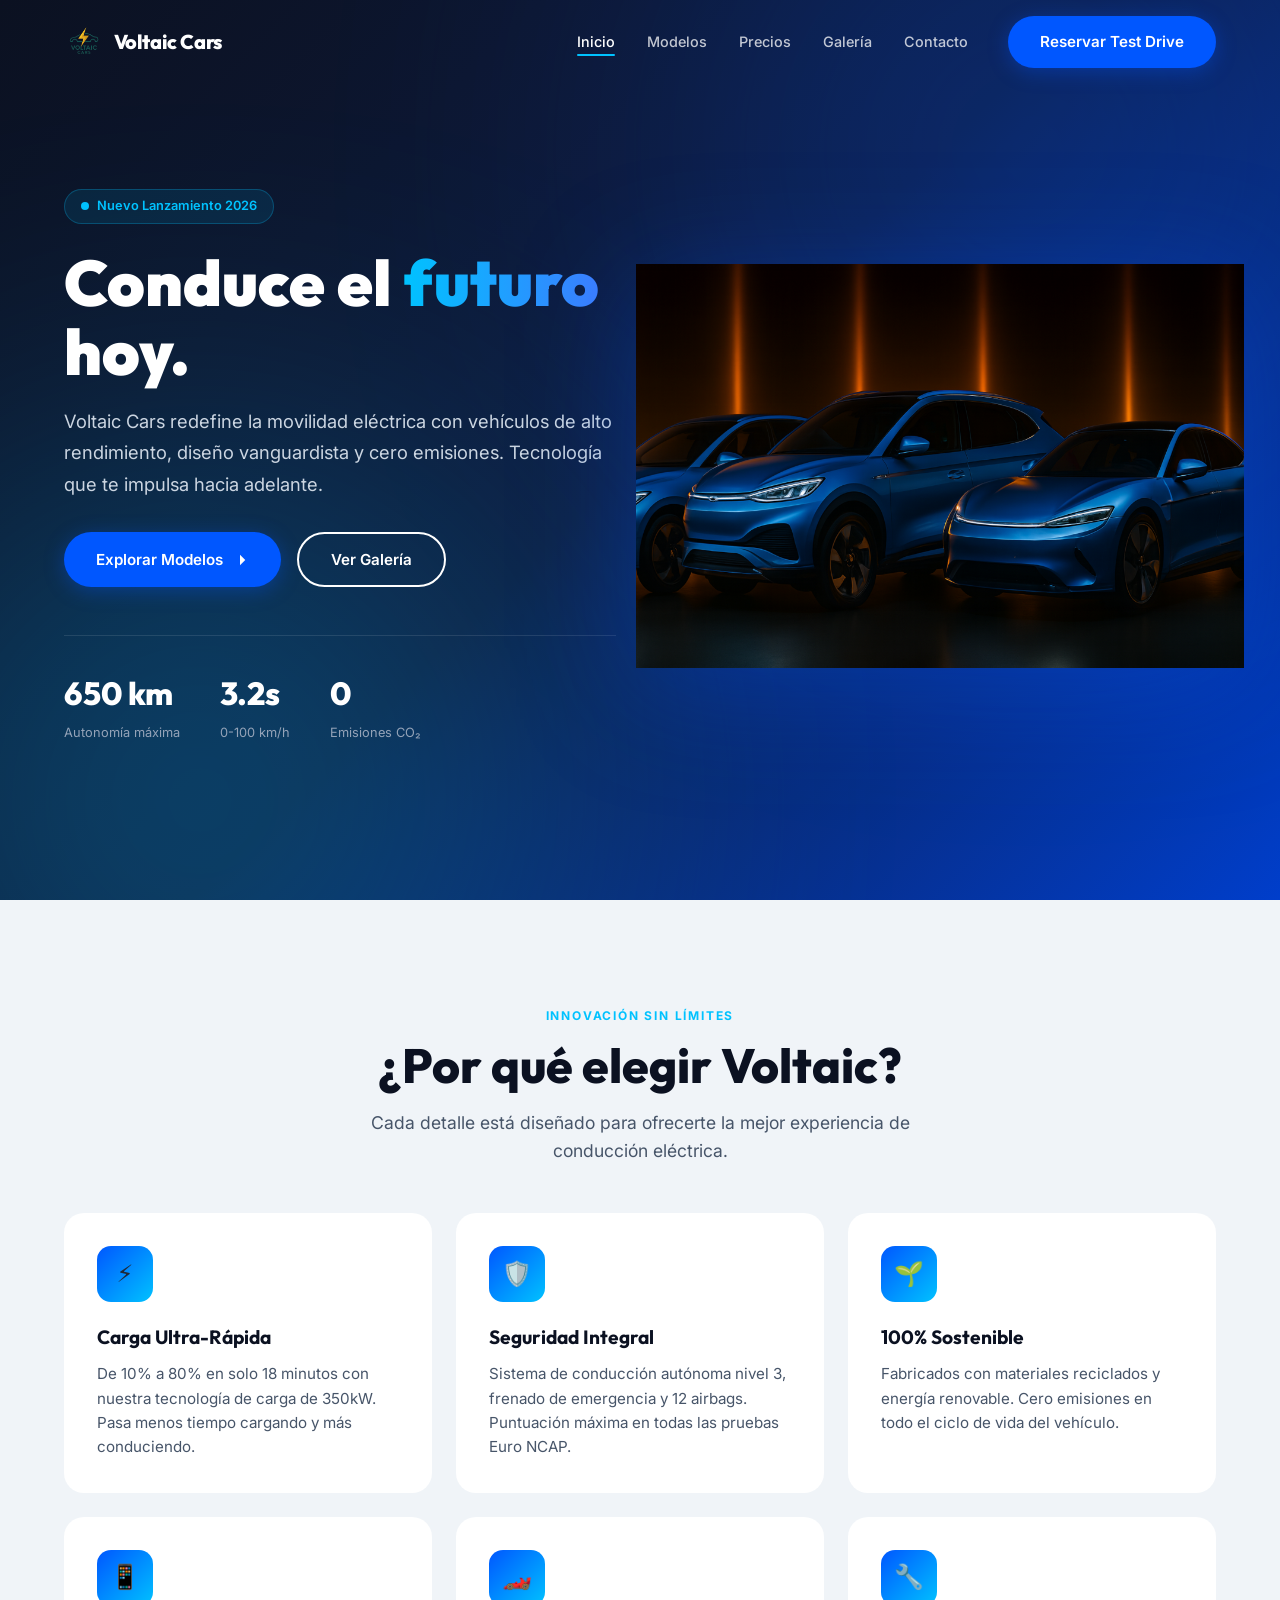
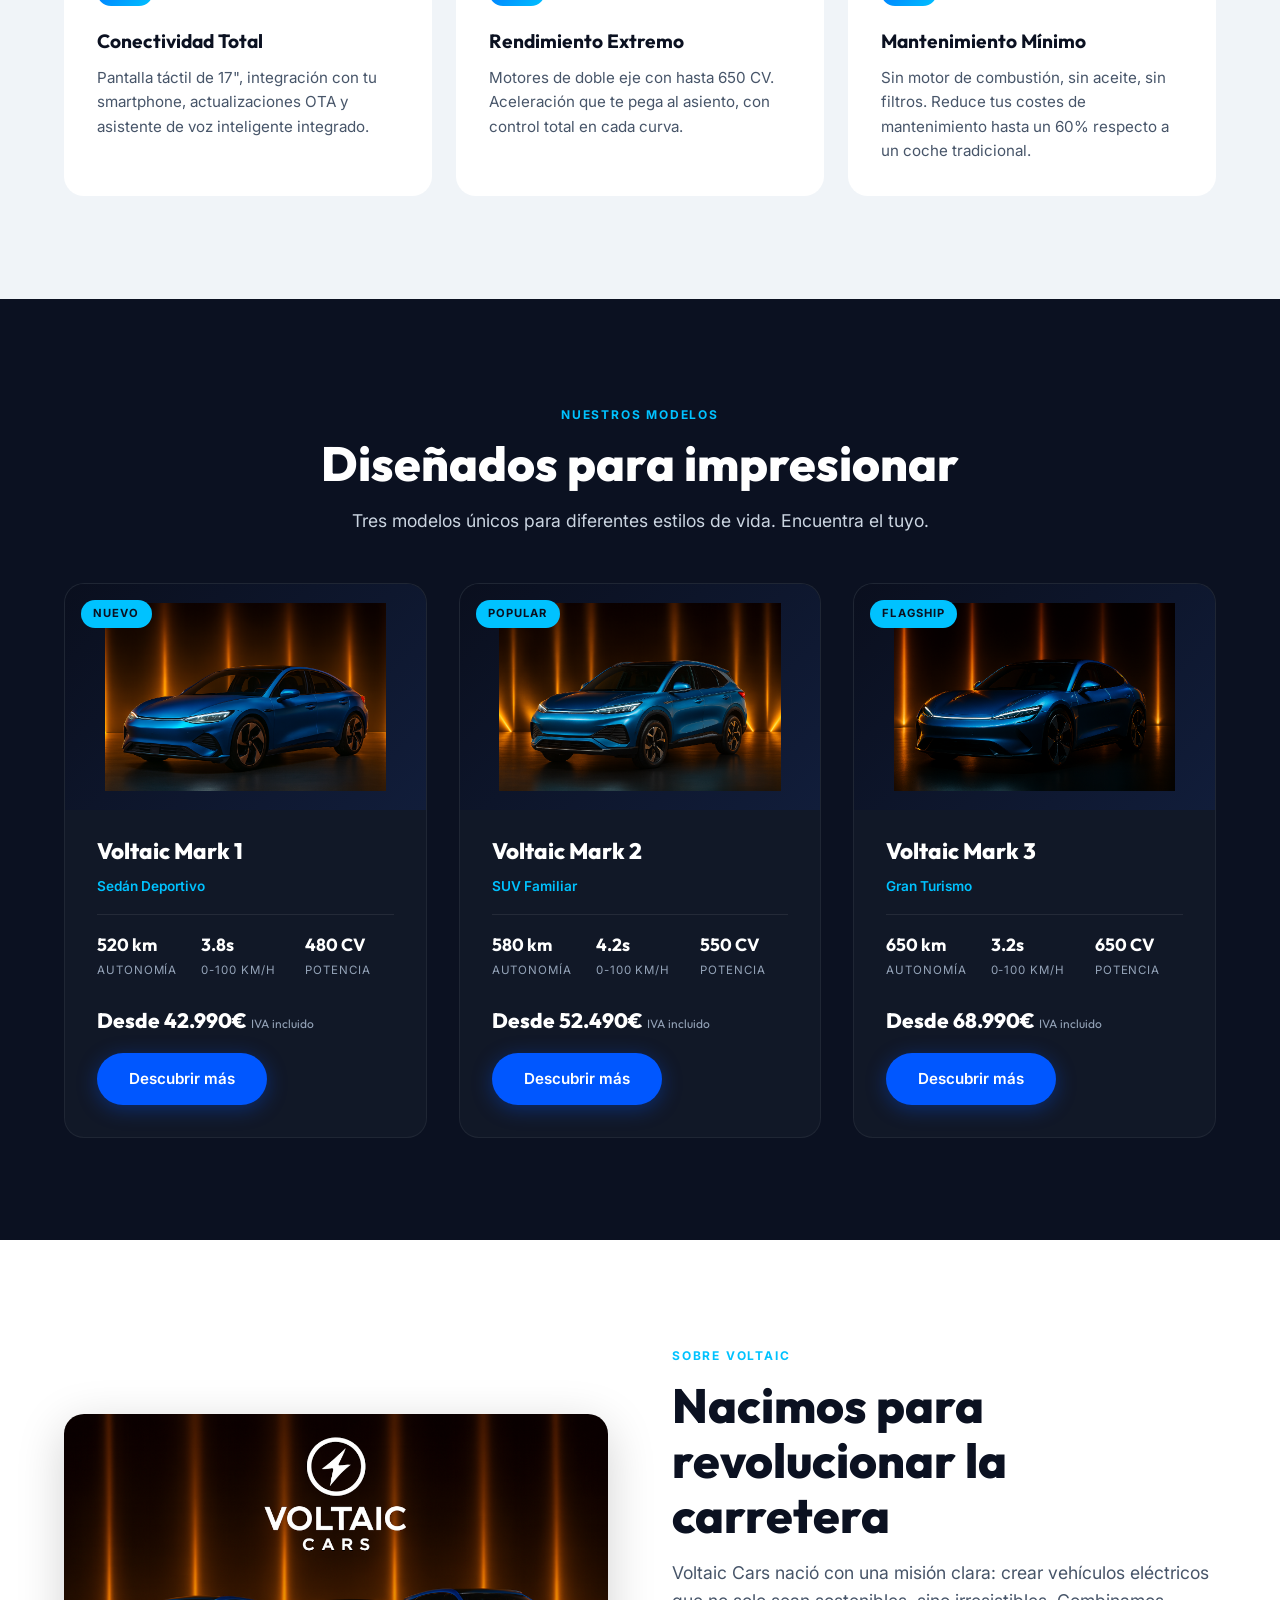
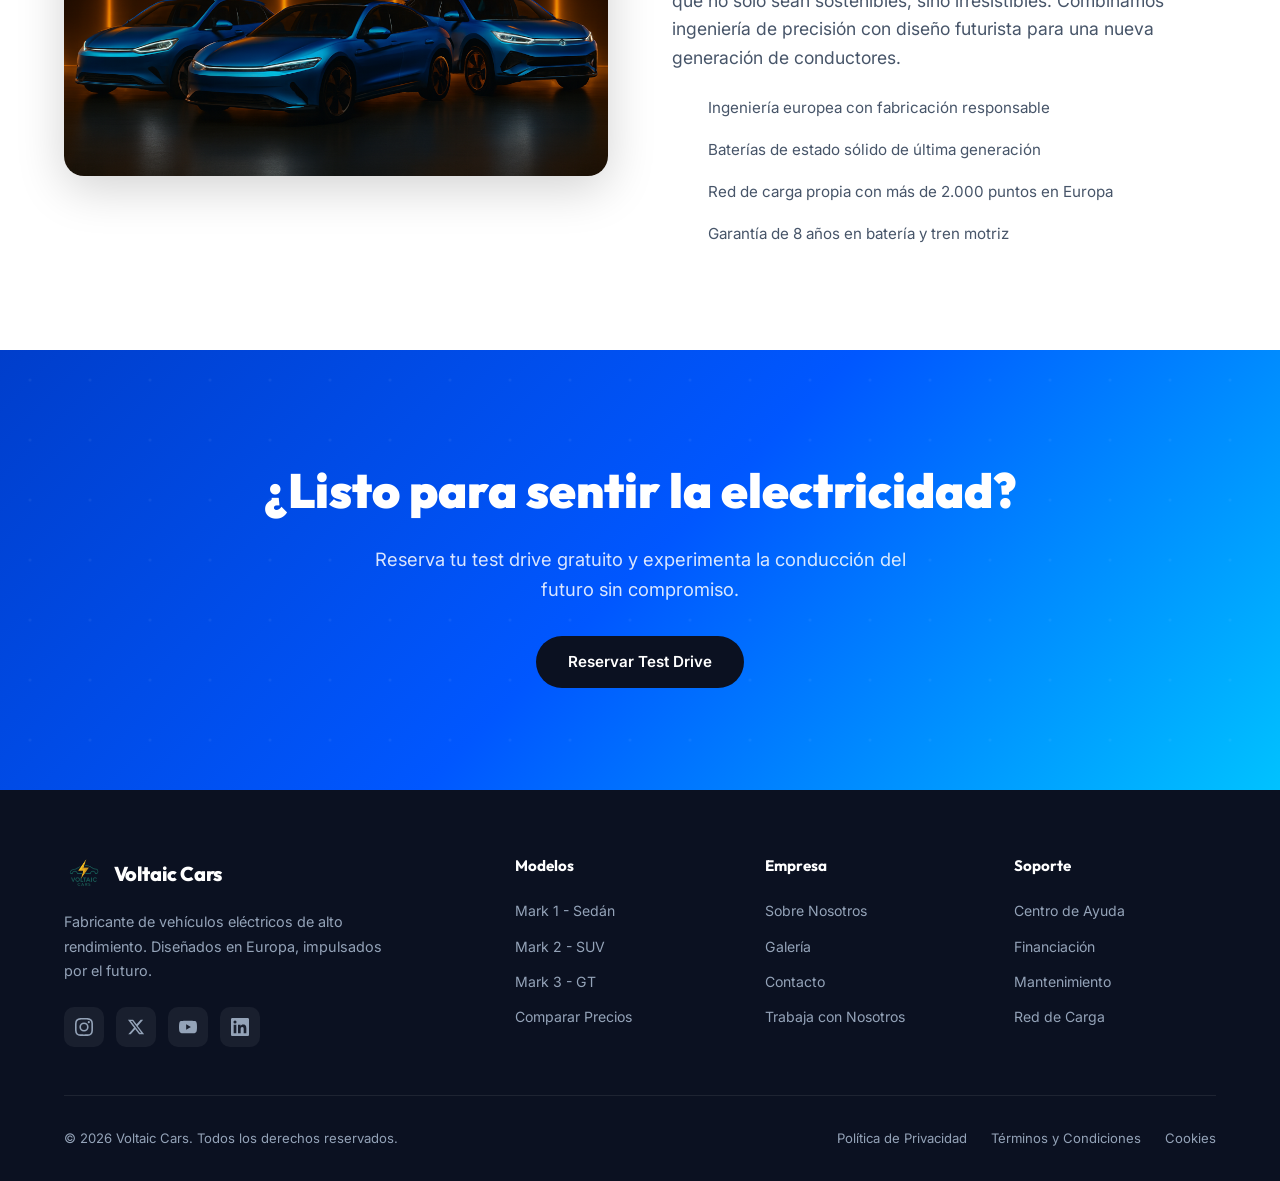
==== index.html @ 8232df3b "first commit" ====
<!DOCTYPE html>
<html lang="es">
<head>
  <meta charset="UTF-8">
  <meta name="viewport" content="width=device-width, initial-scale=1.0">
  <meta name="description" content="Voltaic Cars - Fabricante de coches eléctricos de alto rendimiento. Descubre el futuro de la movilidad sostenible con diseño futurista y tecnología de vanguardia.">
  <meta name="keywords" content="coches eléctricos, vehículos eléctricos, EV, movilidad sostenible, Voltaic Cars, coches futuristas">
  <meta name="author" content="Voltaic Cars">
  <meta name="robots" content="index, follow">

  <!-- Open Graph -->
  <meta property="og:title" content="Voltaic Cars - El Futuro de la Movilidad Eléctrica">
  <meta property="og:description" content="Fabricante de coches eléctricos de alto rendimiento. Diseño futurista, tecnología de vanguardia.">
  <meta property="og:type" content="website">
  <meta property="og:image" content="logo.png">

  <title>Voltaic Cars - El Futuro de la Movilidad Eléctrica</title>

  <!-- Fonts -->
  <link rel="preconnect" href="https://fonts.googleapis.com">
  <link rel="preconnect" href="https://fonts.gstatic.com" crossorigin>
  <link href="https://fonts.googleapis.com/css2?family=Inter:wght@400;500;600;700&family=Outfit:wght@700;800;900&display=swap" rel="stylesheet">

  <link rel="icon" type="image/png" href="logo_pres.png">
  <link rel="stylesheet" href="styles.css">
</head>
<body>

  <!-- Skip to content (Accessibility) -->
  <a href="#main" class="skip-link">Saltar al contenido principal</a>

  <!-- ==================== HEADER ==================== -->
  <header class="header" role="banner">
    <div class="container">
      <a href="index.html" class="header__logo" aria-label="Voltaic Cars - Inicio">
        <img src="logo_pres.png" alt="Voltaic Cars logo" width="40" height="40">
        <span>Voltaic Cars</span>
      </a>

      <nav role="navigation" aria-label="Navegación principal">
        <button class="nav__toggle" aria-label="Abrir menú de navegación" aria-expanded="false" aria-controls="navList">
          <span></span><span></span><span></span>
        </button>
        <ul class="nav__list" id="navList">
          <li><a href="index.html" class="nav__link nav__link--active">Inicio</a></li>
          <li><a href="products.html" class="nav__link">Modelos</a></li>
          <li><a href="pricing.html" class="nav__link">Precios</a></li>
          <li><a href="gallery.html" class="nav__link">Galería</a></li>
          <li><a href="contact.html" class="nav__link">Contacto</a></li>
          <li><a href="contact.html" class="btn btn--primary nav__cta">Reservar Test Drive</a></li>
        </ul>
      </nav>
    </div>
  </header>

  <!-- ==================== MAIN ==================== -->
  <main id="main">

    <!-- Hero -->
    <section class="hero" aria-labelledby="heroTitle">
      <div class="hero__bg-glow hero__bg-glow--1"></div>
      <div class="hero__bg-glow hero__bg-glow--2"></div>

      <div class="container">
        <div class="hero__content">
          <div class="hero__badge">Nuevo Lanzamiento 2026</div>
          <h1 id="heroTitle" class="hero__title">
            Conduce el <span>futuro</span> hoy.
          </h1>
          <p class="hero__desc">
            Voltaic Cars redefine la movilidad eléctrica con vehículos de alto rendimiento,
            diseño vanguardista y cero emisiones. Tecnología que te impulsa hacia adelante.
          </p>
          <div class="hero__actions">
            <a href="products.html" class="btn btn--primary">
              Explorar Modelos
              <svg viewBox="0 0 24 24"><path d="M5 12h14m-7-7 7 7-7 7"/></svg>
            </a>
            <a href="gallery.html" class="btn btn--outline">Ver Galería</a>
          </div>

          <div class="hero__stats">
            <div>
              <div class="hero__stat-value" data-count="650" data-suffix=" km">0 km</div>
              <div class="hero__stat-label">Autonomía máxima</div>
            </div>
            <div>
              <div class="hero__stat-value" data-count="3" data-suffix=".2s">0s</div>
              <div class="hero__stat-label">0-100 km/h</div>
            </div>
            <div>
              <div class="hero__stat-value" data-count="0" data-suffix="">0</div>
              <div class="hero__stat-label">Emisiones CO₂</div>
            </div>
          </div>
        </div>

        <div class="hero__image">
          <img src="presentacion.png" alt="Voltaic Mark 1 - Coche eléctrico de diseño futurista en color azul" width="700" height="450" loading="eager">
        </div>
      </div>
    </section>

    <!-- Features -->
    <section class="features" aria-labelledby="featuresTitle">
      <div class="container">
        <div class="text-center">
          <span class="section-label">Innovación sin límites</span>
          <h2 id="featuresTitle" class="section-title">¿Por qué elegir Voltaic?</h2>
          <p class="section-subtitle mx-auto">Cada detalle está diseñado para ofrecerte la mejor experiencia de conducción eléctrica.</p>
        </div>

        <div class="features__grid">
          <article class="feature-card reveal">
            <div class="feature-card__icon" aria-hidden="true">⚡</div>
            <h3 class="feature-card__title">Carga Ultra-Rápida</h3>
            <p class="feature-card__text">De 10% a 80% en solo 18 minutos con nuestra tecnología de carga de 350kW. Pasa menos tiempo cargando y más conduciendo.</p>
          </article>

          <article class="feature-card reveal">
            <div class="feature-card__icon" aria-hidden="true">🛡️</div>
            <h3 class="feature-card__title">Seguridad Integral</h3>
            <p class="feature-card__text">Sistema de conducción autónoma nivel 3, frenado de emergencia y 12 airbags. Puntuación máxima en todas las pruebas Euro NCAP.</p>
          </article>

          <article class="feature-card reveal">
            <div class="feature-card__icon" aria-hidden="true">🌱</div>
            <h3 class="feature-card__title">100% Sostenible</h3>
            <p class="feature-card__text">Fabricados con materiales reciclados y energía renovable. Cero emisiones en todo el ciclo de vida del vehículo.</p>
          </article>

          <article class="feature-card reveal">
            <div class="feature-card__icon" aria-hidden="true">📱</div>
            <h3 class="feature-card__title">Conectividad Total</h3>
            <p class="feature-card__text">Pantalla táctil de 17", integración con tu smartphone, actualizaciones OTA y asistente de voz inteligente integrado.</p>
          </article>

          <article class="feature-card reveal">
            <div class="feature-card__icon" aria-hidden="true">🏎️</div>
            <h3 class="feature-card__title">Rendimiento Extremo</h3>
            <p class="feature-card__text">Motores de doble eje con hasta 650 CV. Aceleración que te pega al asiento, con control total en cada curva.</p>
          </article>

          <article class="feature-card reveal">
            <div class="feature-card__icon" aria-hidden="true">🔧</div>
            <h3 class="feature-card__title">Mantenimiento Mínimo</h3>
            <p class="feature-card__text">Sin motor de combustión, sin aceite, sin filtros. Reduce tus costes de mantenimiento hasta un 60% respecto a un coche tradicional.</p>
          </article>
        </div>
      </div>
    </section>

    <!-- Models Preview -->
    <section class="models" aria-labelledby="modelsTitle">
      <div class="container">
        <div class="text-center">
          <span class="section-label">Nuestros modelos</span>
          <h2 id="modelsTitle" class="section-title section-title--light">Diseñados para impresionar</h2>
          <p class="section-subtitle section-subtitle--light mx-auto">Tres modelos únicos para diferentes estilos de vida. Encuentra el tuyo.</p>
        </div>

        <div class="models__grid">
          <!-- Mark 1 -->
          <article class="model-card reveal">
            <div class="model-card__image">
              <span class="model-card__tag">Nuevo</span>
              <img src="mark1.png" alt="Voltaic Mark 1 - Sedán eléctrico deportivo" width="500" height="312" loading="lazy">
            </div>
            <div class="model-card__body">
              <h3 class="model-card__name">Voltaic Mark 1</h3>
              <p class="model-card__type">Sedán Deportivo</p>
              <div class="model-card__specs">
                <div>
                  <div class="model-card__spec-value">520 km</div>
                  <div class="model-card__spec-label">Autonomía</div>
                </div>
                <div>
                  <div class="model-card__spec-value">3.8s</div>
                  <div class="model-card__spec-label">0-100 km/h</div>
                </div>
                <div>
                  <div class="model-card__spec-value">480 CV</div>
                  <div class="model-card__spec-label">Potencia</div>
                </div>
              </div>
              <p class="model-card__price">Desde 42.990€ <small>IVA incluido</small></p>
              <a href="products.html" class="btn btn--primary">Descubrir más</a>
            </div>
          </article>

          <!-- Mark 2 -->
          <article class="model-card reveal">
            <div class="model-card__image">
              <span class="model-card__tag">Popular</span>
              <img src="mark2.png" alt="Voltaic Mark 2 - SUV eléctrico familiar" width="500" height="312" loading="lazy">
            </div>
            <div class="model-card__body">
              <h3 class="model-card__name">Voltaic Mark 2</h3>
              <p class="model-card__type">SUV Familiar</p>
              <div class="model-card__specs">
                <div>
                  <div class="model-card__spec-value">580 km</div>
                  <div class="model-card__spec-label">Autonomía</div>
                </div>
                <div>
                  <div class="model-card__spec-value">4.2s</div>
                  <div class="model-card__spec-label">0-100 km/h</div>
                </div>
                <div>
                  <div class="model-card__spec-value">550 CV</div>
                  <div class="model-card__spec-label">Potencia</div>
                </div>
              </div>
              <p class="model-card__price">Desde 52.490€ <small>IVA incluido</small></p>
              <a href="products.html" class="btn btn--primary">Descubrir más</a>
            </div>
          </article>

          <!-- Mark 3 -->
          <article class="model-card reveal">
            <div class="model-card__image">
              <span class="model-card__tag">Flagship</span>
              <img src="mark3.png" alt="Voltaic Mark 3 - Gran Turismo eléctrico de lujo" width="500" height="312" loading="lazy">
            </div>
            <div class="model-card__body">
              <h3 class="model-card__name">Voltaic Mark 3</h3>
              <p class="model-card__type">Gran Turismo</p>
              <div class="model-card__specs">
                <div>
                  <div class="model-card__spec-value">650 km</div>
                  <div class="model-card__spec-label">Autonomía</div>
                </div>
                <div>
                  <div class="model-card__spec-value">3.2s</div>
                  <div class="model-card__spec-label">0-100 km/h</div>
                </div>
                <div>
                  <div class="model-card__spec-value">650 CV</div>
                  <div class="model-card__spec-label">Potencia</div>
                </div>
              </div>
              <p class="model-card__price">Desde 68.990€ <small>IVA incluido</small></p>
              <a href="products.html" class="btn btn--primary">Descubrir más</a>
            </div>
          </article>
        </div>
      </div>
    </section>

    <!-- Presentation / About -->
    <section class="presentation reveal" aria-labelledby="aboutTitle">
      <div class="container">
        <div class="presentation__wrapper">
          <div class="presentation__image">
            <img src="presentacion2.png" alt="Interior futurista de un Voltaic Car con pantalla panorámica" width="640" height="420" loading="lazy">
          </div>
          <div class="presentation__content">
            <span class="section-label">Sobre Voltaic</span>
            <h2 id="aboutTitle" class="section-title">Nacimos para revolucionar la carretera</h2>
            <p class="section-subtitle">Voltaic Cars nació con una misión clara: crear vehículos eléctricos que no solo sean sostenibles, sino irresistibles. Combinamos ingeniería de precisión con diseño futurista para una nueva generación de conductores.</p>
            <ul class="presentation__list">
              <li class="presentation__list-item">Ingeniería europea con fabricación responsable</li>
              <li class="presentation__list-item">Baterías de estado sólido de última generación</li>
              <li class="presentation__list-item">Red de carga propia con más de 2.000 puntos en Europa</li>
              <li class="presentation__list-item">Garantía de 8 años en batería y tren motriz</li>
            </ul>
          </div>
        </div>
      </div>
    </section>

    <!-- CTA Banner -->
    <section class="cta-banner" aria-labelledby="ctaTitle">
      <div class="container">
        <h2 id="ctaTitle" class="cta-banner__title">¿Listo para sentir la electricidad?</h2>
        <p class="cta-banner__text">Reserva tu test drive gratuito y experimenta la conducción del futuro sin compromiso.</p>
        <a href="contact.html" class="btn btn--dark">Reservar Test Drive</a>
      </div>
    </section>

  </main>

  <!-- ==================== FOOTER ==================== -->
  <footer class="footer" role="contentinfo">
    <div class="container">
      <div class="footer__grid">
        <div class="footer__brand">
          <a href="index.html" class="header__logo" aria-label="Voltaic Cars">
            <img src="logo_pres.png" alt="Voltaic Cars logo" width="40" height="40">
            <span>Voltaic Cars</span>
          </a>
          <p>Fabricante de vehículos eléctricos de alto rendimiento. Diseñados en Europa, impulsados por el futuro.</p>
          <div class="footer__social">
            <a href="#" aria-label="Instagram">
              <svg viewBox="0 0 24 24"><path d="M12 2.163c3.204 0 3.584.012 4.85.07 3.252.148 4.771 1.691 4.919 4.919.058 1.265.069 1.645.069 4.849 0 3.205-.012 3.584-.069 4.849-.149 3.225-1.664 4.771-4.919 4.919-1.266.058-1.644.07-4.85.07-3.204 0-3.584-.012-4.849-.07-3.26-.149-4.771-1.699-4.919-4.92-.058-1.265-.07-1.644-.07-4.849 0-3.204.013-3.583.07-4.849.149-3.227 1.664-4.771 4.919-4.919 1.266-.057 1.645-.069 4.849-.069zM12 0C8.741 0 8.333.014 7.053.072 2.695.272.273 2.69.073 7.052.014 8.333 0 8.741 0 12c0 3.259.014 3.668.072 4.948.2 4.358 2.618 6.78 6.98 6.98C8.333 23.986 8.741 24 12 24c3.259 0 3.668-.014 4.948-.072 4.354-.2 6.782-2.618 6.979-6.98.059-1.28.073-1.689.073-4.948 0-3.259-.014-3.667-.072-4.947-.196-4.354-2.617-6.78-6.979-6.98C15.668.014 15.259 0 12 0zm0 5.838a6.162 6.162 0 100 12.324 6.162 6.162 0 000-12.324zM12 16a4 4 0 110-8 4 4 0 010 8zm6.406-11.845a1.44 1.44 0 100 2.881 1.44 1.44 0 000-2.881z"/></svg>
            </a>
            <a href="#" aria-label="Twitter / X">
              <svg viewBox="0 0 24 24"><path d="M18.244 2.25h3.308l-7.227 8.26 8.502 11.24H16.17l-5.214-6.817L4.99 21.75H1.68l7.73-8.835L1.254 2.25H8.08l4.713 6.231zm-1.161 17.52h1.833L7.084 4.126H5.117z"/></svg>
            </a>
            <a href="#" aria-label="YouTube">
              <svg viewBox="0 0 24 24"><path d="M23.498 6.186a3.016 3.016 0 00-2.122-2.136C19.505 3.545 12 3.545 12 3.545s-7.505 0-9.377.505A3.017 3.017 0 00.502 6.186C0 8.07 0 12 0 12s0 3.93.502 5.814a3.016 3.016 0 002.122 2.136c1.871.505 9.376.505 9.376.505s7.505 0 9.377-.505a3.015 3.015 0 002.122-2.136C24 15.93 24 12 24 12s0-3.93-.502-5.814zM9.545 15.568V8.432L15.818 12l-6.273 3.568z"/></svg>
            </a>
            <a href="#" aria-label="LinkedIn">
              <svg viewBox="0 0 24 24"><path d="M20.447 20.452h-3.554v-5.569c0-1.328-.027-3.037-1.852-3.037-1.853 0-2.136 1.445-2.136 2.939v5.667H9.351V9h3.414v1.561h.046c.477-.9 1.637-1.85 3.37-1.85 3.601 0 4.267 2.37 4.267 5.455v6.286zM5.337 7.433a2.062 2.062 0 01-2.063-2.065 2.064 2.064 0 112.063 2.065zm1.782 13.019H3.555V9h3.564v11.452zM22.225 0H1.771C.792 0 0 .774 0 1.729v20.542C0 23.227.792 24 1.771 24h20.451C23.2 24 24 23.227 24 22.271V1.729C24 .774 23.2 0 22.222 0h.003z"/></svg>
            </a>
          </div>
        </div>

        <div>
          <h3 class="footer__title">Modelos</h3>
          <ul class="footer__links">
            <li><a href="products.html">Mark 1 - Sedán</a></li>
            <li><a href="products.html">Mark 2 - SUV</a></li>
            <li><a href="products.html">Mark 3 - GT</a></li>
            <li><a href="pricing.html">Comparar Precios</a></li>
          </ul>
        </div>

        <div>
          <h3 class="footer__title">Empresa</h3>
          <ul class="footer__links">
            <li><a href="index.html">Sobre Nosotros</a></li>
            <li><a href="gallery.html">Galería</a></li>
            <li><a href="contact.html">Contacto</a></li>
            <li><a href="#">Trabaja con Nosotros</a></li>
          </ul>
        </div>

        <div>
          <h3 class="footer__title">Soporte</h3>
          <ul class="footer__links">
            <li><a href="contact.html">Centro de Ayuda</a></li>
            <li><a href="#">Financiación</a></li>
            <li><a href="#">Mantenimiento</a></li>
            <li><a href="#">Red de Carga</a></li>
          </ul>
        </div>
      </div>

      <div class="footer__bottom">
        <p>&copy; 2026 Voltaic Cars. Todos los derechos reservados.</p>
        <div class="footer__bottom-links">
          <a href="#">Política de Privacidad</a>
          <a href="#">Términos y Condiciones</a>
          <a href="#">Cookies</a>
        </div>
      </div>
    </div>
  </footer>

  <script src="main.js"></script>
</body>
</html>
---- styles.css ----
/* ============================================
   VOLTAIC CARS - Main Stylesheet
   Futuristic Electric Vehicle Brand
   ============================================ */

/* --- CSS Custom Properties --- */
:root {
  /* Primary palette */
  --primary: #0057ff;
  --primary-light: #3d7fff;
  --primary-dark: #003ecb;
  --accent: #00c2ff;
  --accent-glow: rgba(0, 194, 255, 0.35);

  /* Neutrals */
  --white: #ffffff;
  --off-white: #f0f4f8;
  --gray-100: #e2e8f0;
  --gray-200: #cbd5e1;
  --gray-400: #94a3b8;
  --gray-600: #475569;
  --gray-800: #1e293b;
  --dark: #0b1121;
  --dark-surface: #111827;

  /* Typography */
  --font-main: 'Inter', system-ui, -apple-system, sans-serif;
  --font-heading: 'Outfit', var(--font-main);

  /* Spacing */
  --section-pad: clamp(3.5rem, 8vw, 7rem);
  --container-max: 1280px;

  /* Misc */
  --radius: 12px;
  --radius-lg: 20px;
  --shadow: 0 4px 24px rgba(0, 0, 0, 0.12);
  --shadow-lg: 0 12px 48px rgba(0, 0, 0, 0.18);
  --transition: 0.3s cubic-bezier(0.4, 0, 0.2, 1);
}

/* --- Reset & Base --- */
*,
*::before,
*::after {
  margin: 0;
  padding: 0;
  box-sizing: border-box;
}

html {
  scroll-behavior: smooth;
  -webkit-text-size-adjust: 100%;
}

body {
  font-family: var(--font-main);
  color: var(--gray-800);
  background: var(--white);
  line-height: 1.6;
  overflow-x: hidden;
}

img {
  max-width: 100%;
  height: auto;
  display: block;
}

a {
  color: inherit;
  text-decoration: none;
  transition: color var(--transition);
}

ul, ol {
  list-style: none;
}

button, input, textarea, select {
  font: inherit;
  color: inherit;
  border: none;
  outline: none;
  background: none;
}

/* --- Utility --- */
.container {
  width: 90%;
  max-width: var(--container-max);
  margin: 0 auto;
}

.sr-only {
  position: absolute;
  width: 1px;
  height: 1px;
  padding: 0;
  margin: -1px;
  overflow: hidden;
  clip: rect(0, 0, 0, 0);
  border: 0;
}

.section-label {
  display: inline-block;
  font-size: 0.75rem;
  font-weight: 700;
  letter-spacing: 0.15em;
  text-transform: uppercase;
  color: var(--accent);
  margin-bottom: 0.75rem;
}

.section-title {
  font-family: var(--font-heading);
  font-size: clamp(2rem, 4vw, 3rem);
  font-weight: 800;
  line-height: 1.15;
  color: var(--dark);
  margin-bottom: 1rem;
}

.section-title--light {
  color: var(--white);
}

.section-subtitle {
  font-size: 1.1rem;
  color: var(--gray-600);
  max-width: 600px;
}

.section-subtitle--light {
  color: var(--gray-200);
}

.text-center {
  text-align: center;
}

.mx-auto {
  margin-left: auto;
  margin-right: auto;
}

/* --- Buttons --- */
.btn {
  display: inline-flex;
  align-items: center;
  gap: 0.5rem;
  padding: 0.85rem 2rem;
  border-radius: 50px;
  font-weight: 600;
  font-size: 0.95rem;
  cursor: pointer;
  transition: all var(--transition);
  white-space: nowrap;
}

.btn--primary {
  background: var(--primary);
  color: var(--white);
  box-shadow: 0 4px 20px rgba(0, 87, 255, 0.35);
}

.btn--primary:hover {
  background: var(--primary-light);
  transform: translateY(-2px);
  box-shadow: 0 8px 30px rgba(0, 87, 255, 0.45);
}

.btn--outline {
  border: 2px solid var(--white);
  color: var(--white);
}

.btn--outline:hover {
  background: var(--white);
  color: var(--dark);
}

.btn--outline-dark {
  border: 2px solid var(--primary);
  color: var(--primary);
}

.btn--outline-dark:hover {
  background: var(--primary);
  color: var(--white);
}

.btn--accent {
  background: var(--accent);
  color: var(--dark);
  font-weight: 700;
}

.btn--accent:hover {
  background: #33d1ff;
  transform: translateY(-2px);
}

.btn--dark {
  background: var(--dark);
  color: var(--white);
}

.btn--dark:hover {
  background: var(--gray-800);
  transform: translateY(-2px);
}

.btn svg {
  width: 18px;
  height: 18px;
  fill: currentColor;
}

/* --- Header / Navbar --- */
.header {
  position: fixed;
  top: 0;
  left: 0;
  width: 100%;
  z-index: 1000;
  padding: 1rem 0;
  transition: background var(--transition), box-shadow var(--transition), padding var(--transition);
}

.header--scrolled {
  background: rgba(11, 17, 33, 0.92);
  backdrop-filter: blur(16px);
  -webkit-backdrop-filter: blur(16px);
  padding: 0.6rem 0;
  box-shadow: 0 2px 24px rgba(0, 0, 0, 0.3);
}

.header .container {
  display: flex;
  align-items: center;
  justify-content: space-between;
}

.header__logo {
  display: flex;
  align-items: center;
  gap: 0.6rem;
}

.header__logo img {
  height: 40px;
  width: auto;
}

.header__logo span {
  font-family: var(--font-heading);
  font-weight: 800;
  font-size: 1.25rem;
  color: var(--white);
  letter-spacing: -0.02em;
}

.nav__list {
  display: flex;
  gap: 2rem;
  align-items: center;
}

.nav__link {
  font-size: 0.9rem;
  font-weight: 500;
  color: rgba(255, 255, 255, 0.75);
  position: relative;
  padding: 0.25rem 0;
}

.nav__link::after {
  content: '';
  position: absolute;
  bottom: -2px;
  left: 0;
  width: 0;
  height: 2px;
  background: var(--accent);
  border-radius: 2px;
  transition: width var(--transition);
}

.nav__link:hover,
.nav__link--active {
  color: var(--white);
}

.nav__link:hover::after,
.nav__link--active::after {
  width: 100%;
}

.nav__cta {
  margin-left: 0.5rem;
}

/* Mobile menu toggle */
.nav__toggle {
  display: none;
  flex-direction: column;
  gap: 5px;
  cursor: pointer;
  padding: 4px;
  z-index: 1001;
}

.nav__toggle span {
  display: block;
  width: 26px;
  height: 2px;
  background: var(--white);
  border-radius: 2px;
  transition: var(--transition);
}

.nav__toggle.active span:nth-child(1) {
  transform: rotate(45deg) translate(5px, 5px);
}

.nav__toggle.active span:nth-child(2) {
  opacity: 0;
}

.nav__toggle.active span:nth-child(3) {
  transform: rotate(-45deg) translate(5px, -5px);
}

/* --- Hero Section --- */
.hero {
  position: relative;
  min-height: 100vh;
  display: flex;
  align-items: center;
  background: linear-gradient(135deg, var(--dark) 0%, #0f1b3d 50%, var(--primary-dark) 100%);
  overflow: hidden;
}

.hero__bg-glow {
  position: absolute;
  width: 700px;
  height: 700px;
  border-radius: 50%;
  filter: blur(160px);
  opacity: 0.25;
  pointer-events: none;
}

.hero__bg-glow--1 {
  top: -200px;
  right: -100px;
  background: var(--primary);
}

.hero__bg-glow--2 {
  bottom: -250px;
  left: -150px;
  background: var(--accent);
}

.hero .container {
  display: grid;
  grid-template-columns: 1fr 1fr;
  gap: 3rem;
  align-items: center;
  padding-top: 6rem;
  padding-bottom: 4rem;
  position: relative;
  z-index: 1;
}

.hero__content {
  max-width: 560px;
}

.hero__badge {
  display: inline-flex;
  align-items: center;
  gap: 0.5rem;
  background: rgba(0, 194, 255, 0.1);
  border: 1px solid rgba(0, 194, 255, 0.25);
  border-radius: 50px;
  padding: 0.4rem 1rem;
  font-size: 0.8rem;
  font-weight: 600;
  color: var(--accent);
  margin-bottom: 1.5rem;
}

.hero__badge::before {
  content: '';
  width: 8px;
  height: 8px;
  border-radius: 50%;
  background: var(--accent);
  animation: pulse-dot 2s infinite;
}

@keyframes pulse-dot {
  0%, 100% { opacity: 1; }
  50% { opacity: 0.4; }
}

.hero__title {
  font-family: var(--font-heading);
  font-size: clamp(2.5rem, 5vw, 4rem);
  font-weight: 900;
  line-height: 1.08;
  color: var(--white);
  margin-bottom: 1.25rem;
}

.hero__title span {
  background: linear-gradient(90deg, var(--accent), var(--primary-light));
  -webkit-background-clip: text;
  -webkit-text-fill-color: transparent;
  background-clip: text;
}

.hero__desc {
  font-size: 1.15rem;
  color: var(--gray-200);
  line-height: 1.7;
  margin-bottom: 2rem;
}

.hero__actions {
  display: flex;
  gap: 1rem;
  flex-wrap: wrap;
}

.hero__stats {
  display: flex;
  gap: 2.5rem;
  margin-top: 3rem;
  padding-top: 2rem;
  border-top: 1px solid rgba(255, 255, 255, 0.1);
}

.hero__stat-value {
  font-family: var(--font-heading);
  font-size: 2rem;
  font-weight: 800;
  color: var(--white);
}

.hero__stat-label {
  font-size: 0.8rem;
  color: var(--gray-400);
  margin-top: 0.2rem;
}

.hero__image {
  display: flex;
  justify-content: center;
  align-items: center;
}

.hero__image img {
  max-width: 110%;
  filter: drop-shadow(0 20px 60px rgba(0, 87, 255, 0.3));
  animation: float 6s ease-in-out infinite;
}

@keyframes float {
  0%, 100% { transform: translateY(0); }
  50% { transform: translateY(-18px); }
}

/* --- Features Grid --- */
.features {
  padding: var(--section-pad) 0;
  background: var(--off-white);
}

.features__grid {
  display: grid;
  grid-template-columns: repeat(auto-fit, minmax(280px, 1fr));
  gap: 1.5rem;
  margin-top: 3rem;
}

.feature-card {
  background: var(--white);
  border-radius: var(--radius-lg);
  padding: 2rem;
  transition: all var(--transition);
  border: 1px solid transparent;
}

.feature-card:hover {
  transform: translateY(-6px);
  box-shadow: var(--shadow-lg);
  border-color: rgba(0, 194, 255, 0.2);
}

.feature-card__icon {
  width: 56px;
  height: 56px;
  border-radius: 14px;
  background: linear-gradient(135deg, var(--primary), var(--accent));
  display: flex;
  align-items: center;
  justify-content: center;
  margin-bottom: 1.25rem;
  font-size: 1.5rem;
}

.feature-card__title {
  font-family: var(--font-heading);
  font-size: 1.2rem;
  font-weight: 700;
  margin-bottom: 0.6rem;
  color: var(--dark);
}

.feature-card__text {
  font-size: 0.95rem;
  color: var(--gray-600);
  line-height: 1.6;
}

/* --- Models / Products Section --- */
.models {
  padding: var(--section-pad) 0;
  background: var(--dark);
}

.models__grid {
  display: grid;
  grid-template-columns: repeat(auto-fit, minmax(340px, 1fr));
  gap: 2rem;
  margin-top: 3rem;
}

.model-card {
  background: var(--dark-surface);
  border-radius: var(--radius-lg);
  overflow: hidden;
  border: 1px solid rgba(255, 255, 255, 0.06);
  transition: all var(--transition);
}

.model-card:hover {
  border-color: rgba(0, 194, 255, 0.3);
  transform: translateY(-6px);
  box-shadow: 0 12px 40px rgba(0, 87, 255, 0.15);
}

.model-card__image {
  position: relative;
  aspect-ratio: 16 / 10;
  overflow: hidden;
  background: linear-gradient(135deg, #0a0f1e, #111d3a);
  display: flex;
  align-items: center;
  justify-content: center;
  padding: 1.5rem;
}

.model-card__image img {
  width: 90%;
  object-fit: contain;
  transition: transform 0.5s ease;
}

.model-card:hover .model-card__image img {
  transform: scale(1.05);
}

.model-card__tag {
  position: absolute;
  top: 1rem;
  left: 1rem;
  background: var(--accent);
  color: var(--dark);
  font-size: 0.7rem;
  font-weight: 700;
  text-transform: uppercase;
  letter-spacing: 0.1em;
  padding: 0.3rem 0.75rem;
  border-radius: 50px;
}

.model-card__body {
  padding: 1.5rem 2rem 2rem;
}

.model-card__name {
  font-family: var(--font-heading);
  font-size: 1.4rem;
  font-weight: 800;
  color: var(--white);
  margin-bottom: 0.4rem;
}

.model-card__type {
  font-size: 0.85rem;
  color: var(--accent);
  font-weight: 600;
  margin-bottom: 1rem;
}

.model-card__specs {
  display: grid;
  grid-template-columns: repeat(3, 1fr);
  gap: 1rem;
  padding-top: 1rem;
  border-top: 1px solid rgba(255, 255, 255, 0.08);
  margin-bottom: 1.5rem;
}

.model-card__spec-value {
  font-family: var(--font-heading);
  font-weight: 700;
  font-size: 1.1rem;
  color: var(--white);
}

.model-card__spec-label {
  font-size: 0.72rem;
  color: var(--gray-400);
  text-transform: uppercase;
  letter-spacing: 0.08em;
  margin-top: 0.15rem;
}

.model-card__price {
  font-family: var(--font-heading);
  font-size: 1.3rem;
  font-weight: 800;
  color: var(--white);
  margin-bottom: 1rem;
}

.model-card__price small {
  font-size: 0.75rem;
  font-weight: 400;
  color: var(--gray-400);
}

/* --- CTA Banner --- */
.cta-banner {
  padding: var(--section-pad) 0;
  background: linear-gradient(135deg, var(--primary-dark) 0%, var(--primary) 50%, var(--accent) 100%);
  text-align: center;
  position: relative;
  overflow: hidden;
}

.cta-banner::before {
  content: '';
  position: absolute;
  inset: 0;
  background: url("data:image/svg+xml,%3Csvg width='60' height='60' viewBox='0 0 60 60' xmlns='http://www.w3.org/2000/svg'%3E%3Cg fill='none' fill-rule='evenodd'%3E%3Cg fill='%23ffffff' fill-opacity='0.05'%3E%3Ccircle cx='30' cy='30' r='1.5'/%3E%3C/g%3E%3C/g%3E%3C/svg%3E");
}

.cta-banner .container {
  position: relative;
  z-index: 1;
}

.cta-banner__title {
  font-family: var(--font-heading);
  font-size: clamp(2rem, 4vw, 3rem);
  font-weight: 900;
  color: var(--white);
  margin-bottom: 1rem;
}

.cta-banner__text {
  font-size: 1.15rem;
  color: rgba(255, 255, 255, 0.85);
  max-width: 550px;
  margin: 0 auto 2rem;
}

/* --- Gallery --- */
.gallery {
  padding: var(--section-pad) 0;
}

.gallery__grid {
  display: grid;
  grid-template-columns: repeat(auto-fill, minmax(300px, 1fr));
  gap: 1.25rem;
  margin-top: 3rem;
}

.gallery__item {
  position: relative;
  border-radius: var(--radius-lg);
  overflow: hidden;
  aspect-ratio: 4 / 3;
  cursor: pointer;
}

.gallery__item img {
  width: 100%;
  height: 100%;
  object-fit: cover;
  transition: transform 0.5s ease;
}

.gallery__item:hover img {
  transform: scale(1.08);
}

.gallery__item-overlay {
  position: absolute;
  inset: 0;
  background: linear-gradient(to top, rgba(11, 17, 33, 0.8), transparent 60%);
  display: flex;
  align-items: flex-end;
  padding: 1.5rem;
  opacity: 0;
  transition: opacity var(--transition);
}

.gallery__item:hover .gallery__item-overlay {
  opacity: 1;
}

.gallery__item-title {
  font-family: var(--font-heading);
  font-weight: 700;
  color: var(--white);
  font-size: 1.1rem;
}

/* Lightbox */
.lightbox {
  position: fixed;
  inset: 0;
  z-index: 2000;
  background: rgba(0, 0, 0, 0.92);
  backdrop-filter: blur(12px);
  display: flex;
  align-items: center;
  justify-content: center;
  opacity: 0;
  pointer-events: none;
  transition: opacity var(--transition);
}

.lightbox.active {
  opacity: 1;
  pointer-events: all;
}

.lightbox__img {
  max-width: 90%;
  max-height: 85vh;
  border-radius: var(--radius);
  box-shadow: var(--shadow-lg);
}

.lightbox__close {
  position: absolute;
  top: 1.5rem;
  right: 1.5rem;
  width: 44px;
  height: 44px;
  border-radius: 50%;
  background: rgba(255, 255, 255, 0.1);
  color: var(--white);
  font-size: 1.4rem;
  display: flex;
  align-items: center;
  justify-content: center;
  cursor: pointer;
  transition: background var(--transition);
}

.lightbox__close:hover {
  background: rgba(255, 255, 255, 0.25);
}

.lightbox__nav {
  position: absolute;
  top: 50%;
  transform: translateY(-50%);
  width: 48px;
  height: 48px;
  border-radius: 50%;
  background: rgba(255, 255, 255, 0.1);
  color: var(--white);
  font-size: 1.3rem;
  display: flex;
  align-items: center;
  justify-content: center;
  cursor: pointer;
  transition: background var(--transition);
}

.lightbox__nav:hover {
  background: rgba(255, 255, 255, 0.25);
}

.lightbox__nav--prev {
  left: 1.5rem;
}

.lightbox__nav--next {
  right: 1.5rem;
}

/* --- Pricing --- */
.pricing {
  padding: var(--section-pad) 0;
  background: var(--off-white);
}

.pricing__grid {
  display: grid;
  grid-template-columns: repeat(auto-fit, minmax(320px, 1fr));
  gap: 2rem;
  margin-top: 3rem;
}

.pricing-card {
  background: var(--white);
  border-radius: var(--radius-lg);
  padding: 2.5rem 2rem;
  border: 2px solid transparent;
  transition: all var(--transition);
  position: relative;
  overflow: hidden;
}

.pricing-card:hover {
  transform: translateY(-6px);
  box-shadow: var(--shadow-lg);
}

.pricing-card--featured {
  border-color: var(--primary);
  background: linear-gradient(180deg, rgba(0, 87, 255, 0.03) 0%, var(--white) 100%);
}

.pricing-card__badge {
  position: absolute;
  top: 1.25rem;
  right: -2rem;
  background: var(--primary);
  color: var(--white);
  font-size: 0.7rem;
  font-weight: 700;
  text-transform: uppercase;
  letter-spacing: 0.1em;
  padding: 0.35rem 2.5rem;
  transform: rotate(45deg);
}

.pricing-card__image {
  width: 100%;
  aspect-ratio: 16 / 9;
  border-radius: var(--radius);
  overflow: hidden;
  margin-bottom: 1.5rem;
  background: linear-gradient(135deg, #f0f4f8, #e2e8f0);
  display: flex;
  align-items: center;
  justify-content: center;
  padding: 1rem;
}

.pricing-card__image img {
  max-height: 100%;
  object-fit: contain;
}

.pricing-card__name {
  font-family: var(--font-heading);
  font-size: 1.4rem;
  font-weight: 800;
  color: var(--dark);
  margin-bottom: 0.25rem;
}

.pricing-card__type {
  font-size: 0.85rem;
  color: var(--primary);
  font-weight: 600;
  margin-bottom: 1.25rem;
}

.pricing-card__price {
  font-family: var(--font-heading);
  font-size: 2.5rem;
  font-weight: 900;
  color: var(--dark);
  margin-bottom: 0.25rem;
}

.pricing-card__price small {
  font-size: 0.9rem;
  font-weight: 400;
  color: var(--gray-400);
}

.pricing-card__finance {
  font-size: 0.85rem;
  color: var(--gray-600);
  margin-bottom: 1.5rem;
}

.pricing-card__features {
  margin-bottom: 2rem;
}

.pricing-card__feature {
  display: flex;
  align-items: center;
  gap: 0.6rem;
  padding: 0.5rem 0;
  font-size: 0.92rem;
  color: var(--gray-600);
}

.pricing-card__feature::before {
  content: '';
  width: 20px;
  height: 20px;
  border-radius: 50%;
  background: rgba(0, 194, 255, 0.12);
  flex-shrink: 0;
  background-image: url("data:image/svg+xml,%3Csvg xmlns='http://www.w3.org/2000/svg' viewBox='0 0 24 24' fill='%2300c2ff'%3E%3Cpath d='M9 16.17L4.83 12l-1.42 1.41L9 19 21 7l-1.41-1.41z'/%3E%3C/svg%3E");
  background-size: 14px;
  background-repeat: no-repeat;
  background-position: center;
}

.pricing-card__btn {
  width: 100%;
  justify-content: center;
}

/* --- Contact --- */
.contact {
  padding: var(--section-pad) 0;
}

.contact__wrapper {
  display: grid;
  grid-template-columns: 1fr 1fr;
  gap: 4rem;
  margin-top: 3rem;
}

.contact__info-item {
  display: flex;
  gap: 1rem;
  margin-bottom: 2rem;
}

.contact__info-icon {
  width: 48px;
  height: 48px;
  border-radius: 12px;
  background: linear-gradient(135deg, var(--primary), var(--accent));
  display: flex;
  align-items: center;
  justify-content: center;
  flex-shrink: 0;
}

.contact__info-icon svg {
  width: 22px;
  height: 22px;
  fill: var(--white);
}

.contact__info-title {
  font-weight: 700;
  color: var(--dark);
  margin-bottom: 0.2rem;
}

.contact__info-text {
  font-size: 0.92rem;
  color: var(--gray-600);
}

.contact__info-text a {
  color: var(--primary);
}

.contact__info-text a:hover {
  text-decoration: underline;
}

.contact__form {
  background: var(--off-white);
  border-radius: var(--radius-lg);
  padding: 2.5rem;
}

.form__group {
  margin-bottom: 1.25rem;
}

.form__label {
  display: block;
  font-size: 0.85rem;
  font-weight: 600;
  color: var(--gray-800);
  margin-bottom: 0.4rem;
}

.form__input,
.form__textarea,
.form__select {
  width: 100%;
  padding: 0.85rem 1rem;
  background: var(--white);
  border: 2px solid var(--gray-100);
  border-radius: var(--radius);
  font-size: 0.95rem;
  transition: border-color var(--transition), box-shadow var(--transition);
}

.form__input:focus,
.form__textarea:focus,
.form__select:focus {
  border-color: var(--primary);
  box-shadow: 0 0 0 4px rgba(0, 87, 255, 0.1);
}

.form__textarea {
  resize: vertical;
  min-height: 120px;
}

.form__row {
  display: grid;
  grid-template-columns: 1fr 1fr;
  gap: 1rem;
}

.form__submit {
  width: 100%;
  justify-content: center;
  margin-top: 0.5rem;
}

/* Form success message */
.form__success {
  display: none;
  text-align: center;
  padding: 2rem;
}

.form__success.active {
  display: block;
}

.form__success-icon {
  width: 64px;
  height: 64px;
  border-radius: 50%;
  background: linear-gradient(135deg, var(--primary), var(--accent));
  margin: 0 auto 1rem;
  display: flex;
  align-items: center;
  justify-content: center;
}

.form__success-icon svg {
  width: 32px;
  height: 32px;
  fill: var(--white);
}

.form__success h3 {
  font-family: var(--font-heading);
  font-size: 1.4rem;
  font-weight: 800;
  color: var(--dark);
  margin-bottom: 0.5rem;
}

.form__success p {
  color: var(--gray-600);
}

/* --- Footer --- */
.footer {
  background: var(--dark);
  padding: 4rem 0 2rem;
}

.footer__grid {
  display: grid;
  grid-template-columns: 2fr 1fr 1fr 1fr;
  gap: 3rem;
  margin-bottom: 3rem;
}

.footer__brand p {
  color: var(--gray-400);
  font-size: 0.9rem;
  margin-top: 1rem;
  line-height: 1.7;
  max-width: 320px;
}

.footer__title {
  font-family: var(--font-heading);
  font-weight: 700;
  font-size: 0.95rem;
  color: var(--white);
  margin-bottom: 1.25rem;
}

.footer__links li {
  margin-bottom: 0.6rem;
}

.footer__links a {
  font-size: 0.88rem;
  color: var(--gray-400);
  transition: color var(--transition);
}

.footer__links a:hover {
  color: var(--accent);
}

.footer__social {
  display: flex;
  gap: 0.75rem;
  margin-top: 1.5rem;
}

.footer__social a {
  width: 40px;
  height: 40px;
  border-radius: 10px;
  background: rgba(255, 255, 255, 0.06);
  display: flex;
  align-items: center;
  justify-content: center;
  transition: all var(--transition);
}

.footer__social a:hover {
  background: var(--primary);
  transform: translateY(-2px);
}

.footer__social svg {
  width: 18px;
  height: 18px;
  fill: var(--gray-400);
}

.footer__social a:hover svg {
  fill: var(--white);
}

.footer__bottom {
  border-top: 1px solid rgba(255, 255, 255, 0.08);
  padding-top: 2rem;
  display: flex;
  justify-content: space-between;
  align-items: center;
  flex-wrap: wrap;
  gap: 1rem;
}

.footer__bottom p {
  font-size: 0.82rem;
  color: var(--gray-400);
}

.footer__bottom-links {
  display: flex;
  gap: 1.5rem;
}

.footer__bottom-links a {
  font-size: 0.82rem;
  color: var(--gray-400);
}

.footer__bottom-links a:hover {
  color: var(--accent);
}

/* --- Page Header (inner pages) --- */
.page-header {
  padding: 10rem 0 4rem;
  background: linear-gradient(135deg, var(--dark) 0%, #0f1b3d 60%, var(--primary-dark) 100%);
  text-align: center;
  position: relative;
  overflow: hidden;
}

.page-header__glow {
  position: absolute;
  width: 500px;
  height: 500px;
  border-radius: 50%;
  filter: blur(140px);
  opacity: 0.2;
  pointer-events: none;
  top: -100px;
  right: -50px;
  background: var(--accent);
}

.page-header .container {
  position: relative;
  z-index: 1;
}

.page-header__title {
  font-family: var(--font-heading);
  font-size: clamp(2.5rem, 5vw, 3.5rem);
  font-weight: 900;
  color: var(--white);
  margin-bottom: 0.75rem;
}

.page-header__desc {
  font-size: 1.1rem;
  color: var(--gray-200);
  max-width: 560px;
  margin: 0 auto;
}

/* --- Scroll reveal animation --- */
.reveal {
  opacity: 0;
  transform: translateY(30px);
  transition: opacity 0.7s ease, transform 0.7s ease;
}

.reveal.visible {
  opacity: 1;
  transform: translateY(0);
}

/* --- Responsive --- */
@media (max-width: 1024px) {
  .hero .container {
    grid-template-columns: 1fr;
    text-align: center;
  }

  .hero__content {
    max-width: 100%;
  }

  .hero__actions {
    justify-content: center;
  }

  .hero__stats {
    justify-content: center;
  }

  .hero__image {
    order: -1;
  }

  .hero__image img {
    max-width: 80%;
  }

  .contact__wrapper {
    grid-template-columns: 1fr;
    gap: 2.5rem;
  }

  .footer__grid {
    grid-template-columns: 1fr 1fr;
  }
}

@media (max-width: 768px) {
  .nav__list {
    position: fixed;
    top: 0;
    right: -100%;
    width: 280px;
    height: 100vh;
    background: var(--dark);
    flex-direction: column;
    padding: 5rem 2rem 2rem;
    gap: 0;
    transition: right var(--transition);
    box-shadow: -4px 0 24px rgba(0, 0, 0, 0.3);
  }

  .nav__list.active {
    right: 0;
  }

  .nav__list li {
    width: 100%;
  }

  .nav__link {
    display: block;
    padding: 0.85rem 0;
    font-size: 1rem;
    border-bottom: 1px solid rgba(255, 255, 255, 0.06);
  }

  .nav__cta {
    margin-left: 0;
    margin-top: 1rem;
  }

  .nav__toggle {
    display: flex;
  }

  .hero__stats {
    gap: 1.5rem;
  }

  .models__grid {
    grid-template-columns: 1fr;
  }

  .pricing__grid {
    grid-template-columns: 1fr;
  }

  .form__row {
    grid-template-columns: 1fr;
  }

  .footer__grid {
    grid-template-columns: 1fr;
    gap: 2rem;
  }

  .footer__bottom {
    flex-direction: column;
    text-align: center;
  }
}

@media (max-width: 480px) {
  .hero__title {
    font-size: 2rem;
  }

  .hero__actions {
    flex-direction: column;
    align-items: center;
  }

  .hero__stats {
    flex-direction: column;
    gap: 1rem;
    align-items: center;
  }

  .gallery__grid {
    grid-template-columns: 1fr;
  }
}

/* --- Accessibility focus visible --- */
:focus-visible {
  outline: 3px solid var(--accent);
  outline-offset: 2px;
}

/* Reduced motion */
@media (prefers-reduced-motion: reduce) {
  *, *::before, *::after {
    animation-duration: 0.01ms !important;
    transition-duration: 0.01ms !important;
  }

  html {
    scroll-behavior: auto;
  }
}

/* Skip to content link */
.skip-link {
  position: absolute;
  top: -100%;
  left: 1rem;
  background: var(--primary);
  color: var(--white);
  padding: 0.75rem 1.5rem;
  border-radius: 0 0 var(--radius) var(--radius);
  z-index: 9999;
  font-weight: 600;
  transition: top 0.2s;
}

.skip-link:focus {
  top: 0;
}

/* --- Presentation Section on Home --- */
.presentation {
  padding: var(--section-pad) 0;
}

.presentation__wrapper {
  display: grid;
  grid-template-columns: 1fr 1fr;
  gap: 4rem;
  align-items: center;
}

.presentation__image {
  border-radius: var(--radius-lg);
  overflow: hidden;
  box-shadow: var(--shadow-lg);
}

.presentation__image img {
  width: 100%;
  height: 100%;
  object-fit: cover;
}

.presentation__list {
  margin-top: 1.5rem;
  display: flex;
  flex-direction: column;
  gap: 1rem;
}

.presentation__list-item {
  display: flex;
  align-items: flex-start;
  gap: 0.75rem;
  font-size: 0.95rem;
  color: var(--gray-600);
  line-height: 1.6;
}

.presentation__list-item::before {
  content: '';
  width: 24px;
  height: 24px;
  flex-shrink: 0;
  border-radius: 50%;
  background: linear-gradient(135deg, var(--primary), var(--accent));
  margin-top: 2px;
  background-image: url("data:image/svg+xml,%3Csvg xmlns='http://www.w3.org/2000/svg' viewBox='0 0 24 24' fill='white'%3E%3Cpath d='M9 16.17L4.83 12l-1.42 1.41L9 19 21 7l-1.41-1.41z'/%3E%3C/svg%3E");
  background-size: 14px;
  background-repeat: no-repeat;
  background-position: center;
}

@media (max-width: 1024px) {
  .presentation__wrapper {
    grid-template-columns: 1fr;
    gap: 2rem;
  }
}

/* --- Dealership section --- */
.dealership {
  padding: var(--section-pad) 0;
  background: var(--off-white);
}

.dealership__wrapper {
  display: grid;
  grid-template-columns: 1fr 1fr;
  gap: 4rem;
  align-items: center;
  margin-top: 3rem;
}

.dealership__image {
  border-radius: var(--radius-lg);
  overflow: hidden;
  box-shadow: var(--shadow-lg);
}

.dealership__image img {
  width: 100%;
  object-fit: cover;
}

@media (max-width: 1024px) {
  .dealership__wrapper {
    grid-template-columns: 1fr;
    gap: 2rem;
  }
}
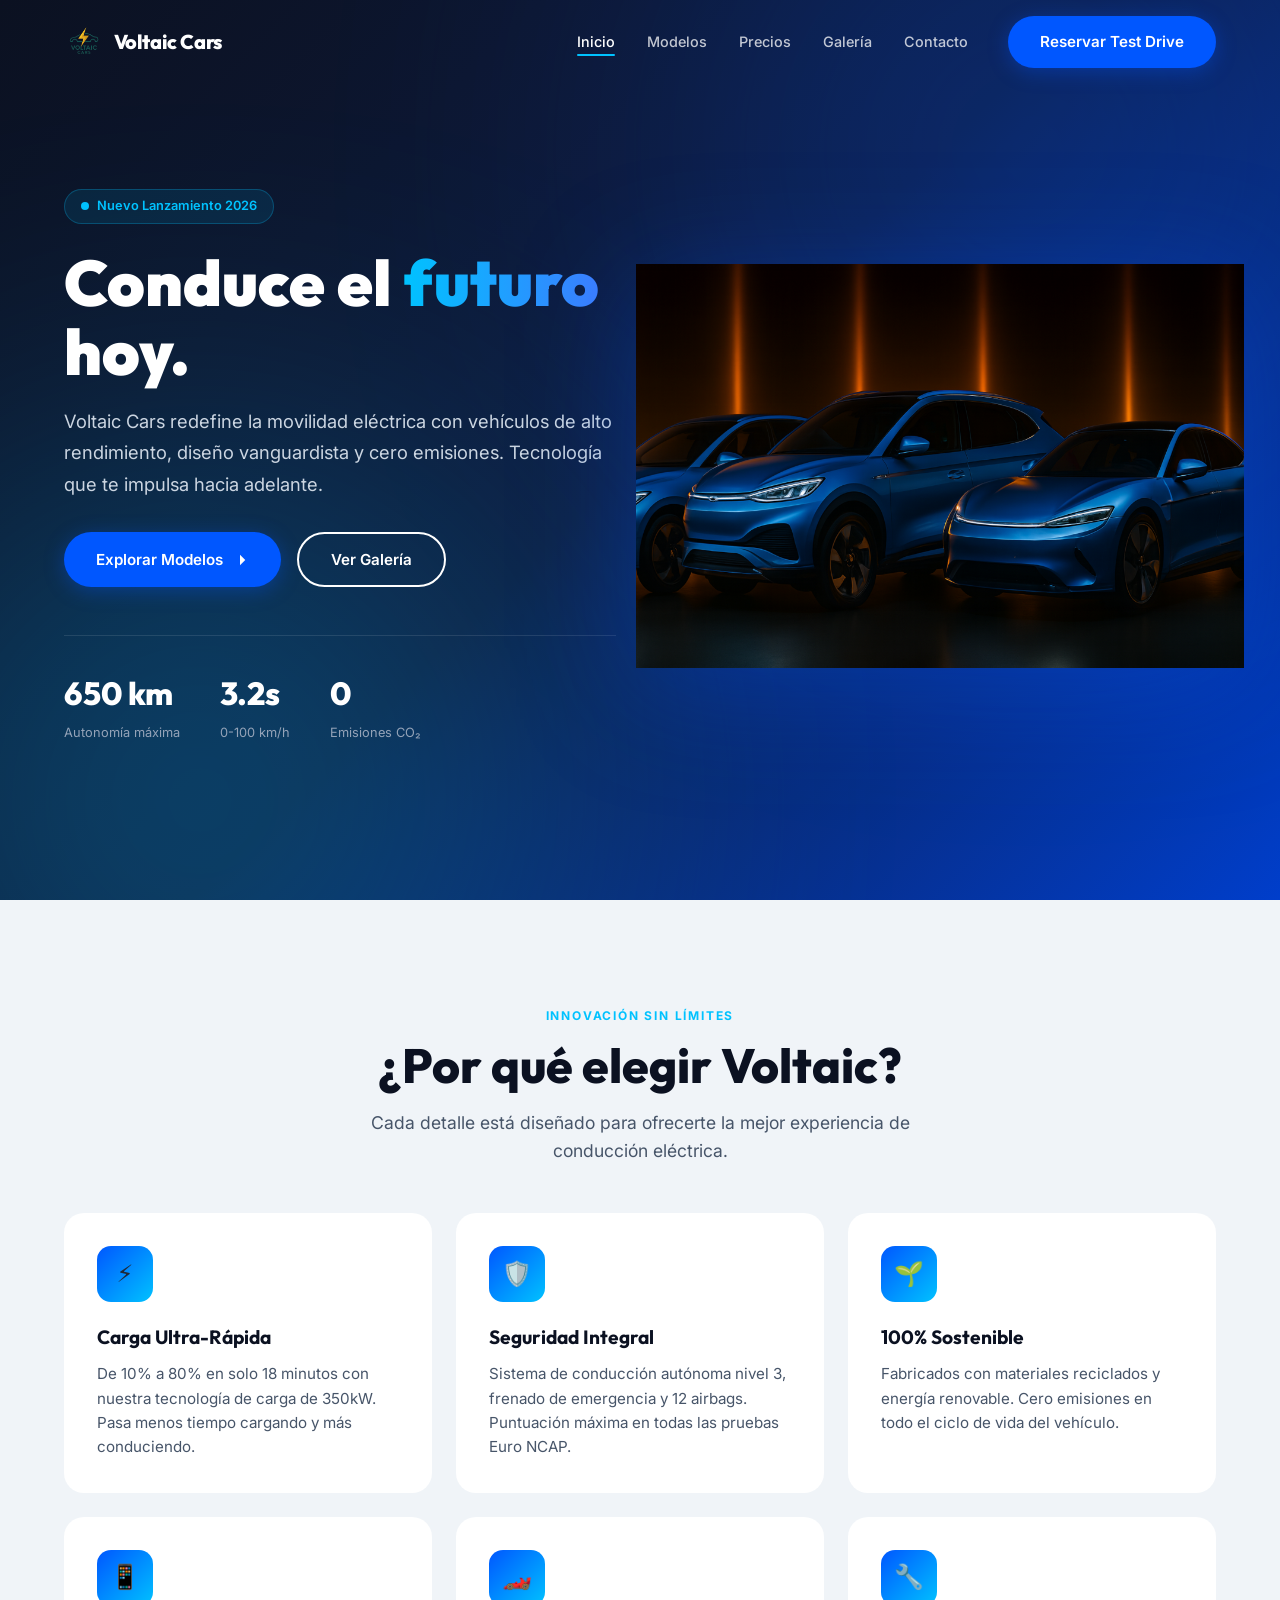
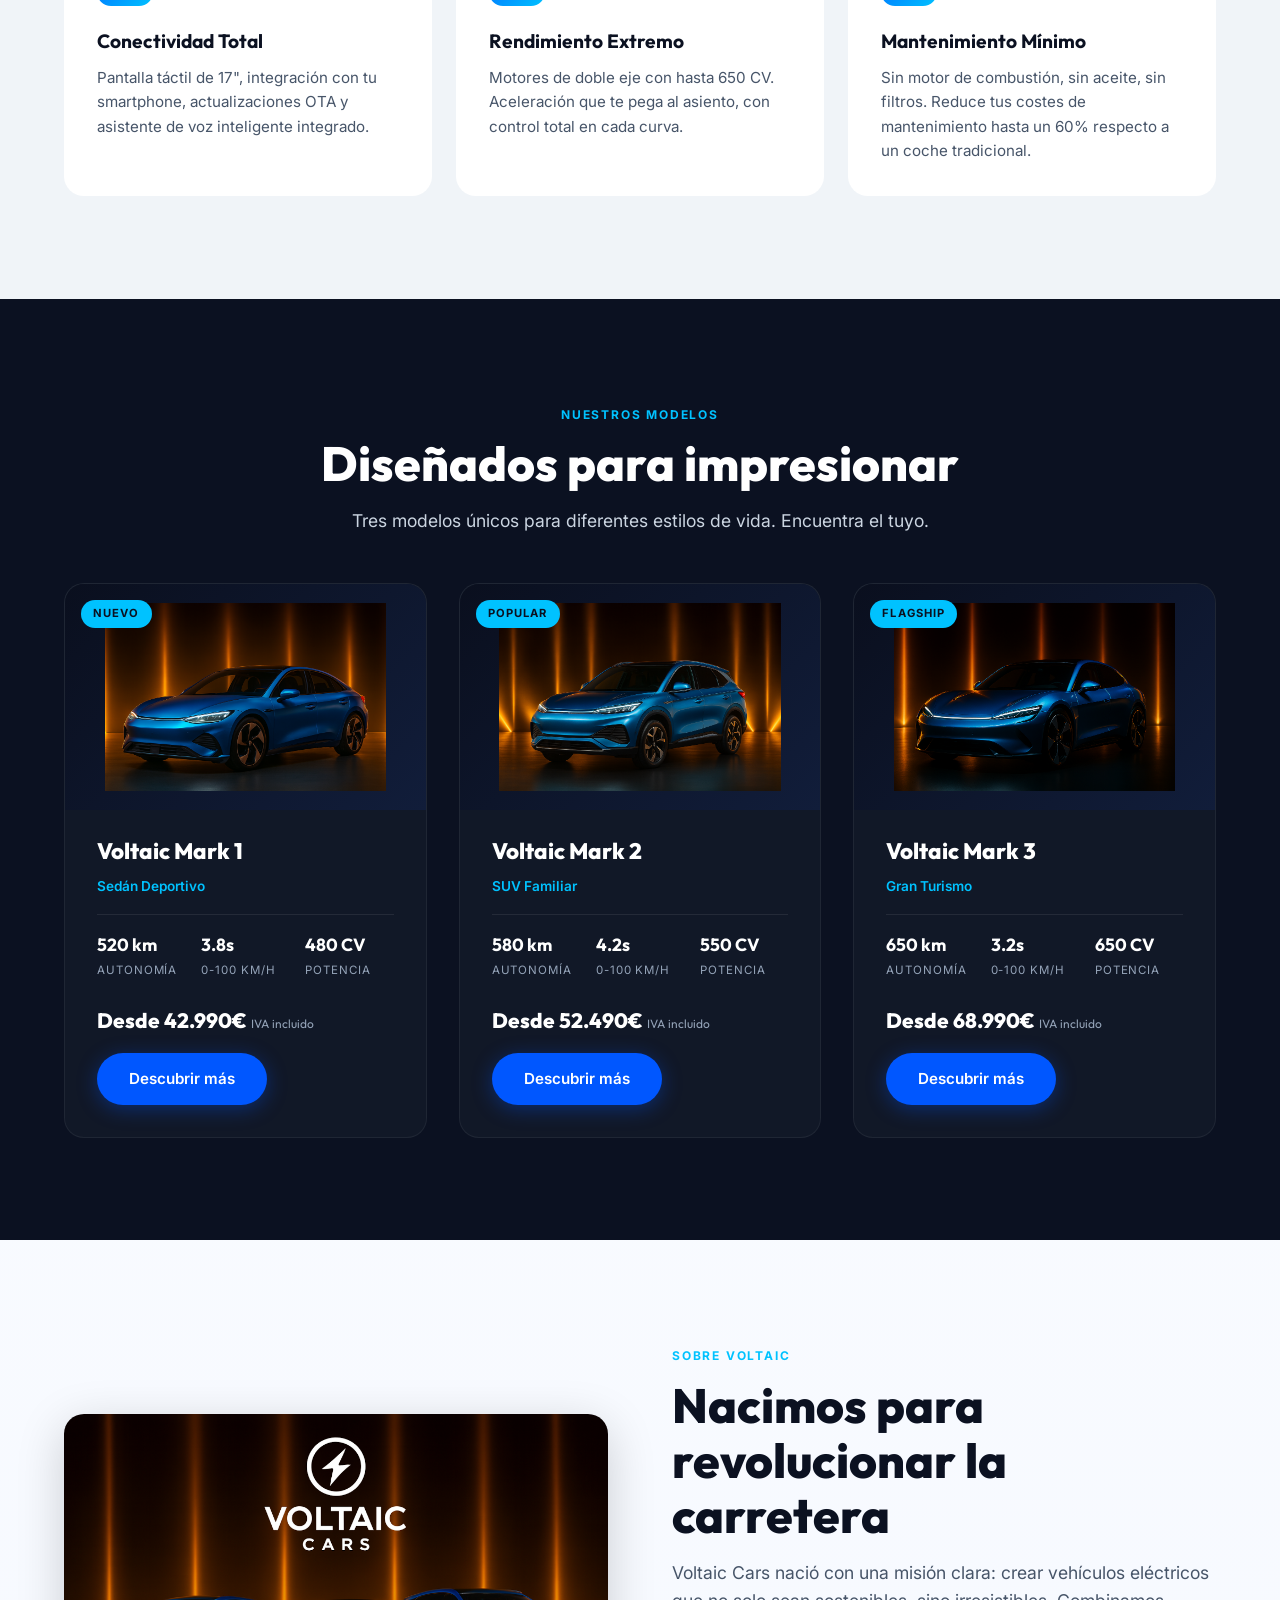
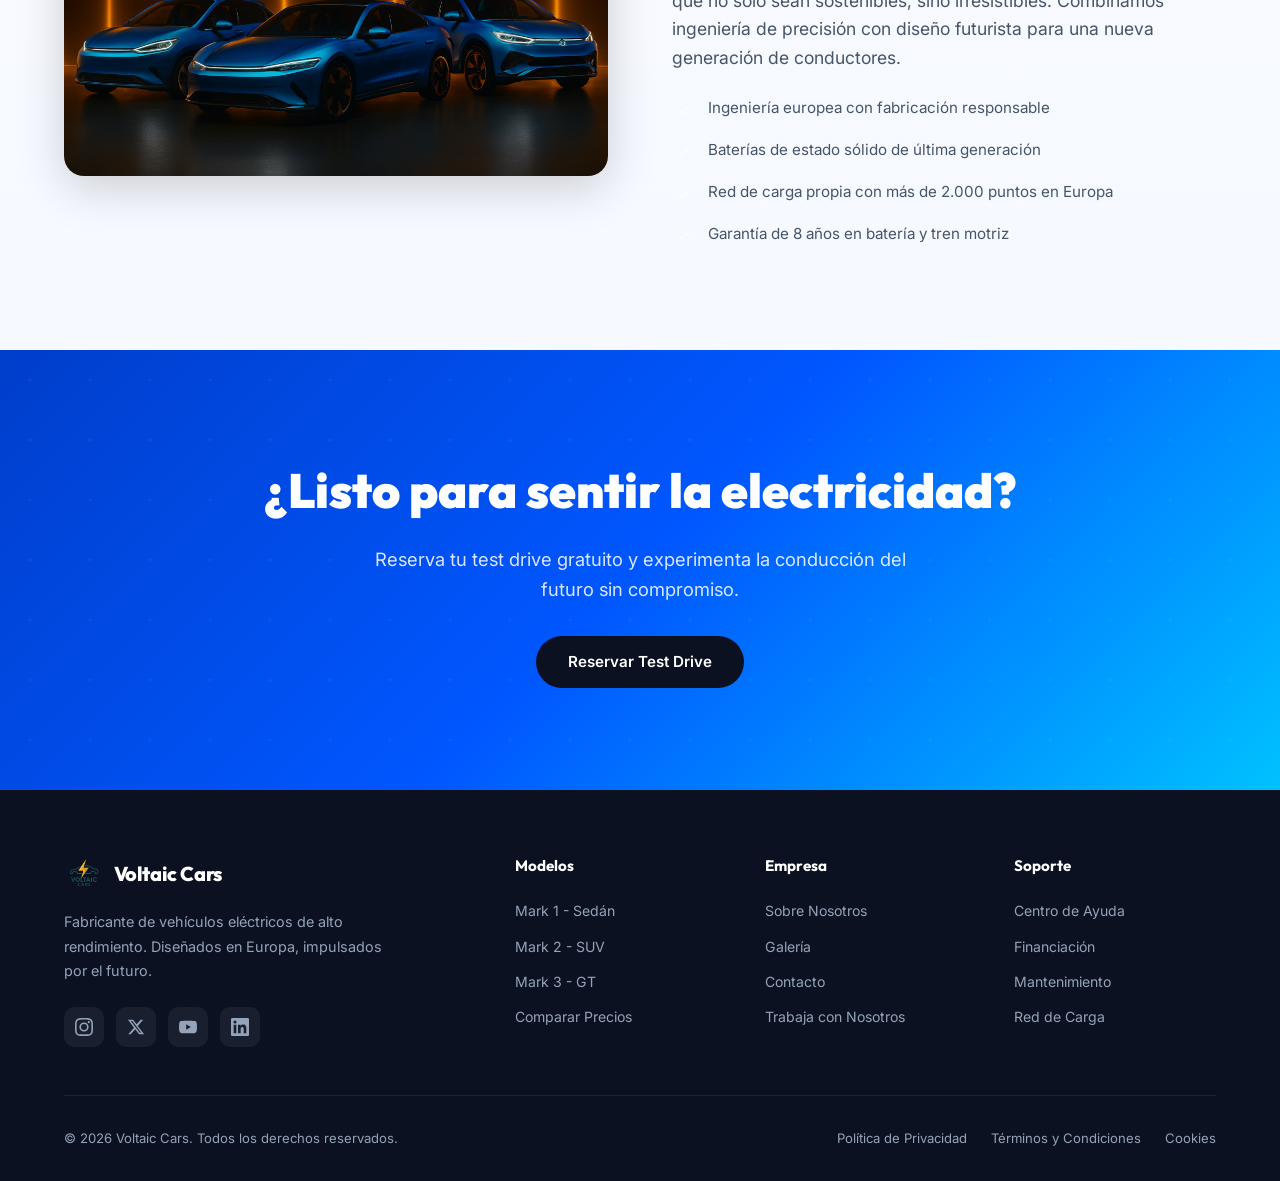
==== commit c3787fda: "Improve frontend UX and accessibility polish" ====
--- a/index.html
+++ b/index.html
@@ -85,7 +85,7 @@
               <div class="hero__stat-label">Autonomía máxima</div>
             </div>
             <div>
-              <div class="hero__stat-value" data-count="3" data-suffix=".2s">0s</div>
+              <div class="hero__stat-value" data-count="3.2" data-decimals="1" data-suffix="s">0s</div>
               <div class="hero__stat-label">0-100 km/h</div>
             </div>
             <div>
--- a/styles.css
+++ b/styles.css
@@ -22,6 +22,7 @@
   --gray-800: #1e293b;
   --dark: #0b1121;
   --dark-surface: #111827;
+  --surface-tint: #f7faff;
 
   /* Typography */
   --font-main: 'Inter', system-ui, -apple-system, sans-serif;
@@ -56,9 +57,20 @@
 body {
   font-family: var(--font-main);
   color: var(--gray-800);
-  background: var(--white);
+  background: linear-gradient(180deg, #ffffff 0%, #f9fbff 55%, #f4f8ff 100%);
   line-height: 1.6;
   overflow-x: hidden;
+}
+
+body::before {
+  content: '';
+  position: fixed;
+  inset: 0;
+  pointer-events: none;
+  background-image:
+    radial-gradient(circle at 10% 15%, rgba(0, 87, 255, 0.06), transparent 28%),
+    radial-gradient(circle at 88% 68%, rgba(0, 194, 255, 0.07), transparent 30%);
+  z-index: -1;
 }
 
 img {
@@ -494,12 +506,28 @@
   padding: 2rem;
   transition: all var(--transition);
   border: 1px solid transparent;
+  position: relative;
+  overflow: hidden;
+}
+
+.feature-card::after {
+  content: '';
+  position: absolute;
+  inset: -1px;
+  border-radius: inherit;
+  border: 1px solid rgba(0, 194, 255, 0.14);
+  opacity: 0;
+  transition: opacity var(--transition);
 }
 
 .feature-card:hover {
   transform: translateY(-6px);
   box-shadow: var(--shadow-lg);
   border-color: rgba(0, 194, 255, 0.2);
+}
+
+.feature-card:hover::after {
+  opacity: 1;
 }
 
 .feature-card__icon {
@@ -547,12 +575,27 @@
   overflow: hidden;
   border: 1px solid rgba(255, 255, 255, 0.06);
   transition: all var(--transition);
+  position: relative;
 }
 
 .model-card:hover {
   border-color: rgba(0, 194, 255, 0.3);
   transform: translateY(-6px);
   box-shadow: 0 12px 40px rgba(0, 87, 255, 0.15);
+}
+
+.model-card::before {
+  content: '';
+  position: absolute;
+  inset: 0;
+  background: linear-gradient(120deg, transparent 20%, rgba(255, 255, 255, 0.04) 50%, transparent 80%);
+  transform: translateX(-120%);
+  transition: transform 0.8s ease;
+  pointer-events: none;
+}
+
+.model-card:hover::before {
+  transform: translateX(120%);
 }
 
 .model-card__image {
@@ -761,6 +804,12 @@
   max-height: 85vh;
   border-radius: var(--radius);
   box-shadow: var(--shadow-lg);
+  transform: scale(0.98);
+  transition: transform var(--transition);
+}
+
+.lightbox.active .lightbox__img {
+  transform: scale(1);
 }
 
 .lightbox__close {
@@ -1035,6 +1084,25 @@
   box-shadow: 0 0 0 4px rgba(0, 87, 255, 0.1);
 }
 
+.form__input.is-invalid,
+.form__textarea.is-invalid,
+.form__select.is-invalid {
+  border-color: #dc2626;
+  box-shadow: 0 0 0 4px rgba(220, 38, 38, 0.12);
+}
+
+input[type='checkbox'].is-invalid {
+  outline: 2px solid #dc2626;
+  outline-offset: 2px;
+}
+
+.form__error {
+  margin-top: 0.45rem;
+  font-size: 0.8rem;
+  color: #b91c1c;
+  font-weight: 500;
+}
+
 .form__textarea {
   resize: vertical;
   min-height: 120px;
@@ -1061,6 +1129,49 @@
 
 .form__success.active {
   display: block;
+}
+
+/* --- Fixed UI Enhancements --- */
+.scroll-progress {
+  position: fixed;
+  top: 0;
+  left: 0;
+  height: 3px;
+  width: 100%;
+  background: linear-gradient(90deg, var(--accent), var(--primary));
+  transform-origin: left center;
+  transform: scaleX(0);
+  z-index: 2001;
+}
+
+.back-to-top {
+  position: fixed;
+  right: 1.25rem;
+  bottom: 1.25rem;
+  width: 46px;
+  height: 46px;
+  border-radius: 50%;
+  background: var(--dark);
+  color: var(--white);
+  font-size: 1.2rem;
+  font-weight: 700;
+  box-shadow: 0 10px 28px rgba(11, 17, 33, 0.28);
+  opacity: 0;
+  visibility: hidden;
+  transform: translateY(8px);
+  transition: opacity var(--transition), transform var(--transition), background var(--transition);
+  z-index: 1001;
+  cursor: pointer;
+}
+
+.back-to-top.is-visible {
+  opacity: 1;
+  visibility: visible;
+  transform: translateY(0);
+}
+
+.back-to-top:hover {
+  background: var(--primary);
 }
 
 .form__success-icon {
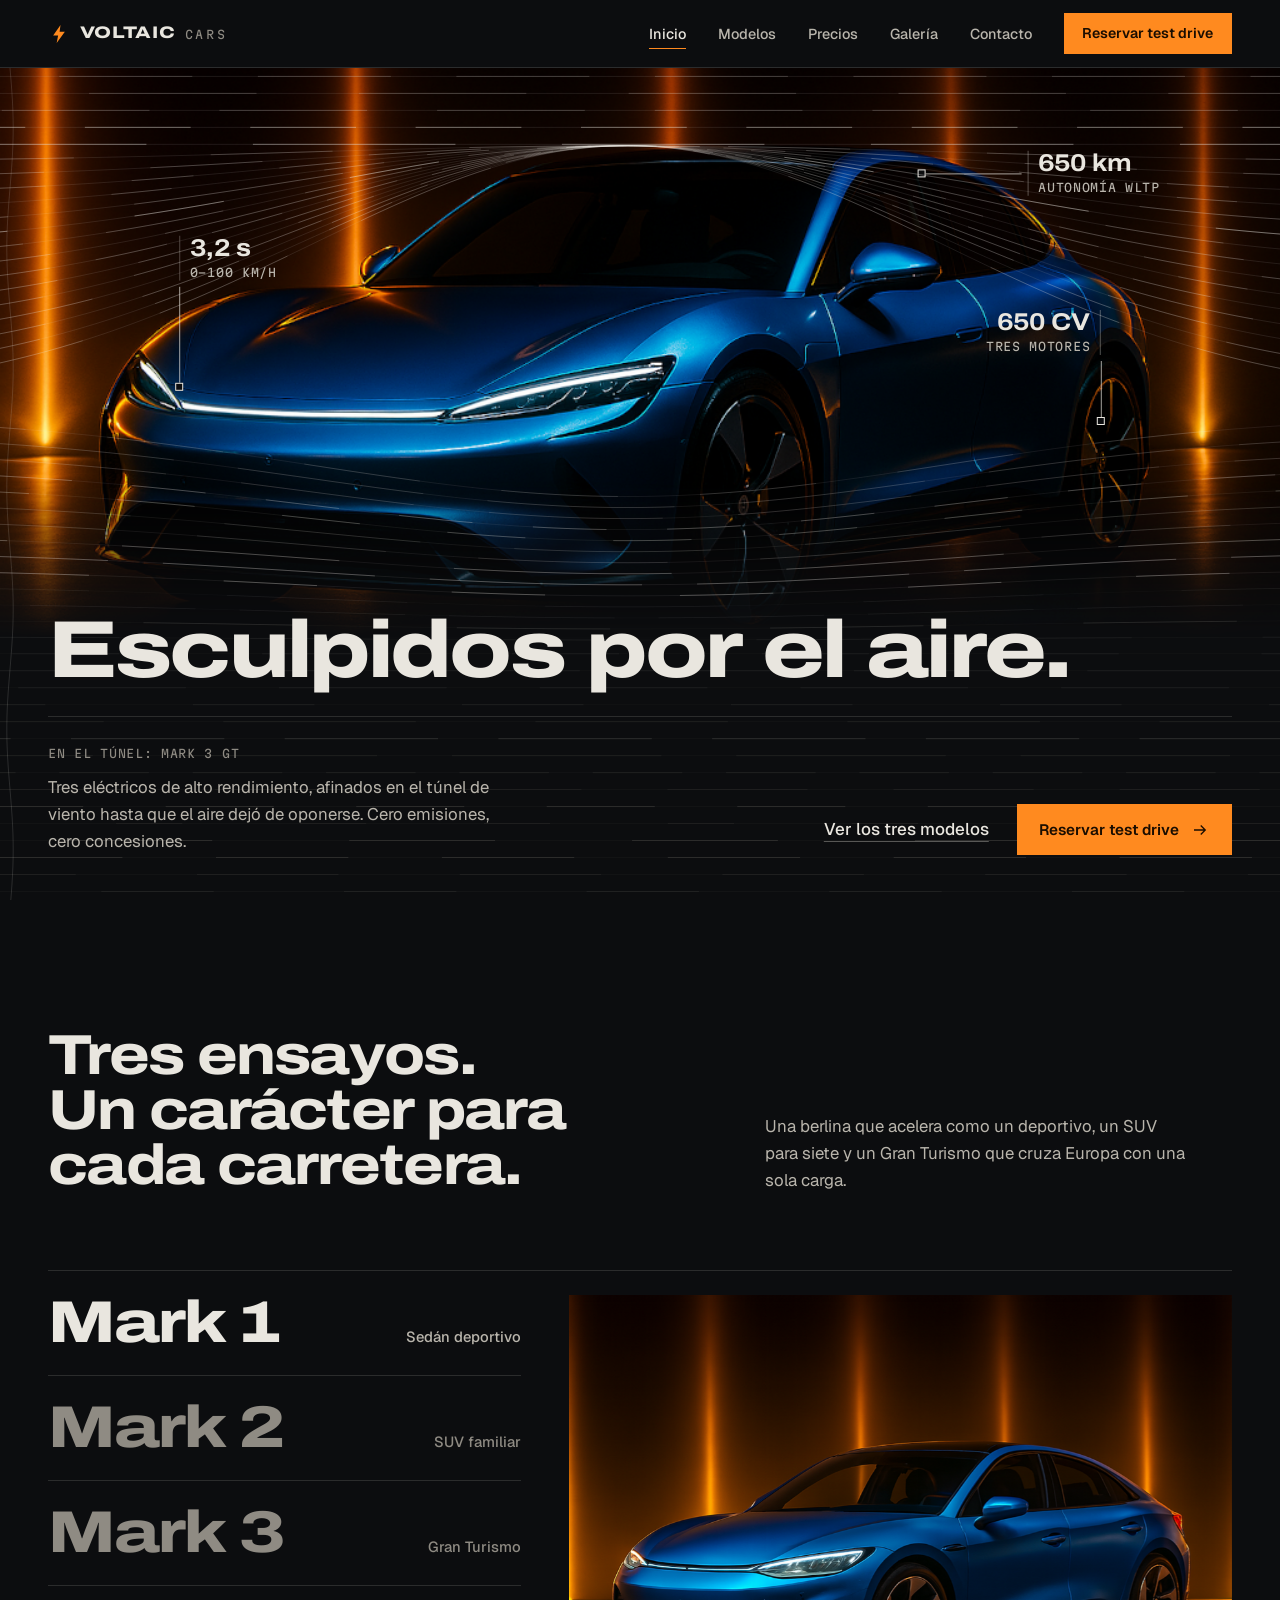
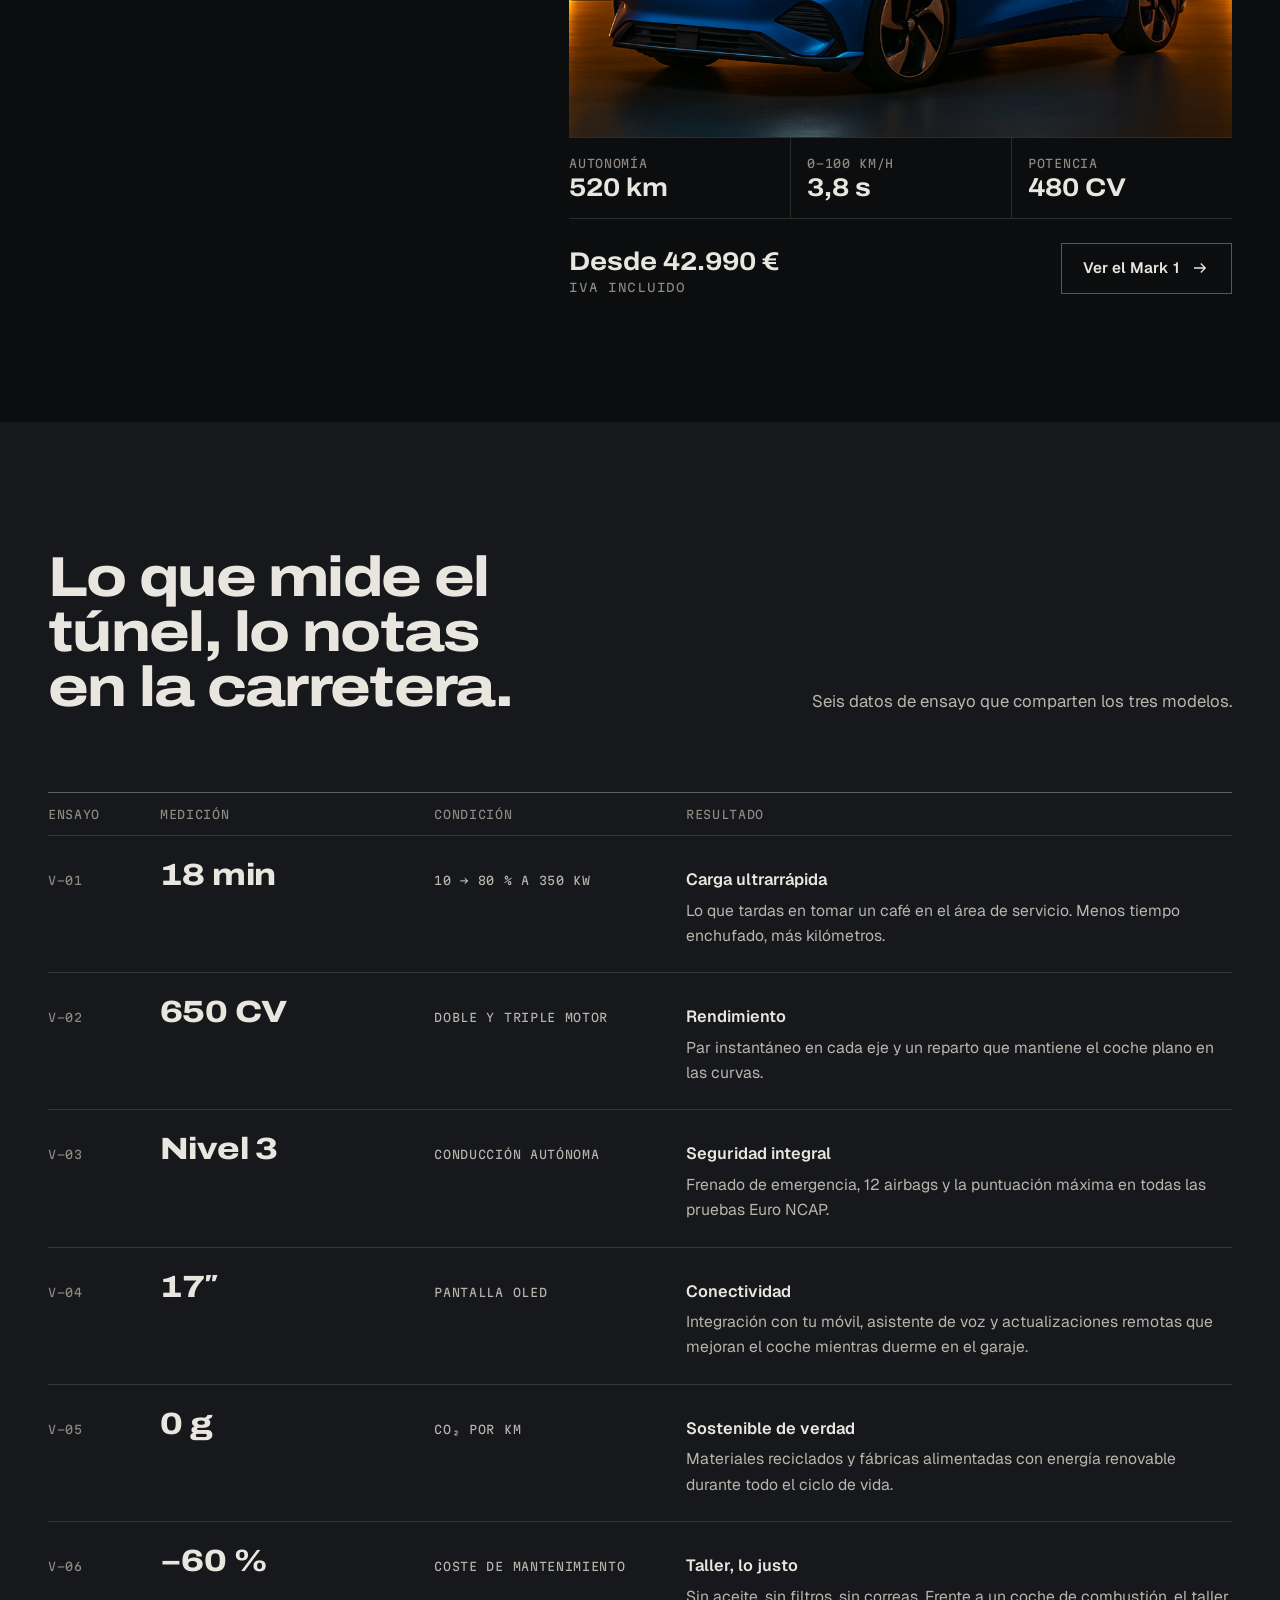
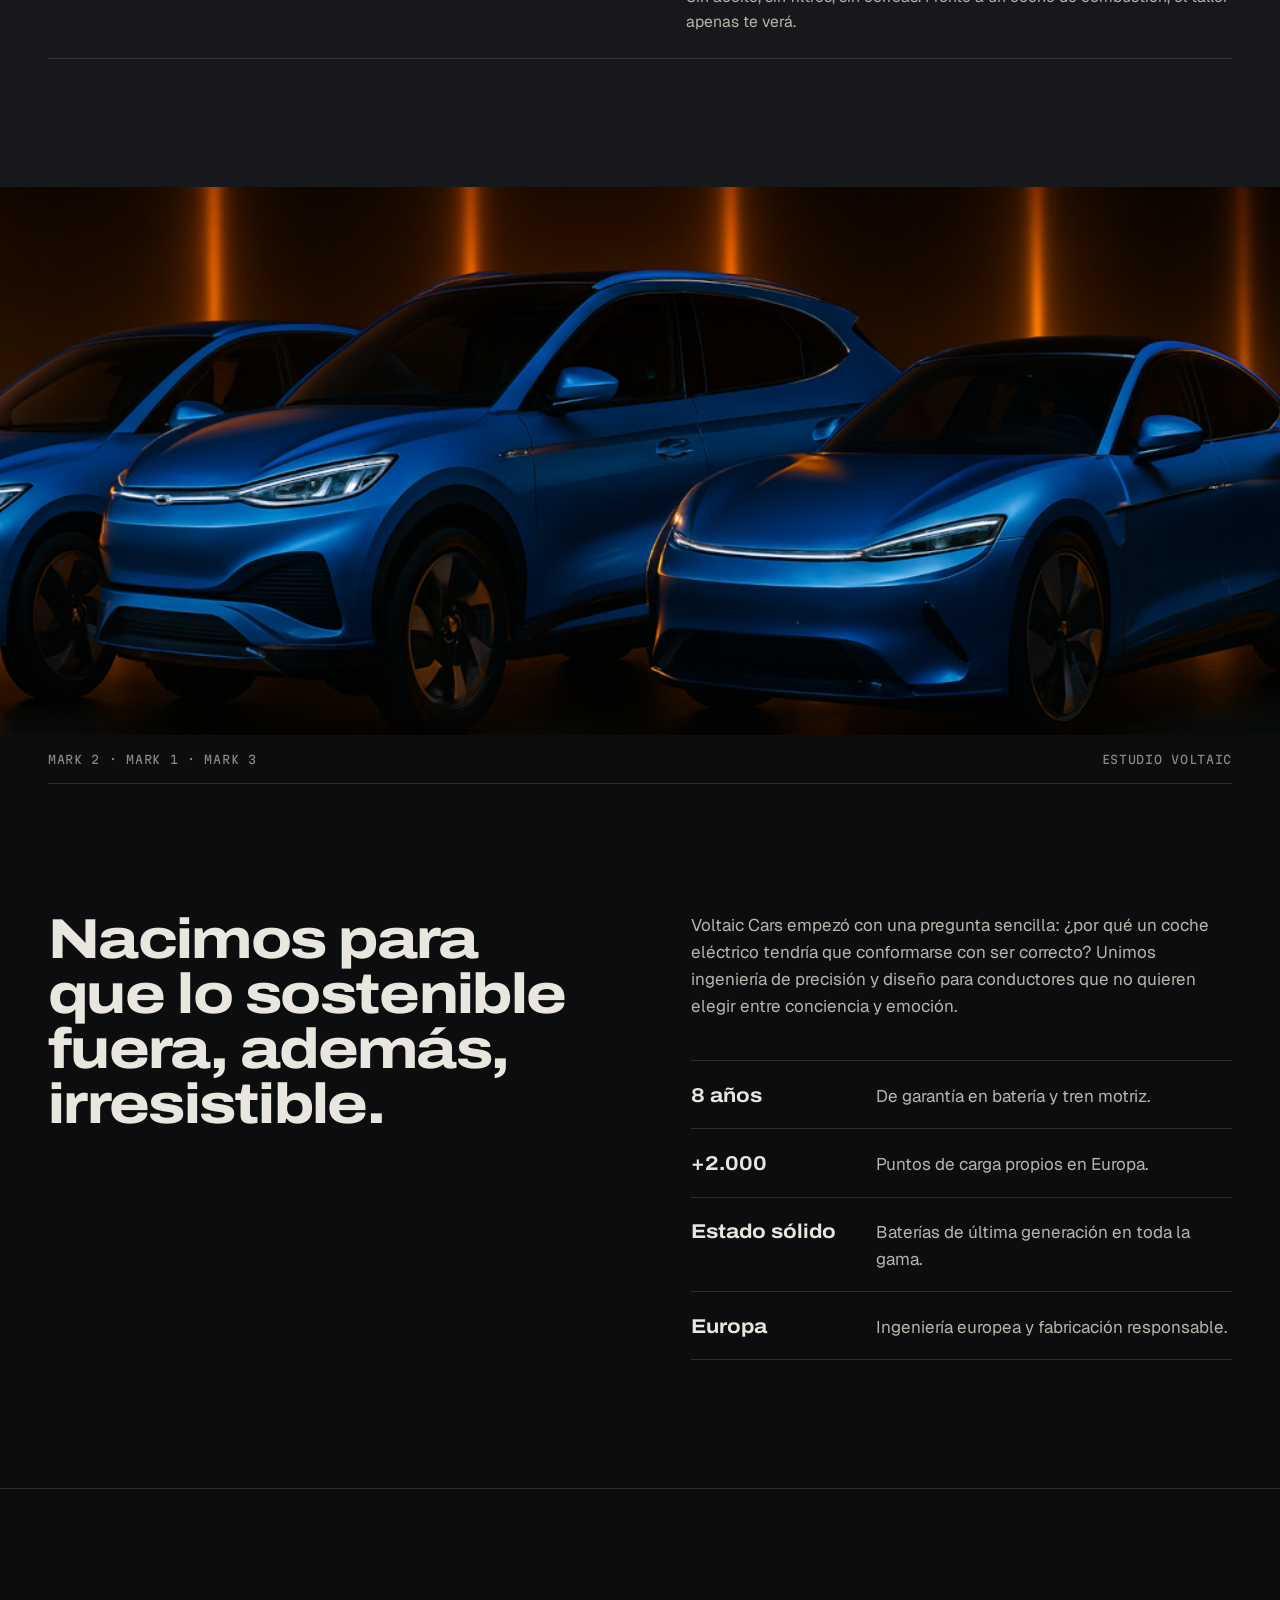
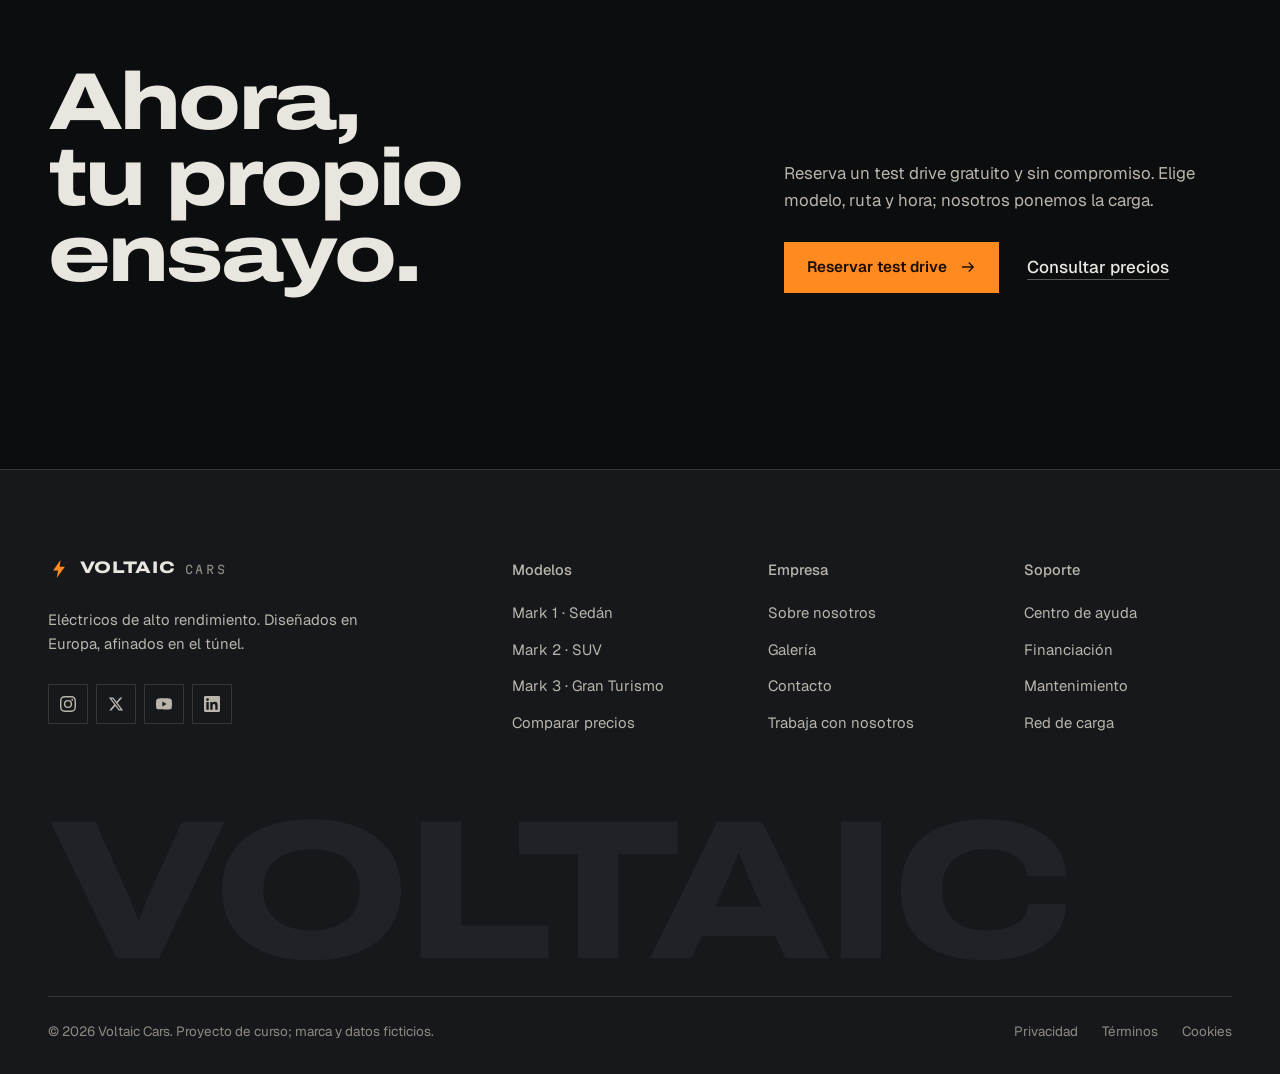
==== commit 82127b35: "Redesign site around a wind tunnel visual system Replace the generic dark-glow EV template with a wi" ====
--- a/index.html
+++ b/index.html
@@ -1,347 +1,379 @@
 <!DOCTYPE html>
-<html lang="es">
+<html lang="es" class="no-js">
 <head>
   <meta charset="UTF-8">
   <meta name="viewport" content="width=device-width, initial-scale=1.0">
-  <meta name="description" content="Voltaic Cars - Fabricante de coches eléctricos de alto rendimiento. Descubre el futuro de la movilidad sostenible con diseño futurista y tecnología de vanguardia.">
-  <meta name="keywords" content="coches eléctricos, vehículos eléctricos, EV, movilidad sostenible, Voltaic Cars, coches futuristas">
+  <meta name="description" content="Voltaic Cars: tres eléctricos de alto rendimiento afinados en el túnel de viento. Hasta 650 km de autonomía, 0-100 km/h en 3,2 s y cero emisiones.">
+  <meta name="keywords" content="coches eléctricos, vehículos eléctricos, EV, movilidad sostenible, Voltaic Cars">
   <meta name="author" content="Voltaic Cars">
   <meta name="robots" content="index, follow">
+  <meta name="theme-color" content="#0c0d0f">
 
   <!-- Open Graph -->
-  <meta property="og:title" content="Voltaic Cars - El Futuro de la Movilidad Eléctrica">
-  <meta property="og:description" content="Fabricante de coches eléctricos de alto rendimiento. Diseño futurista, tecnología de vanguardia.">
+  <meta property="og:title" content="Voltaic Cars · Esculpidos por el aire">
+  <meta property="og:description" content="Tres eléctricos de alto rendimiento afinados en el túnel de viento.">
   <meta property="og:type" content="website">
-  <meta property="og:image" content="logo.png">
-
-  <title>Voltaic Cars - El Futuro de la Movilidad Eléctrica</title>
-
-  <!-- Fonts -->
+  <meta property="og:image" content="presentacion.png">
+
+  <title>Voltaic Cars · Esculpidos por el aire</title>
+
+  <script>document.documentElement.classList.replace('no-js', 'js');</script>
+
   <link rel="preconnect" href="https://fonts.googleapis.com">
   <link rel="preconnect" href="https://fonts.gstatic.com" crossorigin>
-  <link href="https://fonts.googleapis.com/css2?family=Inter:wght@400;500;600;700&family=Outfit:wght@700;800;900&display=swap" rel="stylesheet">
-
-  <link rel="icon" type="image/png" href="logo_pres.png">
+  <link href="https://fonts.googleapis.com/css2?family=Archivo:wdth,wght@100..125,400..900&family=Geist:wght@400;500;600&family=Martian+Mono:wght@400;500&display=swap" rel="stylesheet">
+
+  <link rel="icon" type="image/svg+xml" href="favicon.svg">
   <link rel="stylesheet" href="styles.css">
 </head>
 <body>
 
-  <!-- Skip to content (Accessibility) -->
   <a href="#main" class="skip-link">Saltar al contenido principal</a>
 
   <!-- ==================== HEADER ==================== -->
-  <header class="header" role="banner">
+  <header class="header">
     <div class="container">
-      <a href="index.html" class="header__logo" aria-label="Voltaic Cars - Inicio">
-        <img src="logo_pres.png" alt="Voltaic Cars logo" width="40" height="40">
-        <span>Voltaic Cars</span>
+      <a href="index.html" class="brand" aria-label="Voltaic Cars, inicio">
+        <svg class="brand__mark" viewBox="0 0 32 32" aria-hidden="true"><path d="M18.2 3 7.5 18.2h7.2L12.6 29 24.5 12.6h-7.6L18.2 3z"/></svg>
+        <span class="brand__name">VOLTAIC</span>
+        <span class="brand__sub">CARS</span>
       </a>
 
-      <nav role="navigation" aria-label="Navegación principal">
-        <button class="nav__toggle" aria-label="Abrir menú de navegación" aria-expanded="false" aria-controls="navList">
+      <nav aria-label="Navegación principal">
+        <button class="nav__toggle" type="button" aria-label="Abrir menú de navegación" aria-expanded="false" aria-controls="navList">
           <span></span><span></span><span></span>
         </button>
         <ul class="nav__list" id="navList">
-          <li><a href="index.html" class="nav__link nav__link--active">Inicio</a></li>
+          <li><a href="index.html" class="nav__link">Inicio</a></li>
           <li><a href="products.html" class="nav__link">Modelos</a></li>
           <li><a href="pricing.html" class="nav__link">Precios</a></li>
           <li><a href="gallery.html" class="nav__link">Galería</a></li>
           <li><a href="contact.html" class="nav__link">Contacto</a></li>
-          <li><a href="contact.html" class="btn btn--primary nav__cta">Reservar Test Drive</a></li>
+          <li><a href="contact.html" class="btn btn--primary nav__cta">Reservar test drive</a></li>
         </ul>
       </nav>
     </div>
   </header>
 
-  <!-- ==================== MAIN ==================== -->
   <main id="main">
 
-    <!-- Hero -->
-    <section class="hero" aria-labelledby="heroTitle">
-      <div class="hero__bg-glow hero__bg-glow--1"></div>
-      <div class="hero__bg-glow hero__bg-glow--2"></div>
-
+    <!-- Tunnel: the Mark 3 under test -->
+    <section class="tunnel" aria-labelledby="heroTitle" data-smoke="hero" data-smoke-image=".tunnel__stage img" data-obstacle="0.49,0.6,0.43,0.27">
+      <div class="tunnel__stage">
+        <img src="mark3.png" alt="Voltaic Mark 3, Gran Turismo eléctrico azul, en un estudio oscuro con barras de luz ámbar" width="1024" height="683" fetchpriority="high">
+        <div class="pins" aria-label="Datos del Mark 3">
+          <div class="pin" data-x="0.14" data-y="0.58">
+            <span class="pin__line"></span>
+            <span class="pin__dot"></span>
+            <span class="pin__label">
+              <span class="pin__value" data-count="3.2" data-decimals="1" data-suffix=" s">3,2 s</span>
+              <span class="pin__name">0–100 km/h</span>
+            </span>
+          </div>
+          <div class="pin pin--side" data-x="0.72" data-y="0.33">
+            <span class="pin__line"></span>
+            <span class="pin__dot"></span>
+            <span class="pin__label">
+              <span class="pin__value" data-count="650" data-suffix=" km">650 km</span>
+              <span class="pin__name">Autonomía WLTP</span>
+            </span>
+          </div>
+          <div class="pin pin--flip pin--short" data-x="0.86" data-y="0.62">
+            <span class="pin__line"></span>
+            <span class="pin__dot"></span>
+            <span class="pin__label">
+              <span class="pin__value" data-count="650" data-suffix=" CV">650 CV</span>
+              <span class="pin__name">Tres motores</span>
+            </span>
+          </div>
+        </div>
+      </div>
+
+      <div class="tunnel__copy container">
+        <dl class="readout">
+          <div><dt>0–100 km/h</dt><dd>3,2 s</dd></div>
+          <div><dt>Autonomía</dt><dd>650 km</dd></div>
+          <div><dt>Potencia</dt><dd>650 CV</dd></div>
+        </dl>
+        <h1 id="heroTitle" class="display tunnel__title">Esculpidos por el aire.</h1>
+        <div class="tunnel__row">
+          <div>
+            <p class="data tunnel__log">En el túnel: Mark 3 GT</p>
+            <p class="lede">Tres eléctricos de alto rendimiento, afinados en el túnel de viento hasta que el aire dejó de oponerse. Cero emisiones, cero concesiones.</p>
+          </div>
+          <div class="tunnel__actions">
+            <a href="products.html" class="link">Ver los tres modelos</a>
+            <a href="contact.html" class="btn btn--primary">
+              Reservar test drive
+              <svg viewBox="0 0 24 24" aria-hidden="true"><path d="M4 12h15m-6-6 6 6-6 6"/></svg>
+            </a>
+          </div>
+        </div>
+      </div>
+    </section>
+
+    <!-- Line-up -->
+    <section class="section" aria-labelledby="lineupTitle">
       <div class="container">
-        <div class="hero__content">
-          <div class="hero__badge">Nuevo Lanzamiento 2026</div>
-          <h1 id="heroTitle" class="hero__title">
-            Conduce el <span>futuro</span> hoy.
-          </h1>
-          <p class="hero__desc">
-            Voltaic Cars redefine la movilidad eléctrica con vehículos de alto rendimiento,
-            diseño vanguardista y cero emisiones. Tecnología que te impulsa hacia adelante.
-          </p>
-          <div class="hero__actions">
-            <a href="products.html" class="btn btn--primary">
-              Explorar Modelos
-              <svg viewBox="0 0 24 24"><path d="M5 12h14m-7-7 7 7-7 7"/></svg>
-            </a>
-            <a href="gallery.html" class="btn btn--outline">Ver Galería</a>
-          </div>
-
-          <div class="hero__stats">
-            <div>
-              <div class="hero__stat-value" data-count="650" data-suffix=" km">0 km</div>
-              <div class="hero__stat-label">Autonomía máxima</div>
-            </div>
-            <div>
-              <div class="hero__stat-value" data-count="3.2" data-decimals="1" data-suffix="s">0s</div>
-              <div class="hero__stat-label">0-100 km/h</div>
-            </div>
-            <div>
-              <div class="hero__stat-value" data-count="0" data-suffix="">0</div>
-              <div class="hero__stat-label">Emisiones CO₂</div>
-            </div>
-          </div>
-        </div>
-
-        <div class="hero__image">
-          <img src="presentacion.png" alt="Voltaic Mark 1 - Coche eléctrico de diseño futurista en color azul" width="700" height="450" loading="eager">
-        </div>
-      </div>
-    </section>
-
-    <!-- Features -->
-    <section class="features" aria-labelledby="featuresTitle">
+        <div class="section__head">
+          <h2 id="lineupTitle" class="h2">Tres ensayos. Un carácter para cada carretera.</h2>
+          <p class="lede">Una berlina que acelera como un deportivo, un SUV para siete y un Gran Turismo que cruza Europa con una sola carga.</p>
+        </div>
+
+        <div class="lineup__body" data-tabs>
+          <div class="lineup__tabs" role="tablist" aria-label="Modelos Voltaic">
+            <button class="lineup__tab" role="tab" id="tab-mark1" aria-controls="panel-mark1" aria-selected="true" type="button">
+              <span class="lineup__tab-name">Mark 1</span>
+              <span class="lineup__tab-type">Sedán deportivo</span>
+            </button>
+            <button class="lineup__tab" role="tab" id="tab-mark2" aria-controls="panel-mark2" aria-selected="false" type="button" tabindex="-1">
+              <span class="lineup__tab-name">Mark 2</span>
+              <span class="lineup__tab-type">SUV familiar</span>
+            </button>
+            <button class="lineup__tab" role="tab" id="tab-mark3" aria-controls="panel-mark3" aria-selected="false" type="button" tabindex="-1">
+              <span class="lineup__tab-name">Mark 3</span>
+              <span class="lineup__tab-type">Gran Turismo</span>
+            </button>
+          </div>
+
+          <div>
+            <article class="lineup__panel" id="panel-mark1" role="tabpanel" aria-labelledby="tab-mark1">
+              <figure class="lineup__figure">
+                <img src="mark1.png" alt="Voltaic Mark 1, sedán deportivo eléctrico azul, vista tres cuartos delantera" width="1024" height="683" loading="lazy">
+              </figure>
+              <dl class="specs">
+                <div><dt>Autonomía</dt><dd>520 km</dd></div>
+                <div><dt>0–100 km/h</dt><dd>3,8 s</dd></div>
+                <div><dt>Potencia</dt><dd>480 CV</dd></div>
+              </dl>
+              <div class="lineup__meta">
+                <p class="lineup__price">Desde 42.990 € <small class="data">IVA incluido</small></p>
+                <a href="products.html#mark1" class="btn btn--ghost">
+                  Ver el Mark 1
+                  <svg viewBox="0 0 24 24" aria-hidden="true"><path d="M4 12h15m-6-6 6 6-6 6"/></svg>
+                </a>
+              </div>
+            </article>
+
+            <article class="lineup__panel" id="panel-mark2" role="tabpanel" aria-labelledby="tab-mark2">
+              <figure class="lineup__figure">
+                <img src="mark2.png" alt="Voltaic Mark 2, SUV eléctrico familiar azul, vista tres cuartos delantera" width="1024" height="683" loading="lazy">
+              </figure>
+              <dl class="specs">
+                <div><dt>Autonomía</dt><dd>580 km</dd></div>
+                <div><dt>0–100 km/h</dt><dd>4,2 s</dd></div>
+                <div><dt>Potencia</dt><dd>550 CV</dd></div>
+              </dl>
+              <div class="lineup__meta">
+                <p class="lineup__price">Desde 52.490 € <small class="data">IVA incluido</small></p>
+                <a href="products.html#mark2" class="btn btn--ghost">
+                  Ver el Mark 2
+                  <svg viewBox="0 0 24 24" aria-hidden="true"><path d="M4 12h15m-6-6 6 6-6 6"/></svg>
+                </a>
+              </div>
+            </article>
+
+            <article class="lineup__panel" id="panel-mark3" role="tabpanel" aria-labelledby="tab-mark3">
+              <figure class="lineup__figure">
+                <img src="mark3.png" alt="Voltaic Mark 3, Gran Turismo eléctrico azul, vista tres cuartos delantera" width="1024" height="683" loading="lazy">
+              </figure>
+              <dl class="specs">
+                <div><dt>Autonomía</dt><dd>650 km</dd></div>
+                <div><dt>0–100 km/h</dt><dd>3,2 s</dd></div>
+                <div><dt>Potencia</dt><dd>650 CV</dd></div>
+              </dl>
+              <div class="lineup__meta">
+                <p class="lineup__price">Desde 68.990 € <small class="data">IVA incluido</small></p>
+                <a href="products.html#mark3" class="btn btn--ghost">
+                  Ver el Mark 3
+                  <svg viewBox="0 0 24 24" aria-hidden="true"><path d="M4 12h15m-6-6 6 6-6 6"/></svg>
+                </a>
+              </div>
+            </article>
+          </div>
+        </div>
+      </div>
+    </section>
+
+    <!-- Test log -->
+    <section class="section section--graphite" aria-labelledby="logTitle">
       <div class="container">
-        <div class="text-center">
-          <span class="section-label">Innovación sin límites</span>
-          <h2 id="featuresTitle" class="section-title">¿Por qué elegir Voltaic?</h2>
-          <p class="section-subtitle mx-auto">Cada detalle está diseñado para ofrecerte la mejor experiencia de conducción eléctrica.</p>
-        </div>
-
-        <div class="features__grid">
-          <article class="feature-card reveal">
-            <div class="feature-card__icon" aria-hidden="true">⚡</div>
-            <h3 class="feature-card__title">Carga Ultra-Rápida</h3>
-            <p class="feature-card__text">De 10% a 80% en solo 18 minutos con nuestra tecnología de carga de 350kW. Pasa menos tiempo cargando y más conduciendo.</p>
-          </article>
-
-          <article class="feature-card reveal">
-            <div class="feature-card__icon" aria-hidden="true">🛡️</div>
-            <h3 class="feature-card__title">Seguridad Integral</h3>
-            <p class="feature-card__text">Sistema de conducción autónoma nivel 3, frenado de emergencia y 12 airbags. Puntuación máxima en todas las pruebas Euro NCAP.</p>
-          </article>
-
-          <article class="feature-card reveal">
-            <div class="feature-card__icon" aria-hidden="true">🌱</div>
-            <h3 class="feature-card__title">100% Sostenible</h3>
-            <p class="feature-card__text">Fabricados con materiales reciclados y energía renovable. Cero emisiones en todo el ciclo de vida del vehículo.</p>
-          </article>
-
-          <article class="feature-card reveal">
-            <div class="feature-card__icon" aria-hidden="true">📱</div>
-            <h3 class="feature-card__title">Conectividad Total</h3>
-            <p class="feature-card__text">Pantalla táctil de 17", integración con tu smartphone, actualizaciones OTA y asistente de voz inteligente integrado.</p>
-          </article>
-
-          <article class="feature-card reveal">
-            <div class="feature-card__icon" aria-hidden="true">🏎️</div>
-            <h3 class="feature-card__title">Rendimiento Extremo</h3>
-            <p class="feature-card__text">Motores de doble eje con hasta 650 CV. Aceleración que te pega al asiento, con control total en cada curva.</p>
-          </article>
-
-          <article class="feature-card reveal">
-            <div class="feature-card__icon" aria-hidden="true">🔧</div>
-            <h3 class="feature-card__title">Mantenimiento Mínimo</h3>
-            <p class="feature-card__text">Sin motor de combustión, sin aceite, sin filtros. Reduce tus costes de mantenimiento hasta un 60% respecto a un coche tradicional.</p>
-          </article>
-        </div>
-      </div>
-    </section>
-
-    <!-- Models Preview -->
-    <section class="models" aria-labelledby="modelsTitle">
+        <div class="section__head">
+          <h2 id="logTitle" class="h2">Lo que mide el túnel, lo notas en la carretera.</h2>
+          <p class="lede">Seis datos de ensayo que comparten los tres modelos.</p>
+        </div>
+
+        <div class="log">
+          <div class="log__head" aria-hidden="true"><span class="log__id">Ensayo</span><span class="log__id">Medición</span><span class="log__id">Condición</span><span class="log__id">Resultado</span></div>
+          <article class="log__row reveal">
+            <span class="log__id">V-01</span>
+            <p class="log__value">18 min</p>
+            <span class="log__cond">10 → 80 % a 350 kW</span>
+            <div class="log__note">
+              <h3 class="log__title">Carga ultrarrápida</h3>
+              <p class="log__text">Lo que tardas en tomar un café en el área de servicio. Menos tiempo enchufado, más kilómetros.</p>
+            </div>
+          </article>
+          <article class="log__row reveal">
+            <span class="log__id">V-02</span>
+            <p class="log__value">650 CV</p>
+            <span class="log__cond">Doble y triple motor</span>
+            <div class="log__note">
+              <h3 class="log__title">Rendimiento</h3>
+              <p class="log__text">Par instantáneo en cada eje y un reparto que mantiene el coche plano en las curvas.</p>
+            </div>
+          </article>
+          <article class="log__row reveal">
+            <span class="log__id">V-03</span>
+            <p class="log__value">Nivel 3</p>
+            <span class="log__cond">Conducción autónoma</span>
+            <div class="log__note">
+              <h3 class="log__title">Seguridad integral</h3>
+              <p class="log__text">Frenado de emergencia, 12 airbags y la puntuación máxima en todas las pruebas Euro NCAP.</p>
+            </div>
+          </article>
+          <article class="log__row reveal">
+            <span class="log__id">V-04</span>
+            <p class="log__value">17″</p>
+            <span class="log__cond">Pantalla OLED</span>
+            <div class="log__note">
+              <h3 class="log__title">Conectividad</h3>
+              <p class="log__text">Integración con tu móvil, asistente de voz y actualizaciones remotas que mejoran el coche mientras duerme en el garaje.</p>
+            </div>
+          </article>
+          <article class="log__row reveal">
+            <span class="log__id">V-05</span>
+            <p class="log__value">0 g</p>
+            <span class="log__cond">CO₂ por km</span>
+            <div class="log__note">
+              <h3 class="log__title">Sostenible de verdad</h3>
+              <p class="log__text">Materiales reciclados y fábricas alimentadas con energía renovable durante todo el ciclo de vida.</p>
+            </div>
+          </article>
+          <article class="log__row reveal">
+            <span class="log__id">V-06</span>
+            <p class="log__value">−60 %</p>
+            <span class="log__cond">Coste de mantenimiento</span>
+            <div class="log__note">
+              <h3 class="log__title">Taller, lo justo</h3>
+              <p class="log__text">Sin aceite, sin filtros, sin correas. Frente a un coche de combustión, el taller apenas te verá.</p>
+            </div>
+          </article>
+        </div>
+      </div>
+    </section>
+
+    <!-- About -->
+    <section aria-labelledby="aboutTitle">
+      <figure class="plate">
+        <img src="presentacion.png" alt="Los tres modelos Voltaic, Mark 1, Mark 2 y Mark 3, juntos en el estudio con barras de luz ámbar" width="1024" height="683" loading="lazy">
+      </figure>
       <div class="container">
-        <div class="text-center">
-          <span class="section-label">Nuestros modelos</span>
-          <h2 id="modelsTitle" class="section-title section-title--light">Diseñados para impresionar</h2>
-          <p class="section-subtitle section-subtitle--light mx-auto">Tres modelos únicos para diferentes estilos de vida. Encuentra el tuyo.</p>
-        </div>
-
-        <div class="models__grid">
-          <!-- Mark 1 -->
-          <article class="model-card reveal">
-            <div class="model-card__image">
-              <span class="model-card__tag">Nuevo</span>
-              <img src="mark1.png" alt="Voltaic Mark 1 - Sedán eléctrico deportivo" width="500" height="312" loading="lazy">
-            </div>
-            <div class="model-card__body">
-              <h3 class="model-card__name">Voltaic Mark 1</h3>
-              <p class="model-card__type">Sedán Deportivo</p>
-              <div class="model-card__specs">
-                <div>
-                  <div class="model-card__spec-value">520 km</div>
-                  <div class="model-card__spec-label">Autonomía</div>
-                </div>
-                <div>
-                  <div class="model-card__spec-value">3.8s</div>
-                  <div class="model-card__spec-label">0-100 km/h</div>
-                </div>
-                <div>
-                  <div class="model-card__spec-value">480 CV</div>
-                  <div class="model-card__spec-label">Potencia</div>
-                </div>
-              </div>
-              <p class="model-card__price">Desde 42.990€ <small>IVA incluido</small></p>
-              <a href="products.html" class="btn btn--primary">Descubrir más</a>
-            </div>
-          </article>
-
-          <!-- Mark 2 -->
-          <article class="model-card reveal">
-            <div class="model-card__image">
-              <span class="model-card__tag">Popular</span>
-              <img src="mark2.png" alt="Voltaic Mark 2 - SUV eléctrico familiar" width="500" height="312" loading="lazy">
-            </div>
-            <div class="model-card__body">
-              <h3 class="model-card__name">Voltaic Mark 2</h3>
-              <p class="model-card__type">SUV Familiar</p>
-              <div class="model-card__specs">
-                <div>
-                  <div class="model-card__spec-value">580 km</div>
-                  <div class="model-card__spec-label">Autonomía</div>
-                </div>
-                <div>
-                  <div class="model-card__spec-value">4.2s</div>
-                  <div class="model-card__spec-label">0-100 km/h</div>
-                </div>
-                <div>
-                  <div class="model-card__spec-value">550 CV</div>
-                  <div class="model-card__spec-label">Potencia</div>
-                </div>
-              </div>
-              <p class="model-card__price">Desde 52.490€ <small>IVA incluido</small></p>
-              <a href="products.html" class="btn btn--primary">Descubrir más</a>
-            </div>
-          </article>
-
-          <!-- Mark 3 -->
-          <article class="model-card reveal">
-            <div class="model-card__image">
-              <span class="model-card__tag">Flagship</span>
-              <img src="mark3.png" alt="Voltaic Mark 3 - Gran Turismo eléctrico de lujo" width="500" height="312" loading="lazy">
-            </div>
-            <div class="model-card__body">
-              <h3 class="model-card__name">Voltaic Mark 3</h3>
-              <p class="model-card__type">Gran Turismo</p>
-              <div class="model-card__specs">
-                <div>
-                  <div class="model-card__spec-value">650 km</div>
-                  <div class="model-card__spec-label">Autonomía</div>
-                </div>
-                <div>
-                  <div class="model-card__spec-value">3.2s</div>
-                  <div class="model-card__spec-label">0-100 km/h</div>
-                </div>
-                <div>
-                  <div class="model-card__spec-value">650 CV</div>
-                  <div class="model-card__spec-label">Potencia</div>
-                </div>
-              </div>
-              <p class="model-card__price">Desde 68.990€ <small>IVA incluido</small></p>
-              <a href="products.html" class="btn btn--primary">Descubrir más</a>
-            </div>
-          </article>
-        </div>
-      </div>
-    </section>
-
-    <!-- Presentation / About -->
-    <section class="presentation reveal" aria-labelledby="aboutTitle">
-      <div class="container">
-        <div class="presentation__wrapper">
-          <div class="presentation__image">
-            <img src="presentacion2.png" alt="Interior futurista de un Voltaic Car con pantalla panorámica" width="640" height="420" loading="lazy">
-          </div>
-          <div class="presentation__content">
-            <span class="section-label">Sobre Voltaic</span>
-            <h2 id="aboutTitle" class="section-title">Nacimos para revolucionar la carretera</h2>
-            <p class="section-subtitle">Voltaic Cars nació con una misión clara: crear vehículos eléctricos que no solo sean sostenibles, sino irresistibles. Combinamos ingeniería de precisión con diseño futurista para una nueva generación de conductores.</p>
-            <ul class="presentation__list">
-              <li class="presentation__list-item">Ingeniería europea con fabricación responsable</li>
-              <li class="presentation__list-item">Baterías de estado sólido de última generación</li>
-              <li class="presentation__list-item">Red de carga propia con más de 2.000 puntos en Europa</li>
-              <li class="presentation__list-item">Garantía de 8 años en batería y tren motriz</li>
-            </ul>
-          </div>
-        </div>
-      </div>
-    </section>
-
-    <!-- CTA Banner -->
-    <section class="cta-banner" aria-labelledby="ctaTitle">
-      <div class="container">
-        <h2 id="ctaTitle" class="cta-banner__title">¿Listo para sentir la electricidad?</h2>
-        <p class="cta-banner__text">Reserva tu test drive gratuito y experimenta la conducción del futuro sin compromiso.</p>
-        <a href="contact.html" class="btn btn--dark">Reservar Test Drive</a>
+        <figcaption class="plate__caption data">
+          <span>Mark 2 · Mark 1 · Mark 3</span>
+          <span>Estudio Voltaic</span>
+        </figcaption>
+      </div>
+      <div class="section">
+        <div class="container about">
+          <h2 id="aboutTitle" class="h2">Nacimos para que lo sostenible fuera, además, irresistible.</h2>
+          <div class="prose">
+            <p>Voltaic Cars empezó con una pregunta sencilla: ¿por qué un coche eléctrico tendría que conformarse con ser correcto? Unimos ingeniería de precisión y diseño para conductores que no quieren elegir entre conciencia y emoción.</p>
+            <dl class="facts">
+              <div><dt>8 años</dt><dd>De garantía en batería y tren motriz.</dd></div>
+              <div><dt>+2.000</dt><dd>Puntos de carga propios en Europa.</dd></div>
+              <div><dt>Estado sólido</dt><dd>Baterías de última generación en toda la gama.</dd></div>
+              <div><dt>Europa</dt><dd>Ingeniería europea y fabricación responsable.</dd></div>
+            </dl>
+          </div>
+        </div>
+      </div>
+    </section>
+
+    <!-- Closing run -->
+    <section class="closer" aria-labelledby="ctaTitle" data-smoke="quiet">
+      <div class="container closer__inner">
+        <h2 id="ctaTitle" class="display">Ahora, tu propio ensayo.</h2>
+        <div class="closer__side">
+          <p class="lede">Reserva un test drive gratuito y sin compromiso. Elige modelo, ruta y hora; nosotros ponemos la carga.</p>
+          <div class="closer__actions">
+            <a href="contact.html" class="btn btn--primary">
+              Reservar test drive
+              <svg viewBox="0 0 24 24" aria-hidden="true"><path d="M4 12h15m-6-6 6 6-6 6"/></svg>
+            </a>
+            <a href="pricing.html" class="link">Consultar precios</a>
+          </div>
+        </div>
       </div>
     </section>
 
   </main>
 
   <!-- ==================== FOOTER ==================== -->
-  <footer class="footer" role="contentinfo">
+  <footer class="footer">
     <div class="container">
       <div class="footer__grid">
         <div class="footer__brand">
-          <a href="index.html" class="header__logo" aria-label="Voltaic Cars">
-            <img src="logo_pres.png" alt="Voltaic Cars logo" width="40" height="40">
-            <span>Voltaic Cars</span>
+          <a href="index.html" class="brand" aria-label="Voltaic Cars, inicio">
+            <svg class="brand__mark" viewBox="0 0 32 32" aria-hidden="true"><path d="M18.2 3 7.5 18.2h7.2L12.6 29 24.5 12.6h-7.6L18.2 3z"/></svg>
+            <span class="brand__name">VOLTAIC</span>
+            <span class="brand__sub">CARS</span>
           </a>
-          <p>Fabricante de vehículos eléctricos de alto rendimiento. Diseñados en Europa, impulsados por el futuro.</p>
+          <p>Eléctricos de alto rendimiento. Diseñados en Europa, afinados en el túnel.</p>
           <div class="footer__social">
             <a href="#" aria-label="Instagram">
-              <svg viewBox="0 0 24 24"><path d="M12 2.163c3.204 0 3.584.012 4.85.07 3.252.148 4.771 1.691 4.919 4.919.058 1.265.069 1.645.069 4.849 0 3.205-.012 3.584-.069 4.849-.149 3.225-1.664 4.771-4.919 4.919-1.266.058-1.644.07-4.85.07-3.204 0-3.584-.012-4.849-.07-3.26-.149-4.771-1.699-4.919-4.92-.058-1.265-.07-1.644-.07-4.849 0-3.204.013-3.583.07-4.849.149-3.227 1.664-4.771 4.919-4.919 1.266-.057 1.645-.069 4.849-.069zM12 0C8.741 0 8.333.014 7.053.072 2.695.272.273 2.69.073 7.052.014 8.333 0 8.741 0 12c0 3.259.014 3.668.072 4.948.2 4.358 2.618 6.78 6.98 6.98C8.333 23.986 8.741 24 12 24c3.259 0 3.668-.014 4.948-.072 4.354-.2 6.782-2.618 6.979-6.98.059-1.28.073-1.689.073-4.948 0-3.259-.014-3.667-.072-4.947-.196-4.354-2.617-6.78-6.979-6.98C15.668.014 15.259 0 12 0zm0 5.838a6.162 6.162 0 100 12.324 6.162 6.162 0 000-12.324zM12 16a4 4 0 110-8 4 4 0 010 8zm6.406-11.845a1.44 1.44 0 100 2.881 1.44 1.44 0 000-2.881z"/></svg>
-            </a>
-            <a href="#" aria-label="Twitter / X">
-              <svg viewBox="0 0 24 24"><path d="M18.244 2.25h3.308l-7.227 8.26 8.502 11.24H16.17l-5.214-6.817L4.99 21.75H1.68l7.73-8.835L1.254 2.25H8.08l4.713 6.231zm-1.161 17.52h1.833L7.084 4.126H5.117z"/></svg>
+              <svg viewBox="0 0 24 24" aria-hidden="true"><path d="M12 2.163c3.204 0 3.584.012 4.85.07 3.252.148 4.771 1.691 4.919 4.919.058 1.265.069 1.645.069 4.849 0 3.205-.012 3.584-.069 4.849-.149 3.225-1.664 4.771-4.919 4.919-1.266.058-1.644.07-4.85.07-3.204 0-3.584-.012-4.849-.07-3.26-.149-4.771-1.699-4.919-4.92-.058-1.265-.07-1.644-.07-4.849 0-3.204.013-3.583.07-4.849.149-3.227 1.664-4.771 4.919-4.919 1.266-.057 1.645-.069 4.849-.069zM12 0C8.741 0 8.333.014 7.053.072 2.695.272.273 2.69.073 7.052.014 8.333 0 8.741 0 12c0 3.259.014 3.668.072 4.948.2 4.358 2.618 6.78 6.98 6.98C8.333 23.986 8.741 24 12 24c3.259 0 3.668-.014 4.948-.072 4.354-.2 6.782-2.618 6.979-6.98.059-1.28.073-1.689.073-4.948 0-3.259-.014-3.667-.072-4.947-.196-4.354-2.617-6.78-6.979-6.98C15.668.014 15.259 0 12 0zm0 5.838a6.162 6.162 0 100 12.324 6.162 6.162 0 000-12.324zM12 16a4 4 0 110-8 4 4 0 010 8zm6.406-11.845a1.44 1.44 0 100 2.881 1.44 1.44 0 000-2.881z"/></svg>
+            </a>
+            <a href="#" aria-label="X (Twitter)">
+              <svg viewBox="0 0 24 24" aria-hidden="true"><path d="M18.244 2.25h3.308l-7.227 8.26 8.502 11.24H16.17l-5.214-6.817L4.99 21.75H1.68l7.73-8.835L1.254 2.25H8.08l4.713 6.231zm-1.161 17.52h1.833L7.084 4.126H5.117z"/></svg>
             </a>
             <a href="#" aria-label="YouTube">
-              <svg viewBox="0 0 24 24"><path d="M23.498 6.186a3.016 3.016 0 00-2.122-2.136C19.505 3.545 12 3.545 12 3.545s-7.505 0-9.377.505A3.017 3.017 0 00.502 6.186C0 8.07 0 12 0 12s0 3.93.502 5.814a3.016 3.016 0 002.122 2.136c1.871.505 9.376.505 9.376.505s7.505 0 9.377-.505a3.015 3.015 0 002.122-2.136C24 15.93 24 12 24 12s0-3.93-.502-5.814zM9.545 15.568V8.432L15.818 12l-6.273 3.568z"/></svg>
+              <svg viewBox="0 0 24 24" aria-hidden="true"><path d="M23.498 6.186a3.016 3.016 0 00-2.122-2.136C19.505 3.545 12 3.545 12 3.545s-7.505 0-9.377.505A3.017 3.017 0 00.502 6.186C0 8.07 0 12 0 12s0 3.93.502 5.814a3.016 3.016 0 002.122 2.136c1.871.505 9.376.505 9.376.505s7.505 0 9.377-.505a3.015 3.015 0 002.122-2.136C24 15.93 24 12 24 12s0-3.93-.502-5.814zM9.545 15.568V8.432L15.818 12l-6.273 3.568z"/></svg>
             </a>
             <a href="#" aria-label="LinkedIn">
-              <svg viewBox="0 0 24 24"><path d="M20.447 20.452h-3.554v-5.569c0-1.328-.027-3.037-1.852-3.037-1.853 0-2.136 1.445-2.136 2.939v5.667H9.351V9h3.414v1.561h.046c.477-.9 1.637-1.85 3.37-1.85 3.601 0 4.267 2.37 4.267 5.455v6.286zM5.337 7.433a2.062 2.062 0 01-2.063-2.065 2.064 2.064 0 112.063 2.065zm1.782 13.019H3.555V9h3.564v11.452zM22.225 0H1.771C.792 0 0 .774 0 1.729v20.542C0 23.227.792 24 1.771 24h20.451C23.2 24 24 23.227 24 22.271V1.729C24 .774 23.2 0 22.222 0h.003z"/></svg>
+              <svg viewBox="0 0 24 24" aria-hidden="true"><path d="M20.447 20.452h-3.554v-5.569c0-1.328-.027-3.037-1.852-3.037-1.853 0-2.136 1.445-2.136 2.939v5.667H9.351V9h3.414v1.561h.046c.477-.9 1.637-1.85 3.37-1.85 3.601 0 4.267 2.37 4.267 5.455v6.286zM5.337 7.433a2.062 2.062 0 01-2.063-2.065 2.064 2.064 0 112.063 2.065zm1.782 13.019H3.555V9h3.564v11.452zM22.225 0H1.771C.792 0 0 .774 0 1.729v20.542C0 23.227.792 24 1.771 24h20.451C23.2 24 24 23.227 24 22.271V1.729C24 .774 23.2 0 22.222 0h.003z"/></svg>
             </a>
           </div>
         </div>
 
         <div>
-          <h3 class="footer__title">Modelos</h3>
+          <h3 class="tag footer__title">Modelos</h3>
           <ul class="footer__links">
-            <li><a href="products.html">Mark 1 - Sedán</a></li>
-            <li><a href="products.html">Mark 2 - SUV</a></li>
-            <li><a href="products.html">Mark 3 - GT</a></li>
-            <li><a href="pricing.html">Comparar Precios</a></li>
+            <li><a href="products.html#mark1">Mark 1 · Sedán</a></li>
+            <li><a href="products.html#mark2">Mark 2 · SUV</a></li>
+            <li><a href="products.html#mark3">Mark 3 · Gran Turismo</a></li>
+            <li><a href="pricing.html">Comparar precios</a></li>
           </ul>
         </div>
 
         <div>
-          <h3 class="footer__title">Empresa</h3>
+          <h3 class="tag footer__title">Empresa</h3>
           <ul class="footer__links">
-            <li><a href="index.html">Sobre Nosotros</a></li>
+            <li><a href="index.html#aboutTitle">Sobre nosotros</a></li>
             <li><a href="gallery.html">Galería</a></li>
             <li><a href="contact.html">Contacto</a></li>
-            <li><a href="#">Trabaja con Nosotros</a></li>
+            <li><a href="#">Trabaja con nosotros</a></li>
           </ul>
         </div>
 
         <div>
-          <h3 class="footer__title">Soporte</h3>
+          <h3 class="tag footer__title">Soporte</h3>
           <ul class="footer__links">
-            <li><a href="contact.html">Centro de Ayuda</a></li>
-            <li><a href="#">Financiación</a></li>
+            <li><a href="contact.html">Centro de ayuda</a></li>
+            <li><a href="pricing.html#financeTitle">Financiación</a></li>
             <li><a href="#">Mantenimiento</a></li>
-            <li><a href="#">Red de Carga</a></li>
+            <li><a href="#">Red de carga</a></li>
           </ul>
         </div>
       </div>
 
+      <p class="footer__wordmark" aria-hidden="true">VOLTAIC</p>
+
       <div class="footer__bottom">
-        <p>&copy; 2026 Voltaic Cars. Todos los derechos reservados.</p>
+        <p>&copy; 2026 Voltaic Cars. Proyecto de curso; marca y datos ficticios.</p>
         <div class="footer__bottom-links">
-          <a href="#">Política de Privacidad</a>
-          <a href="#">Términos y Condiciones</a>
+          <a href="#">Privacidad</a>
+          <a href="#">Términos</a>
           <a href="#">Cookies</a>
         </div>
       </div>
--- a/styles.css
+++ b/styles.css
@@ -1,46 +1,49 @@
 /* ============================================
    VOLTAIC CARS - Main Stylesheet
-   Futuristic Electric Vehicle Brand
+   Wind tunnel: every car presented as a logged test run
    ============================================ */
 
-/* --- CSS Custom Properties --- */
+/* --- Tokens --- */
 :root {
-  /* Primary palette */
-  --primary: #0057ff;
-  --primary-light: #3d7fff;
-  --primary-dark: #003ecb;
-  --accent: #00c2ff;
-  --accent-glow: rgba(0, 194, 255, 0.35);
-
-  /* Neutrals */
-  --white: #ffffff;
-  --off-white: #f0f4f8;
-  --gray-100: #e2e8f0;
-  --gray-200: #cbd5e1;
-  --gray-400: #94a3b8;
-  --gray-600: #475569;
-  --gray-800: #1e293b;
-  --dark: #0b1121;
-  --dark-surface: #111827;
-  --surface-tint: #f7faff;
-
-  /* Typography */
-  --font-main: 'Inter', system-ui, -apple-system, sans-serif;
-  --font-heading: 'Outfit', var(--font-main);
-
-  /* Spacing */
-  --section-pad: clamp(3.5rem, 8vw, 7rem);
-  --container-max: 1280px;
-
-  /* Misc */
-  --radius: 12px;
-  --radius-lg: 20px;
-  --shadow: 0 4px 24px rgba(0, 0, 0, 0.12);
-  --shadow-lg: 0 12px 48px rgba(0, 0, 0, 0.18);
-  --transition: 0.3s cubic-bezier(0.4, 0, 0.2, 1);
-}
-
-/* --- Reset & Base --- */
+  /* Ground and smoke */
+  --ink: #0c0d0f;
+  --graphite: #16181b;
+  --graphite-2: #1f2226;
+  --smoke: #e9e6df;
+  --smoke-2: #b9b5ac;
+  --smoke-3: #8f8b83;
+  --rule: rgba(233, 230, 223, 0.14);
+  --rule-strong: rgba(233, 230, 223, 0.34);
+
+  /* Test lamp: the only action colour */
+  --amber: #ff8a1f;
+  --amber-hi: #ffa64f;
+  --amber-ink: #1a0d00;
+
+  --danger: #ff7a66;
+
+  /* Type */
+  --font-display: 'Archivo', 'Helvetica Neue', Arial, sans-serif;
+  --font-body: 'Geist', system-ui, -apple-system, 'Segoe UI', sans-serif;
+  --font-data: 'Martian Mono', ui-monospace, 'SFMono-Regular', Menlo, monospace;
+
+  --fs-display: clamp(2.6rem, 6.3vw, 6rem);
+  --fs-h2: clamp(2rem, 4.4vw, 3.9rem);
+  --fs-h3: clamp(1.3rem, 1.6vw, 1.6rem);
+  --fs-body: 1.0625rem;
+  --fs-small: 0.9rem;
+  --fs-data: 0.72rem;
+
+  /* Space */
+  --gutter: clamp(1.25rem, 4vw, 3rem);
+  --section-pad: clamp(4.5rem, 10vw, 9rem);
+  --container-max: 1440px;
+  --header-h: 68px;
+
+  --ease-out: cubic-bezier(0.16, 1, 0.3, 1);
+}
+
+/* --- Reset & base --- */
 *,
 *::before,
 *::after {
@@ -52,25 +55,24 @@
 html {
   scroll-behavior: smooth;
   -webkit-text-size-adjust: 100%;
+  scrollbar-color: var(--graphite-2) var(--ink);
+  scroll-padding-top: calc(var(--header-h) + 1rem);
 }
 
 body {
-  font-family: var(--font-main);
-  color: var(--gray-800);
-  background: linear-gradient(180deg, #ffffff 0%, #f9fbff 55%, #f4f8ff 100%);
+  font-family: var(--font-body);
+  font-size: var(--fs-body);
+  color: var(--smoke);
+  background: var(--ink);
   line-height: 1.6;
   overflow-x: hidden;
-}
-
-body::before {
-  content: '';
-  position: fixed;
-  inset: 0;
-  pointer-events: none;
-  background-image:
-    radial-gradient(circle at 10% 15%, rgba(0, 87, 255, 0.06), transparent 28%),
-    radial-gradient(circle at 88% 68%, rgba(0, 194, 255, 0.07), transparent 30%);
-  z-index: -1;
+  -webkit-font-smoothing: antialiased;
+  caret-color: var(--amber);
+}
+
+::selection {
+  background: var(--amber);
+  color: var(--amber-ink);
 }
 
 img {
@@ -82,14 +84,18 @@
 a {
   color: inherit;
   text-decoration: none;
-  transition: color var(--transition);
-}
-
-ul, ol {
+  transition: color 0.2s ease;
+}
+
+ul,
+ol {
   list-style: none;
 }
 
-button, input, textarea, select {
+button,
+input,
+textarea,
+select {
   font: inherit;
   color: inherit;
   border: none;
@@ -97,11 +103,25 @@
   background: none;
 }
 
-/* --- Utility --- */
+button {
+  cursor: pointer;
+}
+
+svg {
+  display: block;
+}
+
+:focus-visible {
+  outline: 2px solid var(--amber);
+  outline-offset: 3px;
+}
+
+/* --- Layout utilities --- */
 .container {
-  width: 90%;
+  width: 100%;
   max-width: var(--container-max);
   margin: 0 auto;
+  padding-inline: var(--gutter);
 }
 
 .sr-only {
@@ -115,226 +135,269 @@
   border: 0;
 }
 
-.section-label {
-  display: inline-block;
-  font-size: 0.75rem;
+.skip-link {
+  position: absolute;
+  top: -100%;
+  left: 1rem;
+  background: var(--amber);
+  color: var(--amber-ink);
+  padding: 0.75rem 1.25rem;
+  z-index: 9999;
+  font-weight: 600;
+  transition: top 0.2s;
+}
+
+.skip-link:focus {
+  top: 0;
+}
+
+/* --- Type --- */
+.display {
+  font-family: var(--font-display);
+  font-stretch: 125%;
+  font-weight: 800;
+  font-size: var(--fs-display);
+  line-height: 0.94;
+  letter-spacing: -0.035em;
+  text-wrap: balance;
+}
+
+.h2 {
+  font-family: var(--font-display);
+  font-stretch: 118%;
+  font-weight: 760;
+  font-size: var(--fs-h2);
+  line-height: 0.98;
+  letter-spacing: -0.03em;
+  text-wrap: balance;
+}
+
+.h3 {
+  font-family: var(--font-display);
+  font-stretch: 112%;
   font-weight: 700;
-  letter-spacing: 0.15em;
+  font-size: var(--fs-h3);
+  line-height: 1.15;
+  letter-spacing: -0.01em;
+}
+
+.lede {
+  font-size: clamp(1.05rem, 1.25vw, 1.2rem);
+  color: var(--smoke-2);
+  max-width: 46ch;
+  text-wrap: pretty;
+}
+
+.data {
+  font-family: var(--font-data);
+  font-size: var(--fs-data);
+  font-weight: 400;
+  letter-spacing: 0.06em;
   text-transform: uppercase;
-  color: var(--accent);
-  margin-bottom: 0.75rem;
-}
-
-.section-title {
-  font-family: var(--font-heading);
-  font-size: clamp(2rem, 4vw, 3rem);
-  font-weight: 800;
-  line-height: 1.15;
-  color: var(--dark);
-  margin-bottom: 1rem;
-}
-
-.section-title--light {
-  color: var(--white);
-}
-
-.section-subtitle {
-  font-size: 1.1rem;
-  color: var(--gray-600);
-  max-width: 600px;
-}
-
-.section-subtitle--light {
-  color: var(--gray-200);
-}
-
-.text-center {
-  text-align: center;
-}
-
-.mx-auto {
-  margin-left: auto;
-  margin-right: auto;
-}
-
-/* --- Buttons --- */
+  color: var(--smoke-3);
+  font-variant-numeric: tabular-nums;
+}
+
+/* Plain-language tags: categories and notes, never data */
+.tag {
+  font-family: var(--font-body);
+  font-size: 0.92rem;
+  font-weight: 500;
+  color: var(--smoke-2);
+  letter-spacing: 0;
+  text-transform: none;
+}
+
+.prose p + p {
+  margin-top: 1rem;
+}
+
+.prose p {
+  color: var(--smoke-2);
+  max-width: 62ch;
+}
+
+/* --- Buttons & links --- */
 .btn {
   display: inline-flex;
   align-items: center;
-  gap: 0.5rem;
-  padding: 0.85rem 2rem;
-  border-radius: 50px;
+  justify-content: center;
+  gap: 0.75rem;
+  padding: 0.95rem 1.35rem;
+  font-family: var(--font-body);
   font-weight: 600;
   font-size: 0.95rem;
-  cursor: pointer;
-  transition: all var(--transition);
+  line-height: 1.2;
+  border: 1px solid transparent;
   white-space: nowrap;
-}
-
-.btn--primary {
-  background: var(--primary);
-  color: var(--white);
-  box-shadow: 0 4px 20px rgba(0, 87, 255, 0.35);
-}
-
-.btn--primary:hover {
-  background: var(--primary-light);
-  transform: translateY(-2px);
-  box-shadow: 0 8px 30px rgba(0, 87, 255, 0.45);
-}
-
-.btn--outline {
-  border: 2px solid var(--white);
-  color: var(--white);
-}
-
-.btn--outline:hover {
-  background: var(--white);
-  color: var(--dark);
-}
-
-.btn--outline-dark {
-  border: 2px solid var(--primary);
-  color: var(--primary);
-}
-
-.btn--outline-dark:hover {
-  background: var(--primary);
-  color: var(--white);
-}
-
-.btn--accent {
-  background: var(--accent);
-  color: var(--dark);
-  font-weight: 700;
-}
-
-.btn--accent:hover {
-  background: #33d1ff;
-  transform: translateY(-2px);
-}
-
-.btn--dark {
-  background: var(--dark);
-  color: var(--white);
-}
-
-.btn--dark:hover {
-  background: var(--gray-800);
-  transform: translateY(-2px);
+  transition: background-color 0.2s ease, border-color 0.2s ease, color 0.2s ease;
 }
 
 .btn svg {
   width: 18px;
   height: 18px;
-  fill: currentColor;
-}
-
-/* --- Header / Navbar --- */
+  fill: none;
+  stroke: currentColor;
+  stroke-width: 1.75;
+  transition: transform 0.3s var(--ease-out);
+}
+
+.btn:hover svg {
+  transform: translateX(4px);
+}
+
+.btn--primary {
+  background: var(--amber);
+  color: var(--amber-ink);
+}
+
+.btn--primary:hover {
+  background: var(--amber-hi);
+}
+
+.btn--ghost {
+  border-color: var(--rule-strong);
+  color: var(--smoke);
+}
+
+.btn--ghost:hover {
+  border-color: var(--smoke);
+}
+
+.btn--block {
+  width: 100%;
+}
+
+.link {
+  display: inline-flex;
+  align-items: center;
+  gap: 0.5rem;
+  font-weight: 500;
+  color: var(--smoke);
+  text-decoration: underline;
+  text-decoration-color: var(--rule-strong);
+  text-underline-offset: 0.35em;
+  text-decoration-thickness: 1px;
+  transition: text-decoration-color 0.2s ease, color 0.2s ease;
+}
+
+.link:hover {
+  text-decoration-color: var(--amber);
+}
+
+/* --- Brand --- */
+.brand {
+  display: inline-flex;
+  align-items: center;
+  gap: 0.6rem;
+  color: var(--smoke);
+}
+
+.brand__mark {
+  width: 22px;
+  height: 22px;
+  fill: var(--amber);
+}
+
+.brand__name {
+  font-family: var(--font-display);
+  font-stretch: 125%;
+  font-weight: 800;
+  font-size: 1.05rem;
+  letter-spacing: 0.04em;
+  line-height: 1;
+}
+
+.brand__sub {
+  font-family: var(--font-data);
+  font-size: 0.72rem;
+  letter-spacing: 0.22em;
+  color: var(--smoke-3);
+  line-height: 1;
+  padding-top: 0.15em;
+}
+
+/* --- Header --- */
 .header {
   position: fixed;
-  top: 0;
-  left: 0;
-  width: 100%;
+  inset: 0 0 auto 0;
   z-index: 1000;
-  padding: 1rem 0;
-  transition: background var(--transition), box-shadow var(--transition), padding var(--transition);
-}
-
-.header--scrolled {
-  background: rgba(11, 17, 33, 0.92);
-  backdrop-filter: blur(16px);
-  -webkit-backdrop-filter: blur(16px);
-  padding: 0.6rem 0;
-  box-shadow: 0 2px 24px rgba(0, 0, 0, 0.3);
+  height: var(--header-h);
+  background: var(--ink);
+  border-bottom: 1px solid var(--rule);
 }
 
 .header .container {
+  height: 100%;
   display: flex;
   align-items: center;
   justify-content: space-between;
-}
-
-.header__logo {
+  gap: 2rem;
+}
+
+.nav__list {
   display: flex;
   align-items: center;
-  gap: 0.6rem;
-}
-
-.header__logo img {
-  height: 40px;
-  width: auto;
-}
-
-.header__logo span {
-  font-family: var(--font-heading);
-  font-weight: 800;
-  font-size: 1.25rem;
-  color: var(--white);
-  letter-spacing: -0.02em;
-}
-
-.nav__list {
-  display: flex;
   gap: 2rem;
-  align-items: center;
 }
 
 .nav__link {
+  position: relative;
   font-size: 0.9rem;
   font-weight: 500;
-  color: rgba(255, 255, 255, 0.75);
-  position: relative;
-  padding: 0.25rem 0;
+  color: var(--smoke-2);
+  padding-block: 0.4rem;
 }
 
 .nav__link::after {
   content: '';
   position: absolute;
-  bottom: -2px;
   left: 0;
-  width: 0;
-  height: 2px;
-  background: var(--accent);
-  border-radius: 2px;
-  transition: width var(--transition);
+  right: 0;
+  bottom: 0;
+  height: 1px;
+  background: var(--amber);
+  transform: scaleX(0);
+  transform-origin: left;
+  transition: transform 0.35s var(--ease-out);
 }
 
 .nav__link:hover,
 .nav__link--active {
-  color: var(--white);
+  color: var(--smoke);
 }
 
 .nav__link:hover::after,
 .nav__link--active::after {
-  width: 100%;
+  transform: scaleX(1);
 }
 
 .nav__cta {
-  margin-left: 0.5rem;
-}
-
-/* Mobile menu toggle */
+  padding: 0.7rem 1.1rem;
+  font-size: 0.88rem;
+}
+
 .nav__toggle {
   display: none;
+  width: 44px;
+  height: 44px;
   flex-direction: column;
-  gap: 5px;
-  cursor: pointer;
-  padding: 4px;
+  align-items: center;
+  justify-content: center;
+  gap: 6px;
   z-index: 1001;
 }
 
 .nav__toggle span {
   display: block;
-  width: 26px;
-  height: 2px;
-  background: var(--white);
-  border-radius: 2px;
-  transition: var(--transition);
+  width: 24px;
+  height: 1.5px;
+  background: var(--smoke);
+  transition: transform 0.3s var(--ease-out), opacity 0.2s ease;
 }
 
 .nav__toggle.active span:nth-child(1) {
-  transform: rotate(45deg) translate(5px, 5px);
+  transform: translateY(7.5px) rotate(45deg);
 }
 
 .nav__toggle.active span:nth-child(2) {
@@ -342,441 +405,946 @@
 }
 
 .nav__toggle.active span:nth-child(3) {
-  transform: rotate(-45deg) translate(5px, -5px);
-}
-
-/* --- Hero Section --- */
-.hero {
-  position: relative;
-  min-height: 100vh;
-  display: flex;
-  align-items: center;
-  background: linear-gradient(135deg, var(--dark) 0%, #0f1b3d 50%, var(--primary-dark) 100%);
-  overflow: hidden;
-}
-
-.hero__bg-glow {
-  position: absolute;
-  width: 700px;
-  height: 700px;
-  border-radius: 50%;
-  filter: blur(160px);
-  opacity: 0.25;
+  transform: translateY(-7.5px) rotate(-45deg);
+}
+
+/* --- Smoke line (scroll position) --- */
+.smoke-line {
+  position: fixed;
+  top: var(--header-h);
+  bottom: 0;
+  left: 4px;
+  width: 12px;
+  z-index: 900;
   pointer-events: none;
 }
 
-.hero__bg-glow--1 {
-  top: -200px;
-  right: -100px;
-  background: var(--primary);
-}
-
-.hero__bg-glow--2 {
-  bottom: -250px;
-  left: -150px;
-  background: var(--accent);
-}
-
-.hero .container {
-  display: grid;
-  grid-template-columns: 1fr 1fr;
-  gap: 3rem;
-  align-items: center;
-  padding-top: 6rem;
-  padding-bottom: 4rem;
-  position: relative;
-  z-index: 1;
-}
-
-.hero__content {
-  max-width: 560px;
-}
-
-.hero__badge {
-  display: inline-flex;
-  align-items: center;
-  gap: 0.5rem;
-  background: rgba(0, 194, 255, 0.1);
-  border: 1px solid rgba(0, 194, 255, 0.25);
-  border-radius: 50px;
-  padding: 0.4rem 1rem;
-  font-size: 0.8rem;
-  font-weight: 600;
-  color: var(--accent);
-  margin-bottom: 1.5rem;
-}
-
-.hero__badge::before {
-  content: '';
-  width: 8px;
-  height: 8px;
-  border-radius: 50%;
-  background: var(--accent);
-  animation: pulse-dot 2s infinite;
-}
-
-@keyframes pulse-dot {
-  0%, 100% { opacity: 1; }
-  50% { opacity: 0.4; }
-}
-
-.hero__title {
-  font-family: var(--font-heading);
-  font-size: clamp(2.5rem, 5vw, 4rem);
-  font-weight: 900;
-  line-height: 1.08;
-  color: var(--white);
-  margin-bottom: 1.25rem;
-}
-
-.hero__title span {
-  background: linear-gradient(90deg, var(--accent), var(--primary-light));
-  -webkit-background-clip: text;
-  -webkit-text-fill-color: transparent;
-  background-clip: text;
-}
-
-.hero__desc {
-  font-size: 1.15rem;
-  color: var(--gray-200);
-  line-height: 1.7;
-  margin-bottom: 2rem;
-}
-
-.hero__actions {
-  display: flex;
-  gap: 1rem;
-  flex-wrap: wrap;
-}
-
-.hero__stats {
-  display: flex;
-  gap: 2.5rem;
-  margin-top: 3rem;
-  padding-top: 2rem;
-  border-top: 1px solid rgba(255, 255, 255, 0.1);
-}
-
-.hero__stat-value {
-  font-family: var(--font-heading);
-  font-size: 2rem;
-  font-weight: 800;
-  color: var(--white);
-}
-
-.hero__stat-label {
-  font-size: 0.8rem;
-  color: var(--gray-400);
-  margin-top: 0.2rem;
-}
-
-.hero__image {
-  display: flex;
-  justify-content: center;
-  align-items: center;
-}
-
-.hero__image img {
-  max-width: 110%;
-  filter: drop-shadow(0 20px 60px rgba(0, 87, 255, 0.3));
-  animation: float 6s ease-in-out infinite;
-}
-
-@keyframes float {
-  0%, 100% { transform: translateY(0); }
-  50% { transform: translateY(-18px); }
-}
-
-/* --- Features Grid --- */
-.features {
-  padding: var(--section-pad) 0;
-  background: var(--off-white);
-}
-
-.features__grid {
-  display: grid;
-  grid-template-columns: repeat(auto-fit, minmax(280px, 1fr));
-  gap: 1.5rem;
-  margin-top: 3rem;
-}
-
-.feature-card {
-  background: var(--white);
-  border-radius: var(--radius-lg);
-  padding: 2rem;
-  transition: all var(--transition);
-  border: 1px solid transparent;
-  position: relative;
-  overflow: hidden;
-}
-
-.feature-card::after {
-  content: '';
-  position: absolute;
-  inset: -1px;
-  border-radius: inherit;
-  border: 1px solid rgba(0, 194, 255, 0.14);
-  opacity: 0;
-  transition: opacity var(--transition);
-}
-
-.feature-card:hover {
-  transform: translateY(-6px);
-  box-shadow: var(--shadow-lg);
-  border-color: rgba(0, 194, 255, 0.2);
-}
-
-.feature-card:hover::after {
-  opacity: 1;
-}
-
-.feature-card__icon {
-  width: 56px;
-  height: 56px;
-  border-radius: 14px;
-  background: linear-gradient(135deg, var(--primary), var(--accent));
-  display: flex;
-  align-items: center;
-  justify-content: center;
-  margin-bottom: 1.25rem;
-  font-size: 1.5rem;
-}
-
-.feature-card__title {
-  font-family: var(--font-heading);
-  font-size: 1.2rem;
-  font-weight: 700;
-  margin-bottom: 0.6rem;
-  color: var(--dark);
-}
-
-.feature-card__text {
-  font-size: 0.95rem;
-  color: var(--gray-600);
-  line-height: 1.6;
-}
-
-/* --- Models / Products Section --- */
-.models {
-  padding: var(--section-pad) 0;
-  background: var(--dark);
-}
-
-.models__grid {
-  display: grid;
-  grid-template-columns: repeat(auto-fit, minmax(340px, 1fr));
-  gap: 2rem;
-  margin-top: 3rem;
-}
-
-.model-card {
-  background: var(--dark-surface);
-  border-radius: var(--radius-lg);
-  overflow: hidden;
-  border: 1px solid rgba(255, 255, 255, 0.06);
-  transition: all var(--transition);
-  position: relative;
-}
-
-.model-card:hover {
-  border-color: rgba(0, 194, 255, 0.3);
-  transform: translateY(-6px);
-  box-shadow: 0 12px 40px rgba(0, 87, 255, 0.15);
-}
-
-.model-card::before {
-  content: '';
+.smoke-line svg {
+  width: 100%;
+  height: 100%;
+  overflow: visible;
+}
+
+.smoke-line path {
+  fill: none;
+  stroke-width: 1;
+  vector-effect: non-scaling-stroke;
+}
+
+.smoke-line__track {
+  stroke: var(--rule);
+}
+
+.smoke-line__run {
+  stroke: var(--smoke);
+  opacity: 0.75;
+}
+
+/* --- Smoke canvas (shared) --- */
+.smoke {
   position: absolute;
   inset: 0;
-  background: linear-gradient(120deg, transparent 20%, rgba(255, 255, 255, 0.04) 50%, transparent 80%);
-  transform: translateX(-120%);
-  transition: transform 0.8s ease;
+  width: 100%;
+  height: 100%;
   pointer-events: none;
 }
 
-.model-card:hover::before {
-  transform: translateX(120%);
-}
-
-.model-card__image {
+/* --- Hero / tunnel --- */
+.tunnel {
   position: relative;
-  aspect-ratio: 16 / 10;
+  min-height: max(640px, 100svh);
+  padding-top: var(--header-h);
+  display: grid;
+  grid-template-rows: minmax(300px, 1fr) auto;
   overflow: hidden;
-  background: linear-gradient(135deg, #0a0f1e, #111d3a);
-  display: flex;
-  align-items: center;
-  justify-content: center;
-  padding: 1.5rem;
-}
-
-.model-card__image img {
-  width: 90%;
-  object-fit: contain;
-  transition: transform 0.5s ease;
-}
-
-.model-card:hover .model-card__image img {
-  transform: scale(1.05);
-}
-
-.model-card__tag {
-  position: absolute;
-  top: 1rem;
-  left: 1rem;
-  background: var(--accent);
-  color: var(--dark);
-  font-size: 0.7rem;
-  font-weight: 700;
-  text-transform: uppercase;
-  letter-spacing: 0.1em;
-  padding: 0.3rem 0.75rem;
-  border-radius: 50px;
-}
-
-.model-card__body {
-  padding: 1.5rem 2rem 2rem;
-}
-
-.model-card__name {
-  font-family: var(--font-heading);
-  font-size: 1.4rem;
-  font-weight: 800;
-  color: var(--white);
-  margin-bottom: 0.4rem;
-}
-
-.model-card__type {
-  font-size: 0.85rem;
-  color: var(--accent);
-  font-weight: 600;
-  margin-bottom: 1rem;
-}
-
-.model-card__specs {
-  display: grid;
-  grid-template-columns: repeat(3, 1fr);
-  gap: 1rem;
-  padding-top: 1rem;
-  border-top: 1px solid rgba(255, 255, 255, 0.08);
-  margin-bottom: 1.5rem;
-}
-
-.model-card__spec-value {
-  font-family: var(--font-heading);
-  font-weight: 700;
-  font-size: 1.1rem;
-  color: var(--white);
-}
-
-.model-card__spec-label {
-  font-size: 0.72rem;
-  color: var(--gray-400);
-  text-transform: uppercase;
-  letter-spacing: 0.08em;
-  margin-top: 0.15rem;
-}
-
-.model-card__price {
-  font-family: var(--font-heading);
-  font-size: 1.3rem;
-  font-weight: 800;
-  color: var(--white);
-  margin-bottom: 1rem;
-}
-
-.model-card__price small {
-  font-size: 0.75rem;
-  font-weight: 400;
-  color: var(--gray-400);
-}
-
-/* --- CTA Banner --- */
-.cta-banner {
-  padding: var(--section-pad) 0;
-  background: linear-gradient(135deg, var(--primary-dark) 0%, var(--primary) 50%, var(--accent) 100%);
-  text-align: center;
+  isolation: isolate;
+}
+
+.tunnel__stage {
   position: relative;
-  overflow: hidden;
-}
-
-.cta-banner::before {
-  content: '';
+  z-index: 0;
+}
+
+.tunnel__stage img {
   position: absolute;
   inset: 0;
-  background: url("data:image/svg+xml,%3Csvg width='60' height='60' viewBox='0 0 60 60' xmlns='http://www.w3.org/2000/svg'%3E%3Cg fill='none' fill-rule='evenodd'%3E%3Cg fill='%23ffffff' fill-opacity='0.05'%3E%3Ccircle cx='30' cy='30' r='1.5'/%3E%3C/g%3E%3C/g%3E%3C/svg%3E");
-}
-
-.cta-banner .container {
-  position: relative;
-  z-index: 1;
-}
-
-.cta-banner__title {
-  font-family: var(--font-heading);
-  font-size: clamp(2rem, 4vw, 3rem);
-  font-weight: 900;
-  color: var(--white);
-  margin-bottom: 1rem;
-}
-
-.cta-banner__text {
-  font-size: 1.15rem;
-  color: rgba(255, 255, 255, 0.85);
-  max-width: 550px;
-  margin: 0 auto 2rem;
-}
-
-/* --- Gallery --- */
-.gallery {
-  padding: var(--section-pad) 0;
-}
-
-.gallery__grid {
-  display: grid;
-  grid-template-columns: repeat(auto-fill, minmax(300px, 1fr));
-  gap: 1.25rem;
-  margin-top: 3rem;
-}
-
-.gallery__item {
-  position: relative;
-  border-radius: var(--radius-lg);
-  overflow: hidden;
-  aspect-ratio: 4 / 3;
-  cursor: pointer;
-}
-
-.gallery__item img {
   width: 100%;
   height: 100%;
   object-fit: cover;
-  transition: transform 0.5s ease;
-}
-
-.gallery__item:hover img {
-  transform: scale(1.08);
-}
-
-.gallery__item-overlay {
+  object-position: 50% 62%;
+  -webkit-mask-image: linear-gradient(to bottom, #000 0%, #000 72%, transparent 100%);
+  mask-image: linear-gradient(to bottom, #000 0%, #000 72%, transparent 100%);
+}
+
+.tunnel .smoke {
+  z-index: 1;
+}
+
+.tunnel__copy {
+  position: relative;
+  z-index: 2;
+  padding-bottom: clamp(2rem, 5vh, 3.5rem);
+}
+
+.tunnel__title {
+  margin-top: -0.3em;
+}
+
+.tunnel__row {
+  display: grid;
+  grid-template-columns: minmax(0, 1fr) auto;
+  align-items: end;
+  gap: 2rem 3rem;
+  margin-top: clamp(1.25rem, 3vh, 2rem);
+  padding-top: clamp(1.25rem, 3vh, 2rem);
+  border-top: 1px solid var(--rule);
+}
+
+.tunnel__actions {
+  display: flex;
+  align-items: center;
+  gap: 1.75rem;
+  flex-wrap: wrap;
+}
+
+.tunnel__log {
+  margin-bottom: 0.75rem;
+}
+
+/* Pins: annotations fixed to points on the car */
+.pins {
   position: absolute;
   inset: 0;
-  background: linear-gradient(to top, rgba(11, 17, 33, 0.8), transparent 60%);
+  z-index: 2;
+  pointer-events: none;
+}
+
+.pin {
+  position: absolute;
+  left: 0;
+  top: 0;
+  --len: 96px;
+  opacity: 0;
+}
+
+.pins.is-placed .pin {
+  opacity: 1;
+}
+
+.pin__dot {
+  position: absolute;
+  left: -4px;
+  top: -4px;
+  width: 8px;
+  height: 8px;
+  border: 1px solid var(--smoke);
+  background: var(--ink);
+}
+
+.pin__line {
+  position: absolute;
+  left: 0;
+  bottom: 4px;
+  width: 1px;
+  height: var(--len);
+  background: var(--smoke);
+  opacity: 0.7;
+  transform-origin: bottom;
+}
+
+.pin__label {
+  position: absolute;
+  bottom: calc(var(--len) + 10px);
+  left: 0;
+  display: grid;
+  gap: 0.15rem;
+  white-space: nowrap;
+  padding-left: 0.6rem;
+  border-left: 1px solid var(--rule-strong);
+}
+
+.pin--flip .pin__label {
+  left: auto;
+  right: 0;
+  padding-left: 0;
+  padding-right: 0.6rem;
+  border-left: none;
+  border-right: 1px solid var(--rule-strong);
+  text-align: right;
+}
+
+/* Side leader: horizontal line, label to the right of the point */
+.pin--side .pin__line {
+  left: 4px;
+  bottom: auto;
+  top: 0;
+  width: var(--len);
+  height: 1px;
+  transform-origin: left;
+}
+
+.pin--side .pin__label {
+  bottom: auto;
+  top: 0;
+  left: calc(var(--len) + 10px);
+  transform: translateY(-50%);
+}
+
+.js .pins.is-placed .pin--side .pin__line {
+  animation-name: pin-draw-x;
+}
+
+.js .pins.is-placed .pin--side .pin__label {
+  animation-name: pin-label-x;
+}
+
+@keyframes pin-draw-x {
+  from { transform: scaleX(0); }
+  to { transform: scaleX(1); }
+}
+
+@keyframes pin-label-x {
+  from { opacity: 0; transform: translate(6px, -50%); }
+  to { opacity: 1; transform: translate(0, -50%); }
+}
+
+.pin--short {
+  --len: 56px;
+}
+
+.pin--long {
+  --len: 150px;
+}
+
+.pin__value {
+  font-family: var(--font-display);
+  font-stretch: 112%;
+  font-weight: 700;
+  font-size: clamp(1.25rem, 1.9vw, 1.75rem);
+  line-height: 1;
+  color: var(--smoke);
+  font-variant-numeric: tabular-nums;
+}
+
+.pin__name {
+  font-family: var(--font-data);
+  font-size: var(--fs-data);
+  letter-spacing: 0.06em;
+  text-transform: uppercase;
+  color: var(--smoke-2);
+}
+
+.js .pins.is-placed .pin__line {
+  animation: pin-draw 0.9s var(--ease-out) both;
+}
+
+.js .pins.is-placed .pin__label {
+  animation: pin-label 0.7s var(--ease-out) both;
+}
+
+.js .pins.is-placed .pin:nth-child(2) .pin__line,
+.js .pins.is-placed .pin:nth-child(2) .pin__label {
+  animation-delay: 0.18s;
+}
+
+.js .pins.is-placed .pin:nth-child(3) .pin__line,
+.js .pins.is-placed .pin:nth-child(3) .pin__label {
+  animation-delay: 0.36s;
+}
+
+.js .pins.is-placed .pin__label {
+  animation-delay: 0.45s;
+}
+
+@keyframes pin-draw {
+  from { transform: scaleY(0); }
+  to { transform: scaleY(1); }
+}
+
+@keyframes pin-label {
+  from { opacity: 0; transform: translateY(6px); }
+  to { opacity: 1; transform: translateY(0); }
+}
+
+/* Compact readout: replaces pins on narrow screens */
+.readout {
+  display: none;
+  grid-template-columns: repeat(3, minmax(0, 1fr));
+  border-top: 1px solid var(--rule);
+  border-bottom: 1px solid var(--rule);
+}
+
+.readout > div {
+  padding: 0.9rem 0.75rem 0.9rem 0;
+}
+
+.readout > div + div {
+  padding-left: 0.75rem;
+  border-left: 1px solid var(--rule);
+}
+
+.readout dt {
+  font-family: var(--font-data);
+  font-size: var(--fs-data);
+  letter-spacing: 0.06em;
+  text-transform: uppercase;
+  color: var(--smoke-3);
+}
+
+.readout dd {
+  font-family: var(--font-display);
+  font-stretch: 112%;
+  font-weight: 700;
+  font-size: 1.2rem;
+  font-variant-numeric: tabular-nums;
+}
+
+/* --- Sections --- */
+.section {
+  padding-block: var(--section-pad);
+  position: relative;
+}
+
+.section--graphite {
+  background: var(--graphite);
+}
+
+.section__head {
+  display: grid;
+  grid-template-columns: minmax(0, 1.4fr) minmax(0, 1fr);
+  gap: 1.5rem 4rem;
+  align-items: end;
+  margin-bottom: clamp(2.5rem, 6vw, 5rem);
+}
+
+.section__head .lede {
+  justify-self: end;
+}
+
+/* --- Line-up (home model selector) --- */
+.lineup__body {
+  display: grid;
+  grid-template-columns: minmax(0, 5fr) minmax(0, 7fr);
+  gap: 3rem;
+  border-top: 1px solid var(--rule);
+}
+
+.lineup__tabs {
   display: flex;
-  align-items: flex-end;
-  padding: 1.5rem;
-  opacity: 0;
-  transition: opacity var(--transition);
-}
-
-.gallery__item:hover .gallery__item-overlay {
-  opacity: 1;
-}
-
-.gallery__item-title {
-  font-family: var(--font-heading);
+  flex-direction: column;
+}
+
+.lineup__tab {
+  display: grid;
+  grid-template-columns: minmax(0, 1fr) auto;
+  align-items: baseline;
+  gap: 1rem;
+  width: 100%;
+  text-align: left;
+  padding: 1.5rem 0;
+  border-bottom: 1px solid var(--rule);
+  color: var(--smoke-3);
+  transition: color 0.25s ease;
+}
+
+.lineup__tab-name {
+  font-family: var(--font-display);
+  font-stretch: 125%;
+  font-weight: 800;
+  font-size: clamp(2rem, 4.6vw, 4.25rem);
+  line-height: 0.95;
+  letter-spacing: -0.035em;
+}
+
+.lineup__tab-type {
+  font-size: 0.92rem;
+  font-weight: 500;
+}
+
+.lineup__tab:hover {
+  color: var(--smoke-2);
+}
+
+.lineup__tab[aria-selected='true'] {
+  color: var(--smoke);
+}
+
+.lineup__tab[aria-selected='true'] .lineup__tab-type {
+  color: var(--smoke-2);
+}
+
+.lineup__panel {
+  padding-top: 1.5rem;
+}
+
+.lineup__panel[hidden] {
+  display: none;
+}
+
+.lineup__figure {
+  aspect-ratio: 3 / 2;
+  overflow: hidden;
+  background: var(--graphite);
+}
+
+.lineup__figure img {
+  width: 100%;
+  height: 100%;
+  object-fit: cover;
+}
+
+.js .lineup__panel:not([hidden]) .lineup__figure img {
+  animation: develop 0.8s var(--ease-out) both;
+}
+
+@keyframes develop {
+  from { opacity: 0.2; filter: blur(6px); transform: scale(1.02); }
+  to { opacity: 1; filter: blur(0); transform: scale(1); }
+}
+
+.lineup__meta {
+  display: grid;
+  grid-template-columns: minmax(0, 1fr) auto;
+  gap: 1.5rem 2rem;
+  align-items: end;
+  margin-top: 1.5rem;
+}
+
+.lineup__price {
+  font-family: var(--font-display);
+  font-stretch: 112%;
   font-weight: 700;
-  color: var(--white);
-  font-size: 1.1rem;
+  font-size: 1.6rem;
+  line-height: 1.1;
+}
+
+.lineup__price small {
+  display: block;
+  margin-top: 0.3rem;
+}
+
+/* No-JS: all panels are visible and tabs are hidden */
+.no-js .lineup__tabs {
+  display: none;
+}
+
+/* --- Spec sheet (definition rows) --- */
+.specs {
+  display: grid;
+  grid-template-columns: repeat(3, minmax(0, 1fr));
+  border-top: 1px solid var(--rule);
+  border-bottom: 1px solid var(--rule);
+}
+
+.specs > div {
+  padding: 1rem 1rem 1rem 0;
+}
+
+.specs > div + div {
+  padding-left: 1rem;
+  border-left: 1px solid var(--rule);
+}
+
+.specs dt {
+  font-family: var(--font-data);
+  font-size: var(--fs-data);
+  letter-spacing: 0.06em;
+  text-transform: uppercase;
+  color: var(--smoke-3);
+}
+
+.specs dd {
+  font-family: var(--font-display);
+  font-stretch: 112%;
+  font-weight: 700;
+  font-size: clamp(1.3rem, 2vw, 1.9rem);
+  line-height: 1.15;
+  font-variant-numeric: tabular-nums;
+}
+
+.specs--wide {
+  grid-template-columns: repeat(2, minmax(0, 1fr));
+  border-bottom: none;
+}
+
+.specs--wide > div {
+  border-bottom: 1px solid var(--rule);
+  padding-left: 0;
+}
+
+.specs--wide > div:nth-child(even) {
+  padding-left: 1.25rem;
+  border-left: 1px solid var(--rule);
+}
+
+.specs--wide > div:nth-child(odd) {
+  padding-left: 0;
+  border-left: none;
+}
+
+.specs--wide dd {
+  font-size: clamp(1.05rem, 1.4vw, 1.3rem);
+}
+
+/* --- Test log (feature rows) --- */
+/* Run log: a ruled test sheet, one measurement per row */
+.log {
+  border-top: 1px solid var(--rule-strong);
+}
+
+.log__head,
+.log__row {
+  display: grid;
+  grid-template-columns: 5.5rem minmax(9rem, 1.1fr) minmax(9rem, 1fr) minmax(0, 2.4fr);
+  gap: 1.5rem;
+  align-items: baseline;
+  border-bottom: 1px solid var(--rule);
+}
+
+.log__head {
+  padding: 0.75rem 0;
+}
+
+.log__row {
+  padding: 1.5rem 0;
+}
+
+.log__id,
+.log__cond {
+  font-family: var(--font-data);
+  font-size: var(--fs-data);
+  letter-spacing: 0.06em;
+  text-transform: uppercase;
+  color: var(--smoke-3);
+  font-variant-numeric: tabular-nums;
+}
+
+.log__cond {
+  color: var(--smoke-2);
+}
+
+.log__note {
+  display: grid;
+  gap: 0.3rem;
+}
+
+.log__value {
+  font-family: var(--font-display);
+  font-stretch: 118%;
+  font-weight: 800;
+  font-size: clamp(1.6rem, 2.4vw, 2.3rem);
+  line-height: 1;
+  letter-spacing: -0.02em;
+  color: var(--smoke);
+  font-variant-numeric: tabular-nums;
+}
+
+.log__title {
+  font-weight: 600;
+  font-size: 1.02rem;
+  color: var(--smoke);
+}
+
+.log__text {
+  color: var(--smoke-2);
+  font-size: 0.98rem;
+  max-width: 60ch;
+}
+
+/* --- Plate: full-bleed photograph band --- */
+.plate {
+  position: relative;
+  aspect-ratio: 21 / 9;
+  max-height: 86vh;
+  width: 100%;
+  overflow: hidden;
+  background: var(--ink);
+}
+
+.plate img {
+  width: 100%;
+  height: 100%;
+  object-fit: cover;
+  object-position: 50% 60%;
+}
+
+.plate__caption {
+  display: flex;
+  justify-content: space-between;
+  gap: 1rem;
+  padding-block: 0.9rem;
+  border-bottom: 1px solid var(--rule);
+}
+
+/* --- About --- */
+.about {
+  display: grid;
+  grid-template-columns: minmax(0, 1fr) minmax(0, 1fr);
+  gap: 3rem clamp(3rem, 8vw, 8rem);
+  align-items: start;
+}
+
+.facts {
+  margin-top: 2.5rem;
+  border-top: 1px solid var(--rule);
+}
+
+.facts > div {
+  display: grid;
+  grid-template-columns: minmax(8rem, 0.9fr) minmax(0, 2fr);
+  gap: 1.5rem;
+  align-items: baseline;
+  padding: 1.1rem 0;
+  border-bottom: 1px solid var(--rule);
+}
+
+.facts dt {
+  font-family: var(--font-display);
+  font-stretch: 112%;
+  font-weight: 700;
+  font-size: 1.25rem;
+}
+
+.facts dd {
+  color: var(--smoke-2);
+}
+
+/* --- Closing run (CTA) --- */
+.closer {
+  position: relative;
+  overflow: hidden;
+  padding-block: clamp(6rem, 14vw, 11rem);
+  border-top: 1px solid var(--rule);
+  isolation: isolate;
+}
+
+.closer .smoke {
+  z-index: -1;
+}
+
+.closer__inner {
+  display: grid;
+  grid-template-columns: minmax(0, 1.5fr) minmax(0, 1fr);
+  gap: 2rem 4rem;
+  align-items: end;
+}
+
+.closer__side {
+  display: grid;
+  gap: 1.75rem;
+  justify-items: start;
+}
+
+.closer__actions {
+  display: flex;
+  flex-wrap: wrap;
+  gap: 1.25rem 1.75rem;
+  align-items: center;
+}
+
+/* --- Inner page header --- */
+.page-head {
+  position: relative;
+  overflow: hidden;
+  padding-top: calc(var(--header-h) + clamp(4rem, 10vw, 8rem));
+  padding-bottom: clamp(2.5rem, 5vw, 4rem);
+  border-bottom: 1px solid var(--rule);
+  isolation: isolate;
+}
+
+.page-head .smoke {
+  z-index: -1;
+}
+
+.page-head__row {
+  display: grid;
+  grid-template-columns: minmax(0, 1fr) minmax(0, 0.7fr);
+  gap: 1.5rem 4rem;
+  align-items: end;
+  margin-top: clamp(1.5rem, 3vw, 2.5rem);
+}
+
+.page-head__row .lede {
+  justify-self: end;
+}
+
+/* --- Products: runs --- */
+.run {
+  padding-bottom: var(--section-pad);
+}
+
+.run + .run {
+  border-top: 1px solid var(--rule);
+}
+
+.run__stage {
+  position: relative;
+  aspect-ratio: 16 / 9;
+  max-height: 82vh;
+  width: 100%;
+  overflow: hidden;
+}
+
+.run__stage img {
+  width: 100%;
+  height: 100%;
+  object-fit: cover;
+  object-position: 50% 58%;
+  -webkit-mask-image: linear-gradient(to bottom, #000 0%, #000 78%, transparent 100%);
+  mask-image: linear-gradient(to bottom, #000 0%, #000 78%, transparent 100%);
+}
+
+.run__body {
+  display: grid;
+  grid-template-columns: minmax(0, 1fr) minmax(0, 1fr);
+  gap: 2.5rem clamp(3rem, 7vw, 7rem);
+  align-items: start;
+  margin-top: clamp(-4rem, -5vw, -2rem);
+  position: relative;
+  z-index: 3;
+}
+
+.run__title {
+  margin-bottom: 1.25rem;
+}
+
+.run__type {
+  color: var(--smoke-2);
+  margin-bottom: 1.5rem;
+}
+
+.run__buy {
+  display: flex;
+  flex-wrap: wrap;
+  align-items: center;
+  gap: 1.25rem 1.75rem;
+  margin-top: 2rem;
+}
+
+.run__price {
+  font-family: var(--font-display);
+  font-stretch: 112%;
+  font-weight: 800;
+  font-size: 2rem;
+  line-height: 1;
+  margin-right: 0.5rem;
+}
+
+.run__extras {
+  margin-top: clamp(3rem, 6vw, 5rem);
+}
+
+.run__extras-title {
+  margin-bottom: 1.25rem;
+}
+
+/* --- Pricing --- */
+.price-grid {
+  display: grid;
+  grid-template-columns: repeat(3, minmax(0, 1fr));
+  border-top: 1px solid var(--rule);
+  border-bottom: 1px solid var(--rule);
+}
+
+.price-col {
+  display: flex;
+  flex-direction: column;
+  padding: 2rem clamp(1.25rem, 2.5vw, 2.5rem) 2.5rem;
+  position: relative;
+}
+
+.price-col:first-child {
+  padding-left: 0;
+}
+
+.price-col:last-child {
+  padding-right: 0;
+}
+
+.price-col + .price-col {
+  border-left: 1px solid var(--rule);
+}
+
+.price-col--featured {
+  background: var(--graphite);
+}
+
+.price-col__head {
+  display: flex;
+  justify-content: space-between;
+  align-items: baseline;
+  gap: 1rem;
+}
+
+.price-col__flag {
+  color: var(--smoke);
+  font-weight: 600;
+}
+
+.price-col__type {
+  margin-top: 0.4rem;
+}
+
+.price-col__price {
+  font-family: var(--font-display);
+  font-stretch: 118%;
+  font-weight: 800;
+  font-size: clamp(2.2rem, 3.4vw, 3.1rem);
+  line-height: 1;
+  letter-spacing: -0.02em;
+  margin-top: 1.75rem;
+  font-variant-numeric: tabular-nums;
+}
+
+.price-col__finance {
+  margin-top: 0.6rem;
+  color: var(--smoke-2);
+  font-size: var(--fs-small);
+}
+
+.price-col__list {
+  margin: 1.75rem 0 2rem;
+  border-top: 1px solid var(--rule);
+  flex: 1;
+}
+
+.price-col__list li {
+  padding: 0.65rem 0;
+  border-bottom: 1px solid var(--rule);
+  font-size: 0.93rem;
+  color: var(--smoke-2);
+}
+
+.table-wrap {
+  overflow-x: auto;
+  scrollbar-width: thin;
+}
+
+.compare {
+  width: 100%;
+  min-width: 640px;
+  border-collapse: collapse;
+  font-variant-numeric: tabular-nums;
+}
+
+.compare th,
+.compare td {
+  padding: 1.05rem 1rem;
+  border-bottom: 1px solid var(--rule);
+  text-align: right;
+}
+
+.compare th:first-child,
+.compare td:first-child {
+  text-align: left;
+  padding-left: 0;
+}
+
+.compare thead th {
+  font-family: var(--font-display);
+  font-stretch: 118%;
+  font-weight: 800;
+  font-size: 1.3rem;
+  border-bottom-color: var(--rule-strong);
+}
+
+.compare thead th:first-child {
+  font-family: var(--font-data);
+  font-size: var(--fs-data);
+  font-weight: 400;
+  letter-spacing: 0.06em;
+  text-transform: uppercase;
+  color: var(--smoke-3);
+  font-stretch: 100%;
+}
+
+.compare tbody th {
+  font-weight: 500;
+  color: var(--smoke-2);
+}
+
+.compare td {
+  font-family: var(--font-data);
+  font-size: 0.85rem;
+  color: var(--smoke);
+}
+
+.compare .is-featured {
+  background: var(--graphite);
+}
+
+.compare thead .is-featured {
+  color: var(--smoke);
+}
+
+/* --- Gallery --- */
+.gallery__grid {
+  display: grid;
+  grid-template-columns: repeat(12, minmax(0, 1fr));
+  gap: clamp(1rem, 2vw, 1.75rem);
+}
+
+.gallery__item {
+  grid-column: span 4;
+  display: block;
+  width: 100%;
+  text-align: left;
+  color: inherit;
+}
+
+.gallery__item--half {
+  grid-column: span 6;
+}
+
+.gallery__item--wide {
+  grid-column: span 8;
+}
+
+.gallery__item--full {
+  grid-column: 1 / -1;
+}
+
+.gallery__frame {
+  position: relative;
+  display: block;
+  overflow: hidden;
+  aspect-ratio: 3 / 2;
+  background: var(--graphite);
+}
+
+.gallery__item--full .gallery__frame {
+  aspect-ratio: 21 / 9;
+}
+
+.gallery__frame img {
+  width: 100%;
+  height: 100%;
+  object-fit: cover;
+  transition: transform 0.9s var(--ease-out);
+}
+
+.gallery__item:hover .gallery__frame img,
+.gallery__item:focus-visible .gallery__frame img {
+  transform: scale(1.035);
+}
+
+.gallery__grid {
+  align-items: start;
+}
+
+.gallery__caption {
+  display: flex;
+  justify-content: space-between;
+  gap: 1rem;
+  padding-top: 0.75rem;
+}
+
+.gallery__caption span:last-child {
+  color: var(--smoke-2);
+  text-transform: none;
+  letter-spacing: 0;
+  font-family: var(--font-body);
+  font-size: 0.88rem;
 }
 
 /* Lightbox */
@@ -784,14 +1352,13 @@
   position: fixed;
   inset: 0;
   z-index: 2000;
-  background: rgba(0, 0, 0, 0.92);
-  backdrop-filter: blur(12px);
+  background: rgba(8, 9, 10, 0.97);
   display: flex;
   align-items: center;
   justify-content: center;
   opacity: 0;
   pointer-events: none;
-  transition: opacity var(--transition);
+  transition: opacity 0.3s ease;
 }
 
 .lightbox.active {
@@ -800,368 +1367,443 @@
 }
 
 .lightbox__img {
-  max-width: 90%;
-  max-height: 85vh;
-  border-radius: var(--radius);
-  box-shadow: var(--shadow-lg);
-  transform: scale(0.98);
-  transition: transform var(--transition);
+  max-width: min(92vw, 1400px);
+  max-height: 84vh;
+  transform: scale(0.985);
+  transition: transform 0.4s var(--ease-out);
 }
 
 .lightbox.active .lightbox__img {
   transform: scale(1);
 }
 
-.lightbox__close {
+.lightbox__close,
+.lightbox__nav {
   position: absolute;
-  top: 1.5rem;
-  right: 1.5rem;
-  width: 44px;
-  height: 44px;
-  border-radius: 50%;
-  background: rgba(255, 255, 255, 0.1);
-  color: var(--white);
-  font-size: 1.4rem;
+  width: 48px;
+  height: 48px;
   display: flex;
   align-items: center;
   justify-content: center;
-  cursor: pointer;
-  transition: background var(--transition);
-}
-
-.lightbox__close:hover {
-  background: rgba(255, 255, 255, 0.25);
+  border: 1px solid var(--rule-strong);
+  color: var(--smoke);
+  background: var(--ink);
+  transition: border-color 0.2s ease;
+}
+
+.lightbox__close:hover,
+.lightbox__nav:hover {
+  border-color: var(--amber);
+}
+
+.lightbox__close svg,
+.lightbox__nav svg {
+  width: 20px;
+  height: 20px;
+  fill: none;
+  stroke: currentColor;
+  stroke-width: 1.5;
+}
+
+.lightbox__close {
+  top: 1.25rem;
+  right: 1.25rem;
 }
 
 .lightbox__nav {
-  position: absolute;
   top: 50%;
   transform: translateY(-50%);
-  width: 48px;
-  height: 48px;
-  border-radius: 50%;
-  background: rgba(255, 255, 255, 0.1);
-  color: var(--white);
-  font-size: 1.3rem;
-  display: flex;
-  align-items: center;
-  justify-content: center;
-  cursor: pointer;
-  transition: background var(--transition);
-}
-
-.lightbox__nav:hover {
-  background: rgba(255, 255, 255, 0.25);
 }
 
 .lightbox__nav--prev {
-  left: 1.5rem;
+  left: 1.25rem;
 }
 
 .lightbox__nav--next {
-  right: 1.5rem;
-}
-
-/* --- Pricing --- */
-.pricing {
-  padding: var(--section-pad) 0;
-  background: var(--off-white);
-}
-
-.pricing__grid {
-  display: grid;
-  grid-template-columns: repeat(auto-fit, minmax(320px, 1fr));
-  gap: 2rem;
-  margin-top: 3rem;
-}
-
-.pricing-card {
-  background: var(--white);
-  border-radius: var(--radius-lg);
-  padding: 2.5rem 2rem;
-  border: 2px solid transparent;
-  transition: all var(--transition);
-  position: relative;
-  overflow: hidden;
-}
-
-.pricing-card:hover {
-  transform: translateY(-6px);
-  box-shadow: var(--shadow-lg);
-}
-
-.pricing-card--featured {
-  border-color: var(--primary);
-  background: linear-gradient(180deg, rgba(0, 87, 255, 0.03) 0%, var(--white) 100%);
-}
-
-.pricing-card__badge {
-  position: absolute;
-  top: 1.25rem;
-  right: -2rem;
-  background: var(--primary);
-  color: var(--white);
-  font-size: 0.7rem;
-  font-weight: 700;
-  text-transform: uppercase;
-  letter-spacing: 0.1em;
-  padding: 0.35rem 2.5rem;
-  transform: rotate(45deg);
-}
-
-.pricing-card__image {
-  width: 100%;
-  aspect-ratio: 16 / 9;
-  border-radius: var(--radius);
-  overflow: hidden;
-  margin-bottom: 1.5rem;
-  background: linear-gradient(135deg, #f0f4f8, #e2e8f0);
-  display: flex;
-  align-items: center;
-  justify-content: center;
-  padding: 1rem;
-}
-
-.pricing-card__image img {
-  max-height: 100%;
-  object-fit: contain;
-}
-
-.pricing-card__name {
-  font-family: var(--font-heading);
-  font-size: 1.4rem;
-  font-weight: 800;
-  color: var(--dark);
-  margin-bottom: 0.25rem;
-}
-
-.pricing-card__type {
-  font-size: 0.85rem;
-  color: var(--primary);
-  font-weight: 600;
-  margin-bottom: 1.25rem;
-}
-
-.pricing-card__price {
-  font-family: var(--font-heading);
-  font-size: 2.5rem;
-  font-weight: 900;
-  color: var(--dark);
-  margin-bottom: 0.25rem;
-}
-
-.pricing-card__price small {
-  font-size: 0.9rem;
-  font-weight: 400;
-  color: var(--gray-400);
-}
-
-.pricing-card__finance {
-  font-size: 0.85rem;
-  color: var(--gray-600);
-  margin-bottom: 1.5rem;
-}
-
-.pricing-card__features {
-  margin-bottom: 2rem;
-}
-
-.pricing-card__feature {
-  display: flex;
-  align-items: center;
-  gap: 0.6rem;
-  padding: 0.5rem 0;
-  font-size: 0.92rem;
-  color: var(--gray-600);
-}
-
-.pricing-card__feature::before {
-  content: '';
+  right: 1.25rem;
+}
+
+/* --- Contact --- */
+.contact {
+  display: grid;
+  grid-template-columns: minmax(0, 1fr) minmax(0, 1.15fr);
+  gap: 3rem clamp(3rem, 7vw, 7rem);
+  align-items: start;
+}
+
+.channels {
+  margin-top: 2.5rem;
+  border-top: 1px solid var(--rule);
+}
+
+.section--flush {
+  padding-top: 0;
+}
+
+.channel {
+  display: grid;
+  grid-template-columns: 24px minmax(0, 1fr);
+  gap: 1.25rem;
+  padding: 1.35rem 0;
+  border-bottom: 1px solid var(--rule);
+}
+
+.channel svg {
   width: 20px;
   height: 20px;
-  border-radius: 50%;
-  background: rgba(0, 194, 255, 0.12);
-  flex-shrink: 0;
-  background-image: url("data:image/svg+xml,%3Csvg xmlns='http://www.w3.org/2000/svg' viewBox='0 0 24 24' fill='%2300c2ff'%3E%3Cpath d='M9 16.17L4.83 12l-1.42 1.41L9 19 21 7l-1.41-1.41z'/%3E%3C/svg%3E");
-  background-size: 14px;
-  background-repeat: no-repeat;
-  background-position: center;
-}
-
-.pricing-card__btn {
+  margin-top: 0.2rem;
+  fill: none;
+  stroke: var(--smoke-2);
+  stroke-width: 1.5;
+  stroke-linecap: round;
+  stroke-linejoin: round;
+}
+
+.channel__title {
+  font-weight: 600;
+  margin-bottom: 0.15rem;
+}
+
+.channel__text {
+  color: var(--smoke-2);
+  font-size: 0.95rem;
+}
+
+.channel__text a {
+  color: var(--smoke);
+  text-decoration: underline;
+  text-decoration-color: var(--rule-strong);
+  text-underline-offset: 0.3em;
+}
+
+.channel__text a:hover {
+  text-decoration-color: var(--amber);
+}
+
+.contact__photo {
+  margin-top: 2.5rem;
+  max-width: 300px;
+}
+
+.contact__photo img {
   width: 100%;
-  justify-content: center;
-}
-
-/* --- Contact --- */
-.contact {
-  padding: var(--section-pad) 0;
-}
-
-.contact__wrapper {
+  aspect-ratio: 3 / 2;
+  object-fit: cover;
+}
+
+.contact__photo figcaption {
+  padding-top: 0.75rem;
+}
+
+.form {
+  background: var(--graphite);
+  padding: clamp(1.75rem, 4vw, 3rem);
+  border-top: 1px solid var(--rule-strong);
+}
+
+.form__title {
+  margin-bottom: 0.5rem;
+}
+
+.form__intro {
+  color: var(--smoke-2);
+  margin-bottom: 2rem;
+  font-size: 0.95rem;
+}
+
+.form__group {
+  margin-bottom: 1.35rem;
+}
+
+.form__row {
   display: grid;
   grid-template-columns: 1fr 1fr;
-  gap: 4rem;
-  margin-top: 3rem;
-}
-
-.contact__info-item {
-  display: flex;
-  gap: 1rem;
-  margin-bottom: 2rem;
-}
-
-.contact__info-icon {
-  width: 48px;
-  height: 48px;
-  border-radius: 12px;
-  background: linear-gradient(135deg, var(--primary), var(--accent));
-  display: flex;
-  align-items: center;
-  justify-content: center;
-  flex-shrink: 0;
-}
-
-.contact__info-icon svg {
-  width: 22px;
-  height: 22px;
-  fill: var(--white);
-}
-
-.contact__info-title {
-  font-weight: 700;
-  color: var(--dark);
-  margin-bottom: 0.2rem;
-}
-
-.contact__info-text {
-  font-size: 0.92rem;
-  color: var(--gray-600);
-}
-
-.contact__info-text a {
-  color: var(--primary);
-}
-
-.contact__info-text a:hover {
-  text-decoration: underline;
-}
-
-.contact__form {
-  background: var(--off-white);
-  border-radius: var(--radius-lg);
-  padding: 2.5rem;
-}
-
-.form__group {
-  margin-bottom: 1.25rem;
+  gap: 1.25rem;
 }
 
 .form__label {
   display: block;
-  font-size: 0.85rem;
-  font-weight: 600;
-  color: var(--gray-800);
-  margin-bottom: 0.4rem;
+  font-size: 0.9rem;
+  font-weight: 500;
+  color: var(--smoke);
+  margin-bottom: 0.5rem;
 }
 
 .form__input,
 .form__textarea,
 .form__select {
   width: 100%;
-  padding: 0.85rem 1rem;
-  background: var(--white);
-  border: 2px solid var(--gray-100);
-  border-radius: var(--radius);
-  font-size: 0.95rem;
-  transition: border-color var(--transition), box-shadow var(--transition);
+  padding: 0.85rem 0.95rem;
+  background: var(--ink);
+  border: 1px solid var(--rule-strong);
+  border-radius: 0;
+  font-size: 1rem;
+  color: var(--smoke);
+  transition: border-color 0.2s ease;
+}
+
+.form__input::placeholder,
+.form__textarea::placeholder {
+  color: var(--smoke-3);
+}
+
+.form__select {
+  appearance: none;
+  background-image: url("data:image/svg+xml,%3Csvg xmlns='http://www.w3.org/2000/svg' viewBox='0 0 24 24' fill='none' stroke='%23e9e6df' stroke-width='1.5'%3E%3Cpath d='m6 9 6 6 6-6'/%3E%3C/svg%3E");
+  background-repeat: no-repeat;
+  background-position: right 0.85rem center;
+  background-size: 18px;
+  padding-right: 2.75rem;
+}
+
+.form__select option {
+  background: var(--graphite);
+  color: var(--smoke);
+}
+
+.form__input:hover,
+.form__textarea:hover,
+.form__select:hover {
+  border-color: var(--smoke-3);
 }
 
 .form__input:focus,
 .form__textarea:focus,
 .form__select:focus {
-  border-color: var(--primary);
-  box-shadow: 0 0 0 4px rgba(0, 87, 255, 0.1);
+  border-color: var(--amber);
+  outline: none;
 }
 
 .form__input.is-invalid,
 .form__textarea.is-invalid,
 .form__select.is-invalid {
-  border-color: #dc2626;
-  box-shadow: 0 0 0 4px rgba(220, 38, 38, 0.12);
+  border-color: var(--danger);
+}
+
+.form__textarea {
+  resize: vertical;
+  min-height: 132px;
+}
+
+.form__check {
+  display: grid;
+  grid-template-columns: 20px minmax(0, 1fr);
+  gap: 0.75rem;
+  align-items: start;
+}
+
+.form__check input {
+  width: 20px;
+  height: 20px;
+  margin-top: 2px;
+  accent-color: var(--amber);
+  cursor: pointer;
+}
+
+.form__check label {
+  font-size: 0.88rem;
+  color: var(--smoke-2);
+  cursor: pointer;
+}
+
+.form__check label a {
+  color: var(--smoke);
+  text-decoration: underline;
+  text-underline-offset: 0.25em;
+}
+
+.form__check .form__error {
+  grid-column: 2;
 }
 
 input[type='checkbox'].is-invalid {
-  outline: 2px solid #dc2626;
+  outline: 1px solid var(--danger);
   outline-offset: 2px;
 }
 
 .form__error {
   margin-top: 0.45rem;
-  font-size: 0.8rem;
-  color: #b91c1c;
-  font-weight: 500;
-}
-
-.form__textarea {
-  resize: vertical;
-  min-height: 120px;
-}
-
-.form__row {
-  display: grid;
-  grid-template-columns: 1fr 1fr;
-  gap: 1rem;
+  font-size: 0.84rem;
+  color: var(--danger);
 }
 
 .form__submit {
-  width: 100%;
-  justify-content: center;
   margin-top: 0.5rem;
 }
 
-/* Form success message */
 .form__success {
   display: none;
-  text-align: center;
-  padding: 2rem;
+  padding: 1rem 0;
 }
 
 .form__success.active {
   display: block;
 }
 
-/* --- Fixed UI Enhancements --- */
-.scroll-progress {
-  position: fixed;
-  top: 0;
-  left: 0;
-  height: 3px;
-  width: 100%;
-  background: linear-gradient(90deg, var(--accent), var(--primary));
-  transform-origin: left center;
-  transform: scaleX(0);
-  z-index: 2001;
-}
-
+.form__success-mark {
+  width: 44px;
+  height: 44px;
+  fill: none;
+  stroke: var(--smoke);
+  stroke-width: 1.5;
+  margin-bottom: 1.5rem;
+}
+
+.form__success p {
+  color: var(--smoke-2);
+  margin-top: 0.75rem;
+  max-width: 44ch;
+}
+
+.visit {
+  display: grid;
+  grid-template-columns: minmax(0, 1fr) auto;
+  gap: 1.5rem 3rem;
+  align-items: end;
+  padding: clamp(2rem, 4vw, 3rem) 0;
+  border-top: 1px solid var(--rule);
+  border-bottom: 1px solid var(--rule);
+}
+
+.visit__address {
+  margin-top: 0.75rem;
+  color: var(--smoke-2);
+}
+
+/* --- Footer --- */
+.footer {
+  background: var(--graphite);
+  padding: clamp(3.5rem, 7vw, 5.5rem) 0 2rem;
+  border-top: 1px solid var(--rule);
+}
+
+.footer__grid {
+  display: grid;
+  grid-template-columns: minmax(0, 2fr) repeat(3, minmax(0, 1fr));
+  gap: 2.5rem 3rem;
+  margin-bottom: clamp(3rem, 6vw, 5rem);
+}
+
+.footer__brand p {
+  color: var(--smoke-2);
+  font-size: 0.93rem;
+  margin-top: 1.25rem;
+  max-width: 34ch;
+}
+
+.footer__title {
+  margin-bottom: 1.1rem;
+}
+
+.footer__links li + li {
+  margin-top: 0.6rem;
+}
+
+.footer__links a {
+  font-size: 0.93rem;
+  color: var(--smoke-2);
+}
+
+.footer__links a:hover {
+  color: var(--smoke);
+}
+
+.footer__social {
+  display: flex;
+  gap: 0.5rem;
+  margin-top: 1.75rem;
+}
+
+.footer__social a {
+  width: 40px;
+  height: 40px;
+  display: flex;
+  align-items: center;
+  justify-content: center;
+  border: 1px solid var(--rule);
+  transition: border-color 0.2s ease;
+}
+
+.footer__social a:hover {
+  border-color: var(--amber);
+}
+
+.footer__social svg {
+  width: 16px;
+  height: 16px;
+  fill: var(--smoke-2);
+}
+
+.footer__wordmark {
+  font-family: var(--font-display);
+  font-stretch: 125%;
+  font-weight: 800;
+  font-size: clamp(3.5rem, 15.5vw, 15rem);
+  line-height: 0.8;
+  letter-spacing: -0.04em;
+  color: var(--graphite-2);
+  white-space: nowrap;
+  overflow: hidden;
+  user-select: none;
+}
+
+.footer__bottom {
+  display: flex;
+  justify-content: space-between;
+  align-items: center;
+  flex-wrap: wrap;
+  gap: 1rem;
+  padding-top: 1.5rem;
+  margin-top: 1.5rem;
+  border-top: 1px solid var(--rule);
+}
+
+.footer__bottom p {
+  font-size: 0.84rem;
+  color: var(--smoke-3);
+}
+
+.footer__bottom-links {
+  display: flex;
+  flex-wrap: wrap;
+  gap: 1.5rem;
+}
+
+.footer__bottom-links a {
+  font-size: 0.84rem;
+  color: var(--smoke-3);
+}
+
+.footer__bottom-links a:hover {
+  color: var(--smoke);
+}
+
+/* --- Back to top --- */
 .back-to-top {
   position: fixed;
   right: 1.25rem;
   bottom: 1.25rem;
   width: 46px;
   height: 46px;
-  border-radius: 50%;
-  background: var(--dark);
-  color: var(--white);
-  font-size: 1.2rem;
-  font-weight: 700;
-  box-shadow: 0 10px 28px rgba(11, 17, 33, 0.28);
+  display: flex;
+  align-items: center;
+  justify-content: center;
+  background: var(--ink);
+  border: 1px solid var(--rule-strong);
+  color: var(--smoke);
   opacity: 0;
   visibility: hidden;
   transform: translateY(8px);
-  transition: opacity var(--transition), transform var(--transition), background var(--transition);
+  transition: opacity 0.3s ease, transform 0.3s var(--ease-out), border-color 0.2s ease, visibility 0.3s;
   z-index: 1001;
-  cursor: pointer;
+}
+
+.back-to-top svg {
+  width: 18px;
+  height: 18px;
+  fill: none;
+  stroke: currentColor;
+  stroke-width: 1.5;
 }
 
 .back-to-top.is-visible {
@@ -1171,445 +1813,386 @@
 }
 
 .back-to-top:hover {
-  background: var(--primary);
-}
-
-.form__success-icon {
-  width: 64px;
-  height: 64px;
-  border-radius: 50%;
-  background: linear-gradient(135deg, var(--primary), var(--accent));
-  margin: 0 auto 1rem;
-  display: flex;
-  align-items: center;
-  justify-content: center;
-}
-
-.form__success-icon svg {
-  width: 32px;
-  height: 32px;
-  fill: var(--white);
-}
-
-.form__success h3 {
-  font-family: var(--font-heading);
-  font-size: 1.4rem;
-  font-weight: 800;
-  color: var(--dark);
-  margin-bottom: 0.5rem;
-}
-
-.form__success p {
-  color: var(--gray-600);
-}
-
-/* --- Footer --- */
-.footer {
-  background: var(--dark);
-  padding: 4rem 0 2rem;
-}
-
-.footer__grid {
-  display: grid;
-  grid-template-columns: 2fr 1fr 1fr 1fr;
-  gap: 3rem;
-  margin-bottom: 3rem;
-}
-
-.footer__brand p {
-  color: var(--gray-400);
-  font-size: 0.9rem;
-  margin-top: 1rem;
-  line-height: 1.7;
-  max-width: 320px;
-}
-
-.footer__title {
-  font-family: var(--font-heading);
-  font-weight: 700;
-  font-size: 0.95rem;
-  color: var(--white);
-  margin-bottom: 1.25rem;
-}
-
-.footer__links li {
-  margin-bottom: 0.6rem;
-}
-
-.footer__links a {
-  font-size: 0.88rem;
-  color: var(--gray-400);
-  transition: color var(--transition);
-}
-
-.footer__links a:hover {
-  color: var(--accent);
-}
-
-.footer__social {
-  display: flex;
-  gap: 0.75rem;
-  margin-top: 1.5rem;
-}
-
-.footer__social a {
-  width: 40px;
-  height: 40px;
-  border-radius: 10px;
-  background: rgba(255, 255, 255, 0.06);
-  display: flex;
-  align-items: center;
-  justify-content: center;
-  transition: all var(--transition);
-}
-
-.footer__social a:hover {
-  background: var(--primary);
-  transform: translateY(-2px);
-}
-
-.footer__social svg {
-  width: 18px;
-  height: 18px;
-  fill: var(--gray-400);
-}
-
-.footer__social a:hover svg {
-  fill: var(--white);
-}
-
-.footer__bottom {
-  border-top: 1px solid rgba(255, 255, 255, 0.08);
-  padding-top: 2rem;
-  display: flex;
-  justify-content: space-between;
-  align-items: center;
-  flex-wrap: wrap;
-  gap: 1rem;
-}
-
-.footer__bottom p {
-  font-size: 0.82rem;
-  color: var(--gray-400);
-}
-
-.footer__bottom-links {
-  display: flex;
-  gap: 1.5rem;
-}
-
-.footer__bottom-links a {
-  font-size: 0.82rem;
-  color: var(--gray-400);
-}
-
-.footer__bottom-links a:hover {
-  color: var(--accent);
-}
-
-/* --- Page Header (inner pages) --- */
-.page-header {
-  padding: 10rem 0 4rem;
-  background: linear-gradient(135deg, var(--dark) 0%, #0f1b3d 60%, var(--primary-dark) 100%);
-  text-align: center;
-  position: relative;
-  overflow: hidden;
-}
-
-.page-header__glow {
-  position: absolute;
-  width: 500px;
-  height: 500px;
-  border-radius: 50%;
-  filter: blur(140px);
-  opacity: 0.2;
-  pointer-events: none;
-  top: -100px;
-  right: -50px;
-  background: var(--accent);
-}
-
-.page-header .container {
-  position: relative;
-  z-index: 1;
-}
-
-.page-header__title {
-  font-family: var(--font-heading);
-  font-size: clamp(2.5rem, 5vw, 3.5rem);
-  font-weight: 900;
-  color: var(--white);
-  margin-bottom: 0.75rem;
-}
-
-.page-header__desc {
-  font-size: 1.1rem;
-  color: var(--gray-200);
-  max-width: 560px;
-  margin: 0 auto;
-}
-
-/* --- Scroll reveal animation --- */
-.reveal {
+  border-color: var(--amber);
+}
+
+/* --- Reveal (only when JS runs; content is visible by default) --- */
+.js .reveal {
   opacity: 0;
-  transform: translateY(30px);
-  transition: opacity 0.7s ease, transform 0.7s ease;
-}
-
-.reveal.visible {
+  transform: translateY(24px);
+  transition: opacity 0.9s var(--ease-out), transform 0.9s var(--ease-out);
+}
+
+.js .reveal.visible {
   opacity: 1;
-  transform: translateY(0);
+  transform: none;
 }
 
 /* --- Responsive --- */
-@media (max-width: 1024px) {
-  .hero .container {
+@media (max-width: 1080px) {
+  .section__head,
+  .page-head__row,
+  .closer__inner,
+  .about,
+  .run__body,
+  .contact {
     grid-template-columns: 1fr;
-    text-align: center;
-  }
-
-  .hero__content {
-    max-width: 100%;
-  }
-
-  .hero__actions {
-    justify-content: center;
-  }
-
-  .hero__stats {
-    justify-content: center;
-  }
-
-  .hero__image {
-    order: -1;
-  }
-
-  .hero__image img {
-    max-width: 80%;
-  }
-
-  .contact__wrapper {
+  }
+
+  .section__head .lede,
+  .page-head__row .lede {
+    justify-self: start;
+  }
+
+  .lineup__body {
     grid-template-columns: 1fr;
-    gap: 2.5rem;
+    gap: 0;
+  }
+
+  .lineup__tabs {
+    flex-direction: row;
+    overflow-x: auto;
+    scrollbar-width: none;
+  }
+
+  .lineup__tab {
+    grid-template-columns: 1fr;
+    gap: 0.35rem;
+    padding: 1.25rem 1.5rem 1.25rem 0;
+    min-width: max-content;
+    border-bottom: none;
+  }
+
+  .lineup__tab + .lineup__tab {
+    padding-left: 1.5rem;
+    border-left: 1px solid var(--rule);
+  }
+
+  .lineup__tab-name {
+    font-size: clamp(1.6rem, 6vw, 2.4rem);
+  }
+
+  .lineup__tabs {
+    border-bottom: 1px solid var(--rule);
+  }
+
+  .log__head {
+    display: none;
+  }
+
+  .log__row {
+    grid-template-columns: 4.5rem minmax(0, 1fr) minmax(0, 1fr);
+    row-gap: 0.6rem;
+  }
+
+  .log__note {
+    grid-column: 2 / -1;
+  }
+
+  .run__body {
+    margin-top: 1.5rem;
+  }
+
+  .price-grid {
+    grid-template-columns: 1fr;
+    border-bottom: none;
+  }
+
+  .price-col,
+  .price-col:first-child,
+  .price-col:last-child {
+    padding: 2rem 0 2.5rem;
+    border-bottom: 1px solid var(--rule);
+  }
+
+  .price-col + .price-col {
+    border-left: none;
   }
 
   .footer__grid {
     grid-template-columns: 1fr 1fr;
   }
-}
-
-@media (max-width: 768px) {
+
+  .footer__brand {
+    grid-column: 1 / -1;
+  }
+
+  .gallery__item,
+  .gallery__item--half,
+  .gallery__item--wide {
+    grid-column: span 6;
+  }
+}
+
+@media (max-width: 860px) {
+  .nav__toggle {
+    display: flex;
+  }
+
   .nav__list {
     position: fixed;
-    top: 0;
-    right: -100%;
-    width: 280px;
-    height: 100vh;
-    background: var(--dark);
+    inset: var(--header-h) 0 0 0;
     flex-direction: column;
-    padding: 5rem 2rem 2rem;
+    align-items: stretch;
     gap: 0;
-    transition: right var(--transition);
-    box-shadow: -4px 0 24px rgba(0, 0, 0, 0.3);
+    padding: 1.5rem var(--gutter) 2rem;
+    background: var(--ink);
+    opacity: 0;
+    visibility: hidden;
+    transform: translateY(-8px);
+    transition: opacity 0.25s ease, transform 0.35s var(--ease-out), visibility 0.25s;
   }
 
   .nav__list.active {
-    right: 0;
-  }
-
-  .nav__list li {
-    width: 100%;
+    opacity: 1;
+    visibility: visible;
+    transform: none;
   }
 
   .nav__link {
     display: block;
-    padding: 0.85rem 0;
-    font-size: 1rem;
-    border-bottom: 1px solid rgba(255, 255, 255, 0.06);
+    padding: 1.1rem 0;
+    font-family: var(--font-display);
+    font-stretch: 118%;
+    font-weight: 700;
+    font-size: 1.6rem;
+    color: var(--smoke);
+    border-bottom: 1px solid var(--rule);
+  }
+
+  .nav__link::after {
+    display: none;
+  }
+
+  .nav__link--active {
+    color: var(--smoke);
+    text-decoration: underline;
+    text-decoration-thickness: 1px;
+    text-underline-offset: 0.3em;
   }
 
   .nav__cta {
-    margin-left: 0;
+    margin-top: 1.75rem;
+    width: 100%;
+    padding: 1rem;
+  }
+
+  .tunnel .pin:not(:first-child),
+  .tunnel__log {
+    display: none;
+  }
+
+  .tunnel__stage img {
+    object-position: 22% 62%;
+  }
+
+  .readout {
+    display: grid;
+    grid-template-columns: repeat(2, minmax(0, 1fr));
+    margin-bottom: 1.25rem;
+  }
+
+  .readout > div:first-child {
+    display: none;
+  }
+
+  .readout > div:nth-child(2) {
+    padding-left: 0;
+    border-left: none;
+  }
+
+  .tunnel {
+    grid-template-rows: minmax(220px, 36svh) auto;
+  }
+
+  .tunnel__row {
+    grid-template-columns: 1fr;
+    gap: 1.25rem;
     margin-top: 1rem;
-  }
-
-  .nav__toggle {
-    display: flex;
-  }
-
-  .hero__stats {
-    gap: 1.5rem;
-  }
-
-  .models__grid {
+    padding-top: 1rem;
+  }
+
+  .tunnel__actions {
+    flex-direction: row-reverse;
+    justify-content: flex-end;
+  }
+
+  .run__stage .pins,
+  .gallery__frame .pins {
+    display: none;
+  }
+
+  .smoke-line {
+    left: 2px;
+    width: 8px;
+  }
+}
+
+@media (max-width: 600px) {
+  :root {
+    --header-h: 60px;
+  }
+
+  .specs {
+    grid-template-columns: 1fr 1fr 1fr;
+  }
+
+  .specs dd {
+    font-size: 1.15rem;
+  }
+
+  .specs--wide {
     grid-template-columns: 1fr;
   }
 
-  .pricing__grid {
+  .specs--wide > div:nth-child(n) {
+    padding-left: 0;
+    border-left: none;
+  }
+
+  .log__row {
+    grid-template-columns: minmax(0, 1fr) minmax(0, 1fr);
+    gap: 0.5rem 1rem;
+  }
+
+  .log__id {
+    grid-column: 1 / -1;
+  }
+
+  .log__note {
+    grid-column: 1 / -1;
+  }
+
+  .lineup__tab,
+  .lineup__tab + .lineup__tab {
+    flex: 1 1 0;
+    min-width: 0;
+    padding: 1rem 0.6rem;
+  }
+
+  .lineup__tab:first-child {
+    padding-left: 0;
+  }
+
+  .lineup__tab-name {
+    font-size: 1.3rem;
+  }
+
+  .lineup__tab-type {
+    font-size: 0.78rem;
+  }
+
+  .plate__caption {
+    flex-direction: column;
+    gap: 0.25rem;
+  }
+
+  .compare {
+    min-width: 0;
+  }
+
+  .compare tr {
+    display: grid;
+    grid-template-columns: repeat(3, minmax(0, 1fr));
+  }
+
+  .compare thead th:first-child {
+    display: none;
+  }
+
+  .compare th,
+  .compare td {
+    text-align: left;
+    padding: 0.6rem 0.5rem 0.6rem 0;
+  }
+
+  .compare tbody th {
+    grid-column: 1 / -1;
+    padding-bottom: 0;
+    border-bottom: none;
+  }
+
+  .compare thead th {
+    font-size: 1.05rem;
+  }
+
+  .compare .is-featured {
+    background: none;
+  }
+
+  .facts > div {
+    grid-template-columns: 1fr;
+    gap: 0.25rem;
+  }
+
+  .lineup__meta {
     grid-template-columns: 1fr;
   }
 
   .form__row {
     grid-template-columns: 1fr;
+    gap: 0;
+  }
+
+  .gallery__item,
+  .gallery__item--half,
+  .gallery__item--wide,
+  .gallery__item--full {
+    grid-column: 1 / -1;
+  }
+
+  .gallery__item--full .gallery__frame {
+    aspect-ratio: 3 / 2;
   }
 
   .footer__grid {
     grid-template-columns: 1fr;
-    gap: 2rem;
   }
 
   .footer__bottom {
     flex-direction: column;
-    text-align: center;
-  }
-}
-
-@media (max-width: 480px) {
-  .hero__title {
-    font-size: 2rem;
-  }
-
-  .hero__actions {
-    flex-direction: column;
-    align-items: center;
-  }
-
-  .hero__stats {
-    flex-direction: column;
-    gap: 1rem;
-    align-items: center;
-  }
-
-  .gallery__grid {
+    align-items: flex-start;
+  }
+
+  .visit {
     grid-template-columns: 1fr;
   }
-}
-
-/* --- Accessibility focus visible --- */
-:focus-visible {
-  outline: 3px solid var(--accent);
-  outline-offset: 2px;
+
+  .tunnel__actions .btn {
+    width: 100%;
+  }
+
+  .plate {
+    aspect-ratio: 4 / 3;
+  }
+
+  .run__stage {
+    aspect-ratio: 4 / 3;
+  }
+
+  .lightbox__nav {
+    top: auto;
+    bottom: 1.25rem;
+    transform: none;
+  }
 }
 
 /* Reduced motion */
 @media (prefers-reduced-motion: reduce) {
-  *, *::before, *::after {
+  *,
+  *::before,
+  *::after {
     animation-duration: 0.01ms !important;
+    animation-delay: 0ms !important;
     transition-duration: 0.01ms !important;
   }
 
   html {
     scroll-behavior: auto;
   }
-}
-
-/* Skip to content link */
-.skip-link {
-  position: absolute;
-  top: -100%;
-  left: 1rem;
-  background: var(--primary);
-  color: var(--white);
-  padding: 0.75rem 1.5rem;
-  border-radius: 0 0 var(--radius) var(--radius);
-  z-index: 9999;
-  font-weight: 600;
-  transition: top 0.2s;
-}
-
-.skip-link:focus {
-  top: 0;
-}
-
-/* --- Presentation Section on Home --- */
-.presentation {
-  padding: var(--section-pad) 0;
-}
-
-.presentation__wrapper {
-  display: grid;
-  grid-template-columns: 1fr 1fr;
-  gap: 4rem;
-  align-items: center;
-}
-
-.presentation__image {
-  border-radius: var(--radius-lg);
-  overflow: hidden;
-  box-shadow: var(--shadow-lg);
-}
-
-.presentation__image img {
-  width: 100%;
-  height: 100%;
-  object-fit: cover;
-}
-
-.presentation__list {
-  margin-top: 1.5rem;
-  display: flex;
-  flex-direction: column;
-  gap: 1rem;
-}
-
-.presentation__list-item {
-  display: flex;
-  align-items: flex-start;
-  gap: 0.75rem;
-  font-size: 0.95rem;
-  color: var(--gray-600);
-  line-height: 1.6;
-}
-
-.presentation__list-item::before {
-  content: '';
-  width: 24px;
-  height: 24px;
-  flex-shrink: 0;
-  border-radius: 50%;
-  background: linear-gradient(135deg, var(--primary), var(--accent));
-  margin-top: 2px;
-  background-image: url("data:image/svg+xml,%3Csvg xmlns='http://www.w3.org/2000/svg' viewBox='0 0 24 24' fill='white'%3E%3Cpath d='M9 16.17L4.83 12l-1.42 1.41L9 19 21 7l-1.41-1.41z'/%3E%3C/svg%3E");
-  background-size: 14px;
-  background-repeat: no-repeat;
-  background-position: center;
-}
-
-@media (max-width: 1024px) {
-  .presentation__wrapper {
-    grid-template-columns: 1fr;
-    gap: 2rem;
-  }
-}
-
-/* --- Dealership section --- */
-.dealership {
-  padding: var(--section-pad) 0;
-  background: var(--off-white);
-}
-
-.dealership__wrapper {
-  display: grid;
-  grid-template-columns: 1fr 1fr;
-  gap: 4rem;
-  align-items: center;
-  margin-top: 3rem;
-}
-
-.dealership__image {
-  border-radius: var(--radius-lg);
-  overflow: hidden;
-  box-shadow: var(--shadow-lg);
-}
-
-.dealership__image img {
-  width: 100%;
-  object-fit: cover;
-}
-
-@media (max-width: 1024px) {
-  .dealership__wrapper {
-    grid-template-columns: 1fr;
-    gap: 2rem;
-  }
-}
+
+  .js .reveal {
+    opacity: 1;
+    transform: none;
+  }
+}
